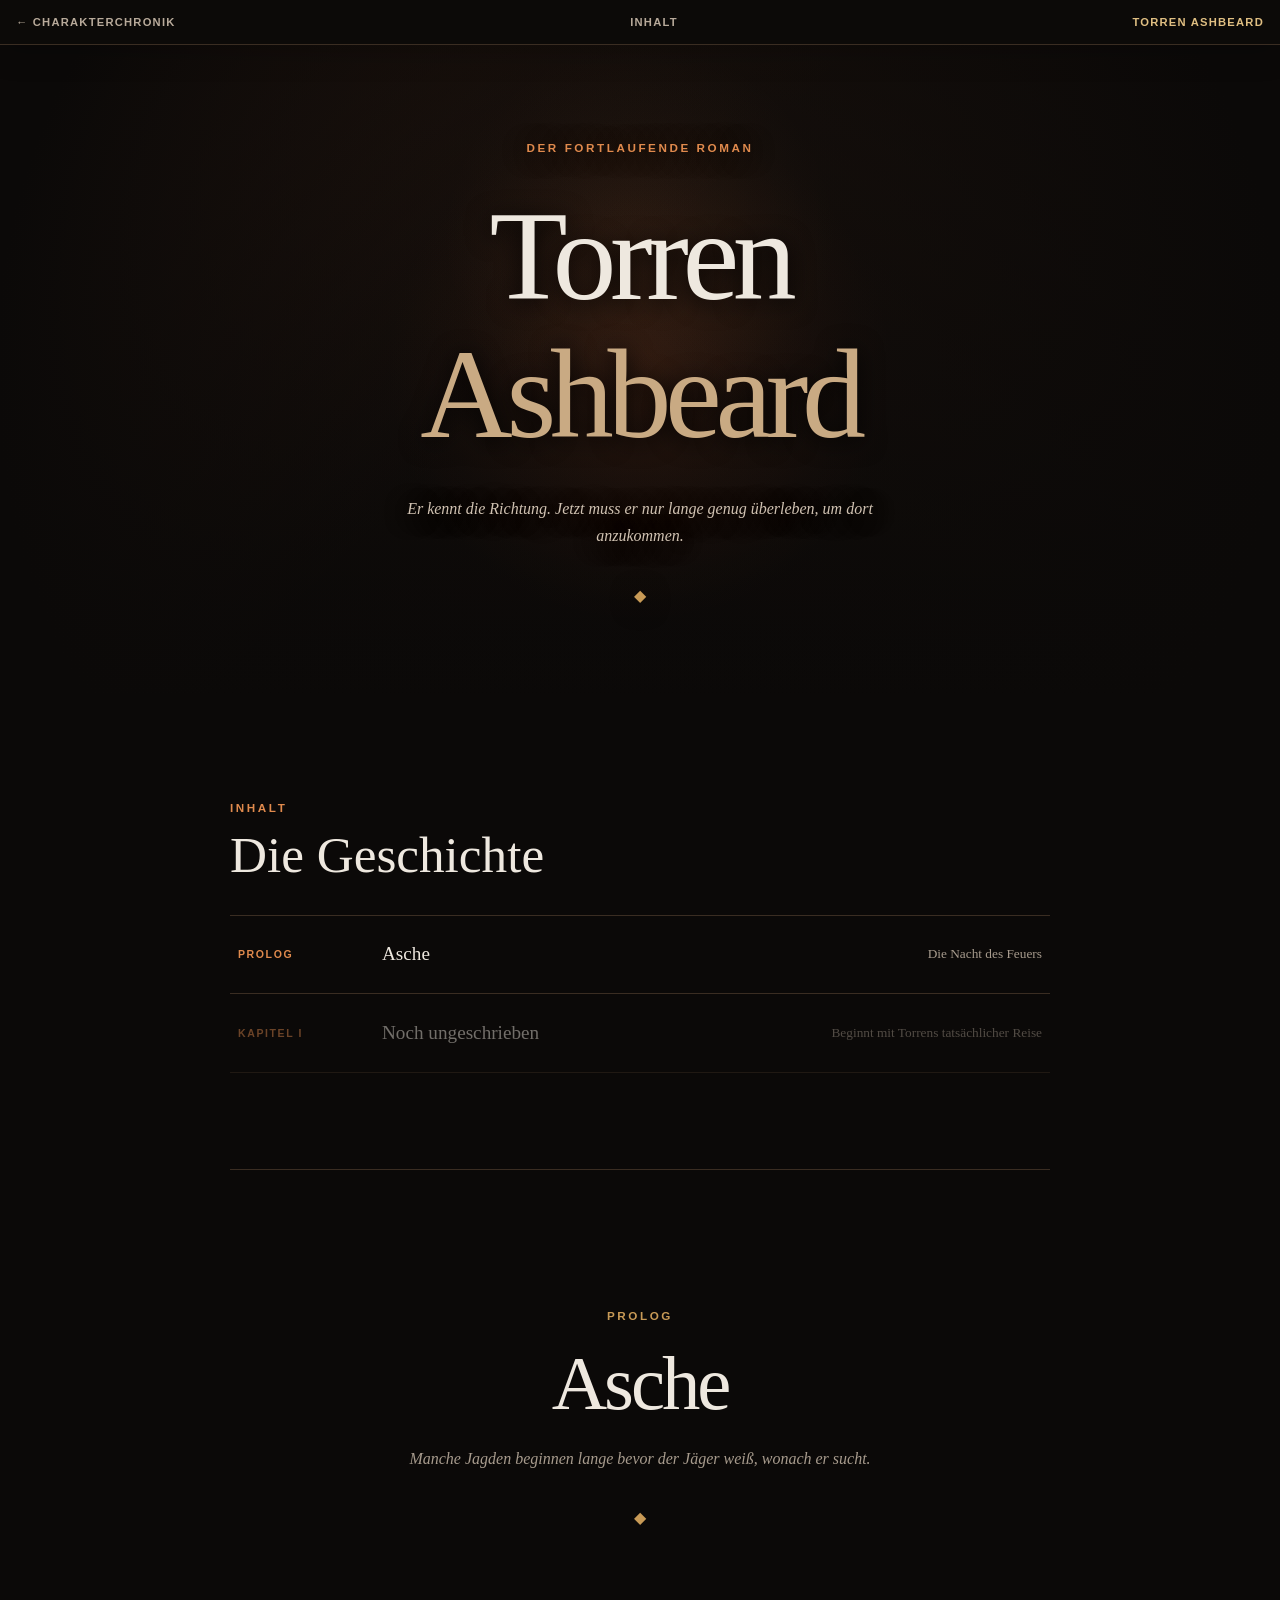
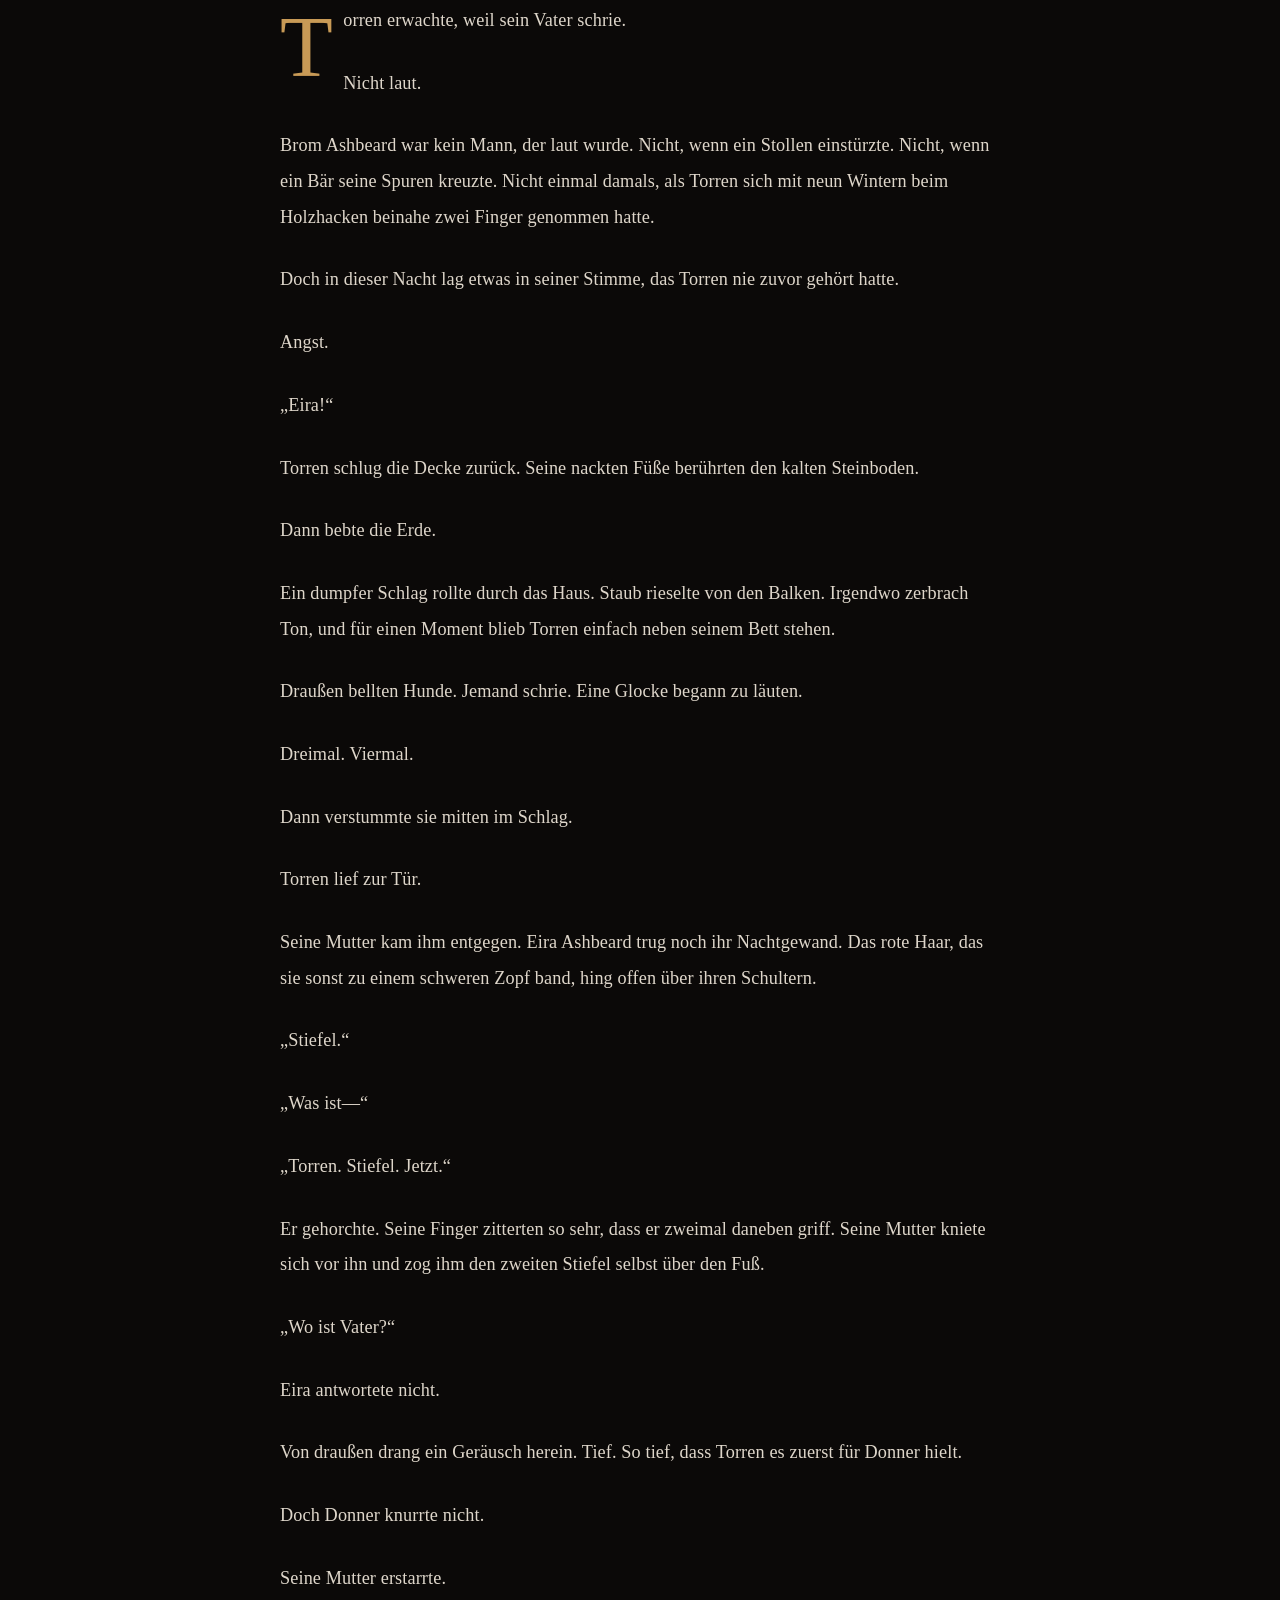
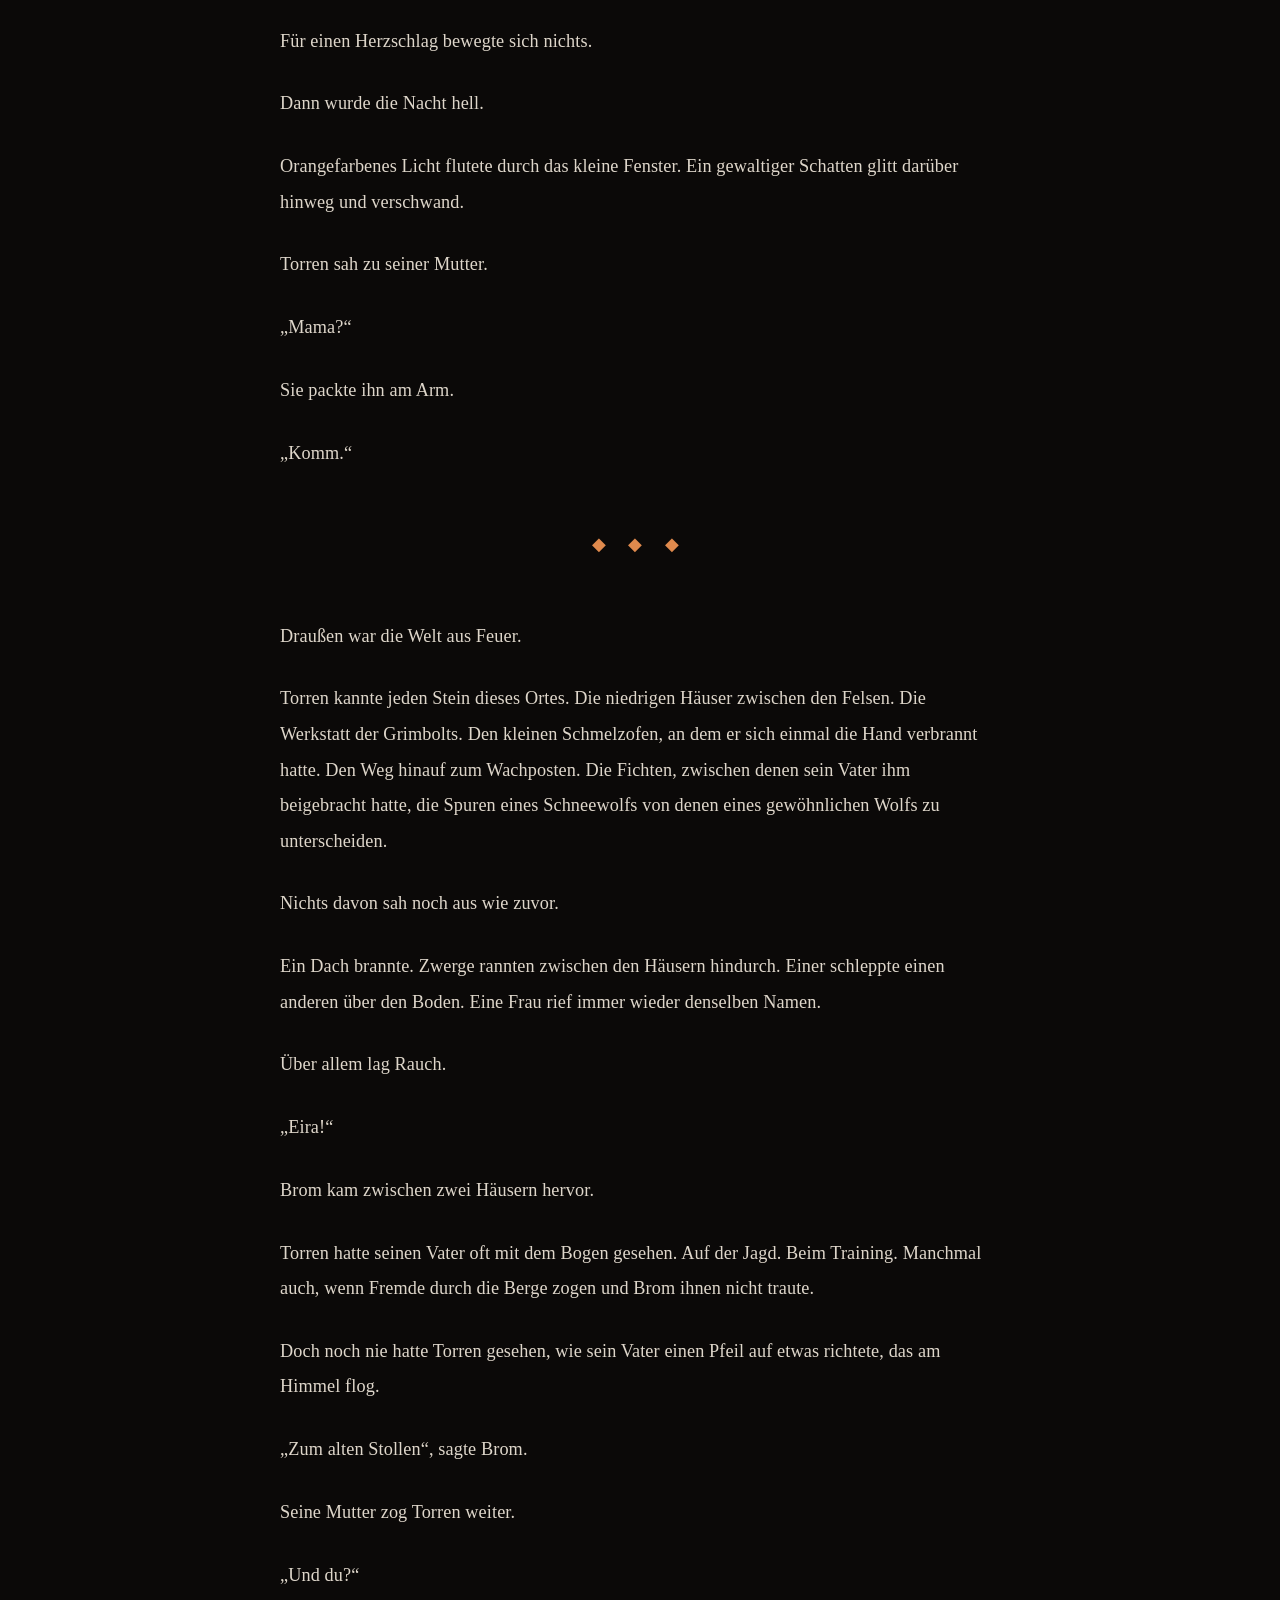
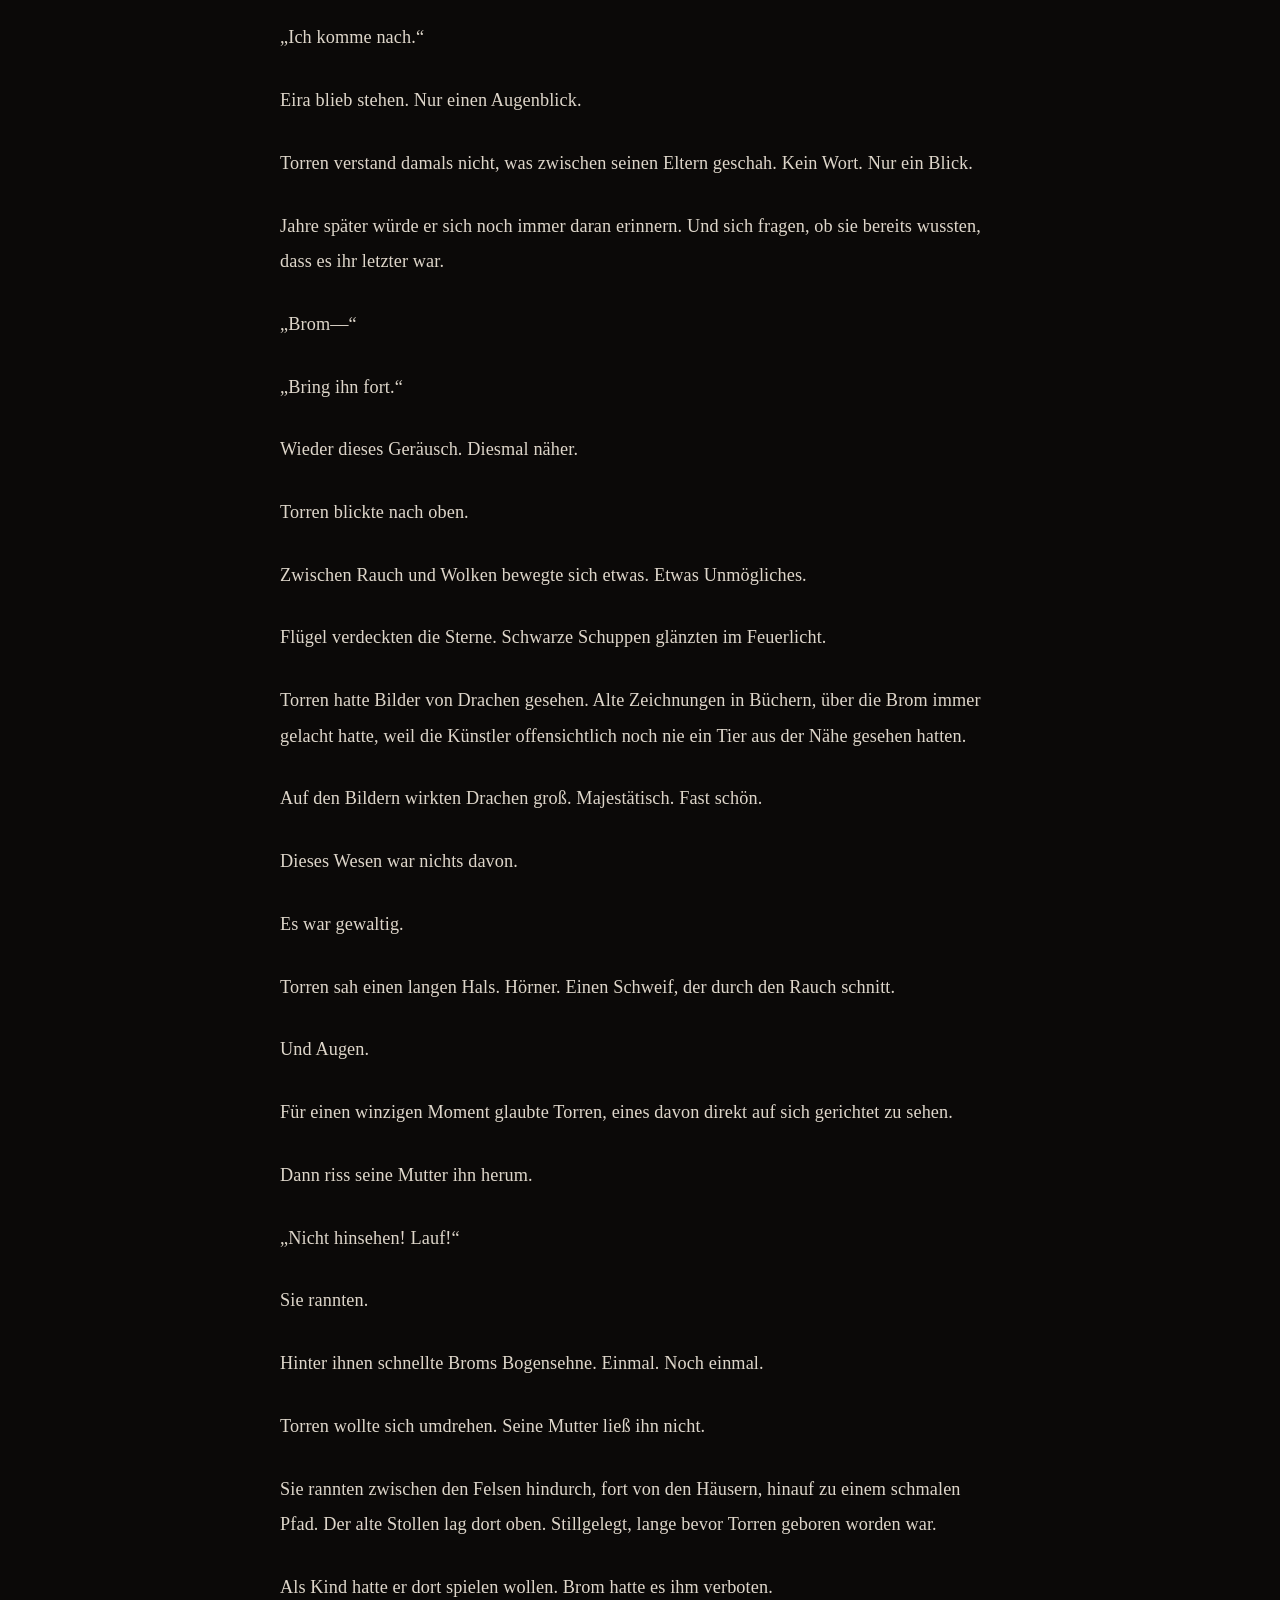
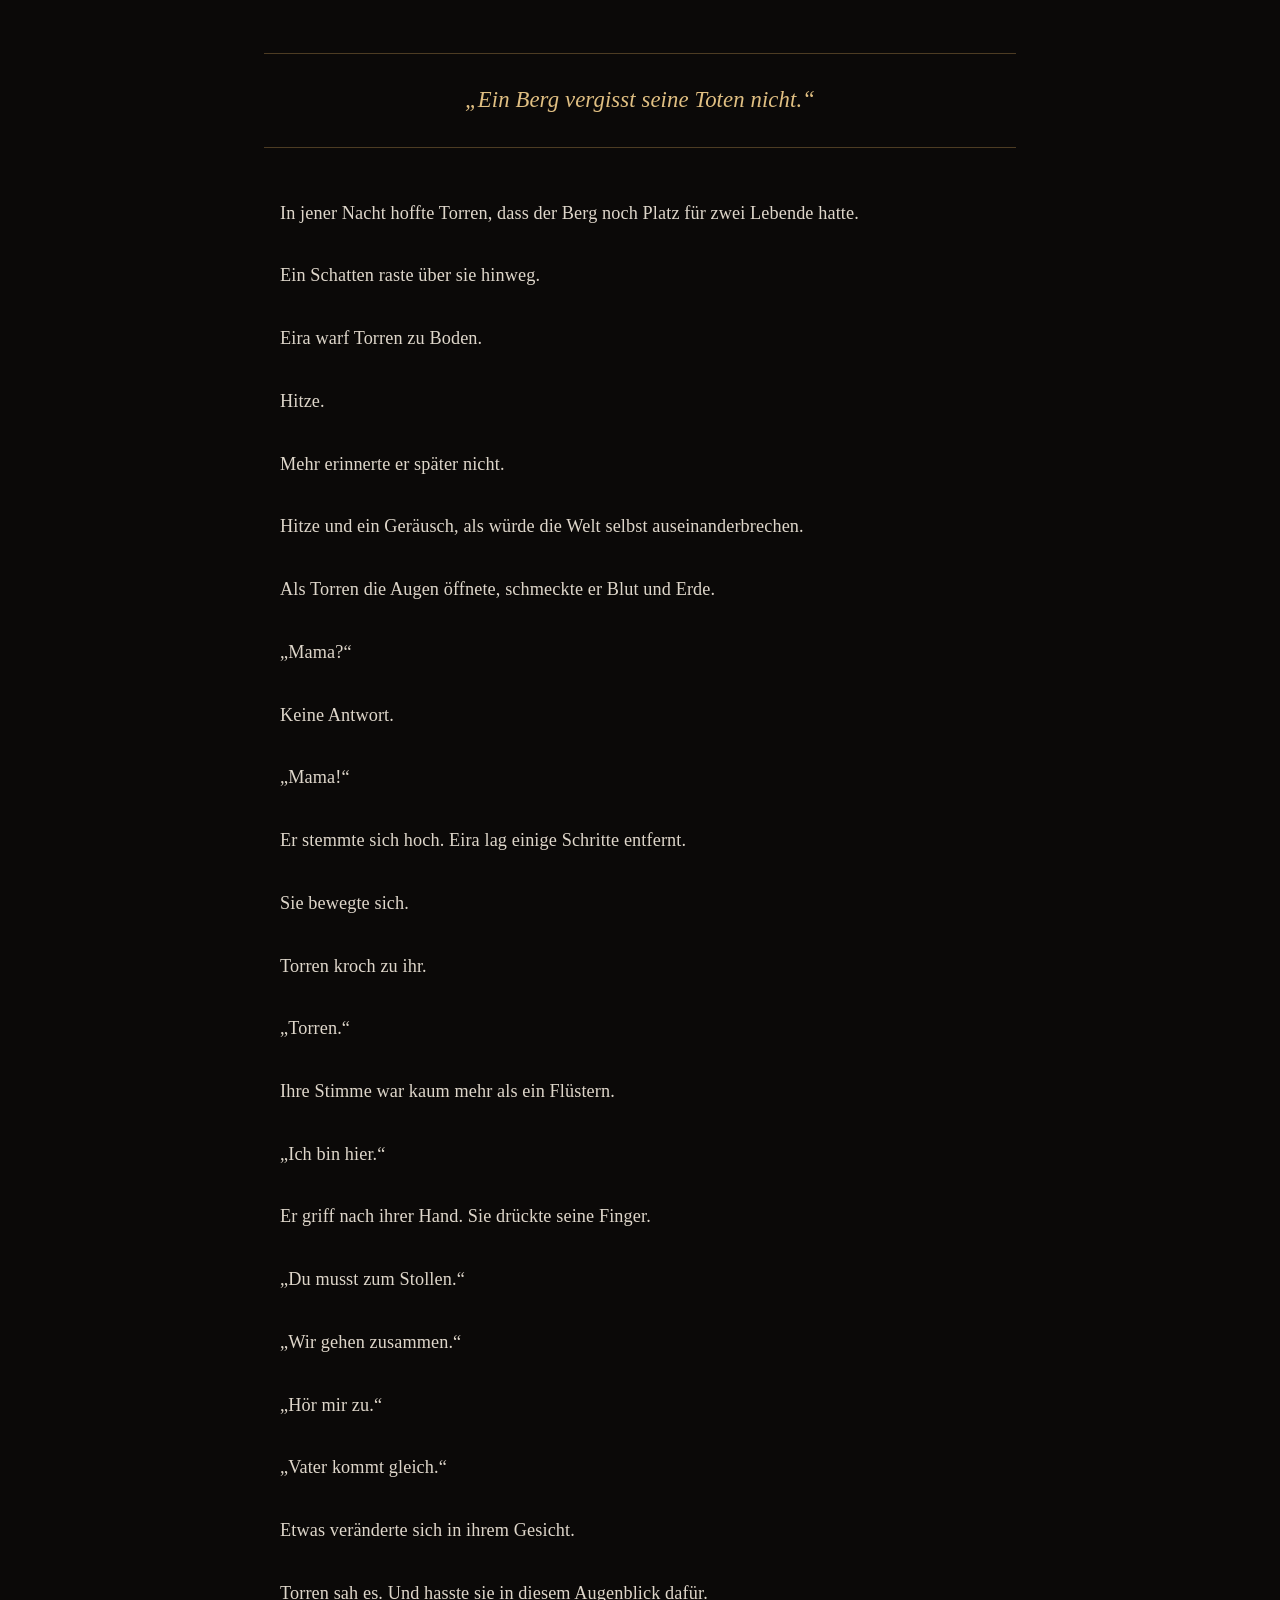
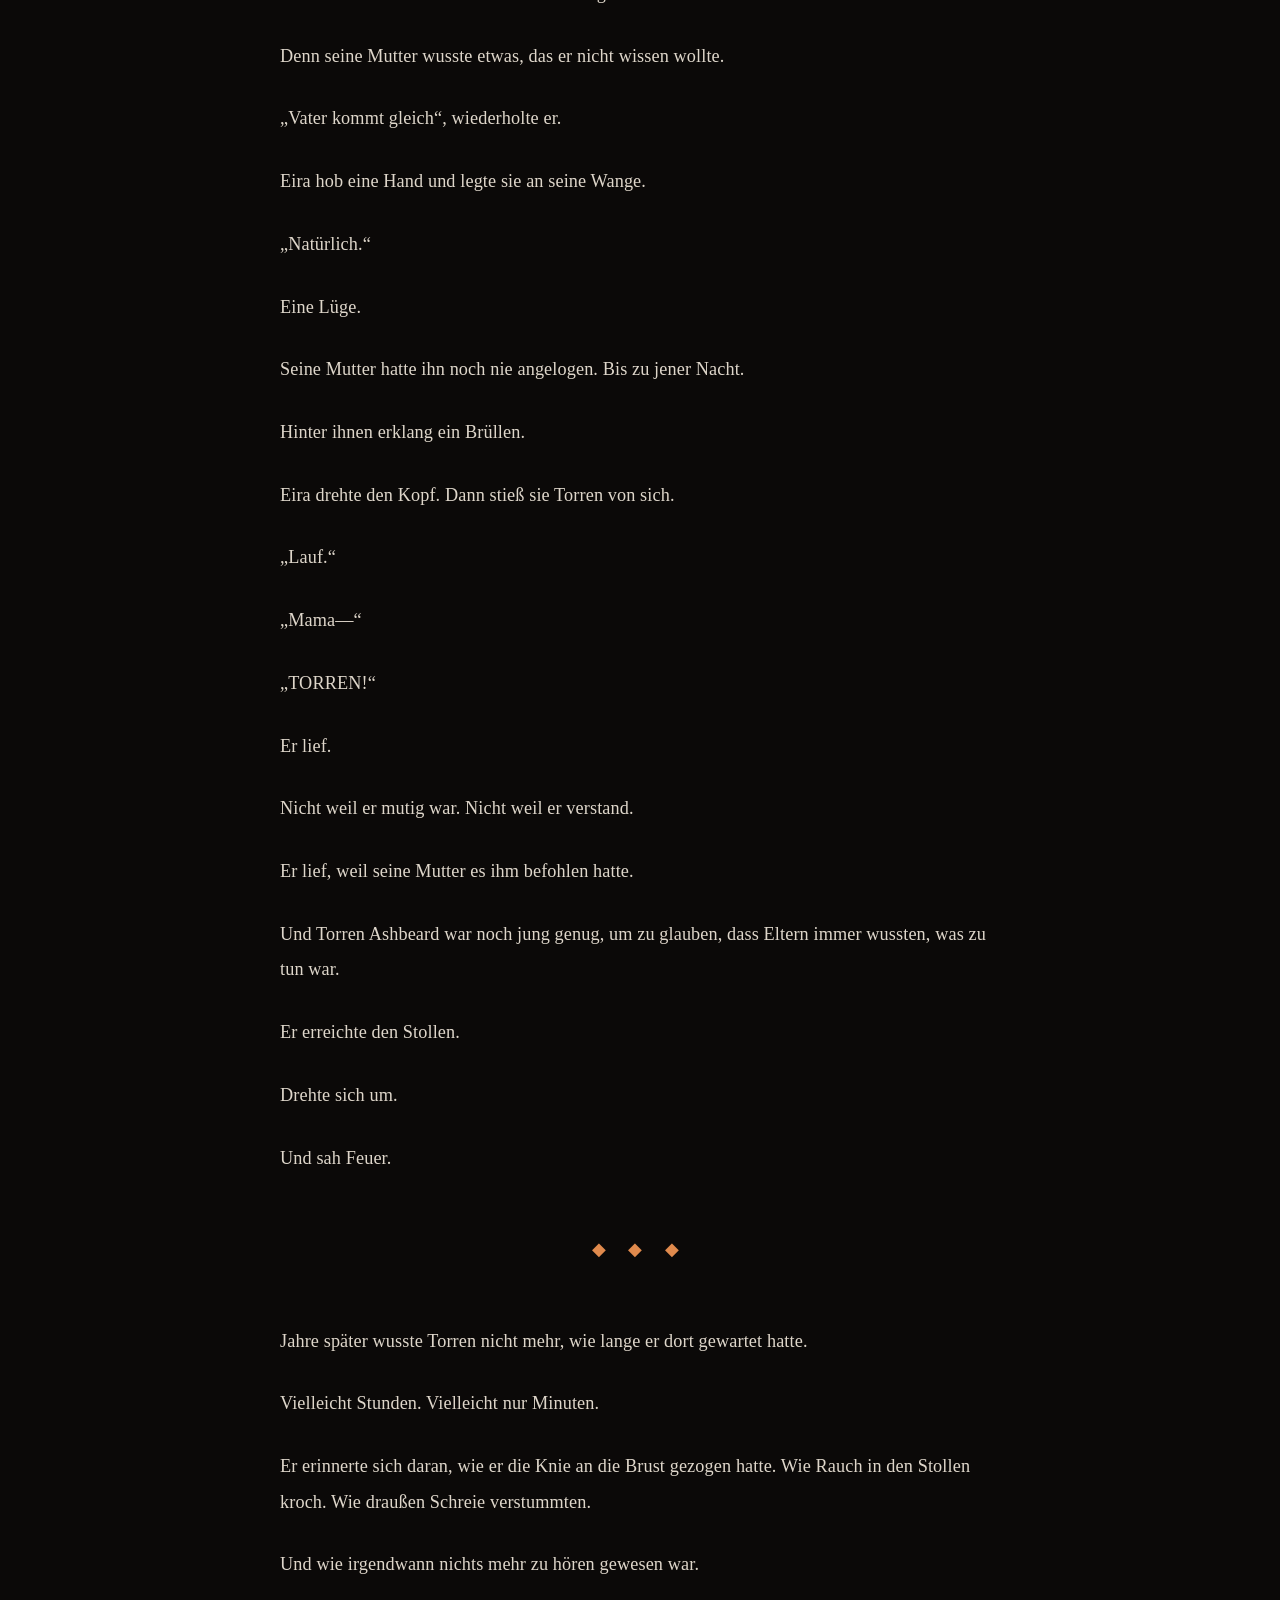
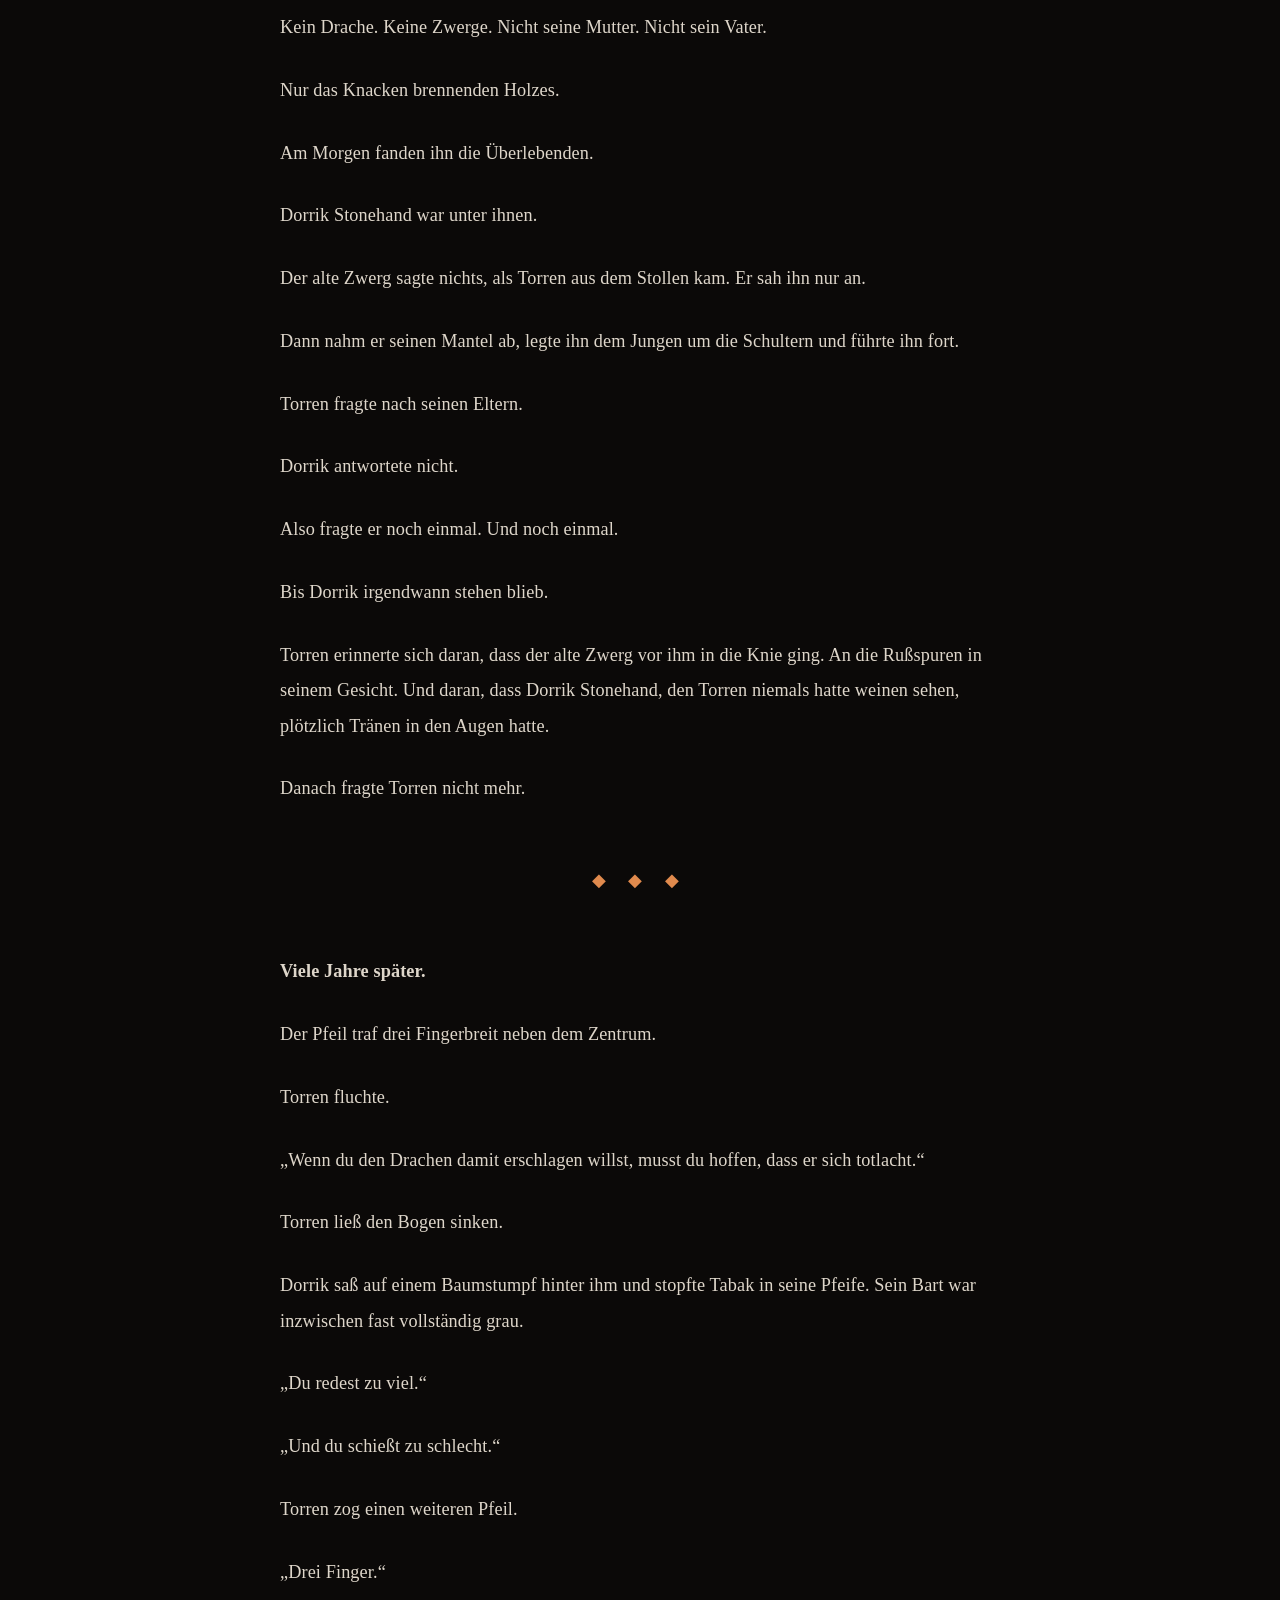
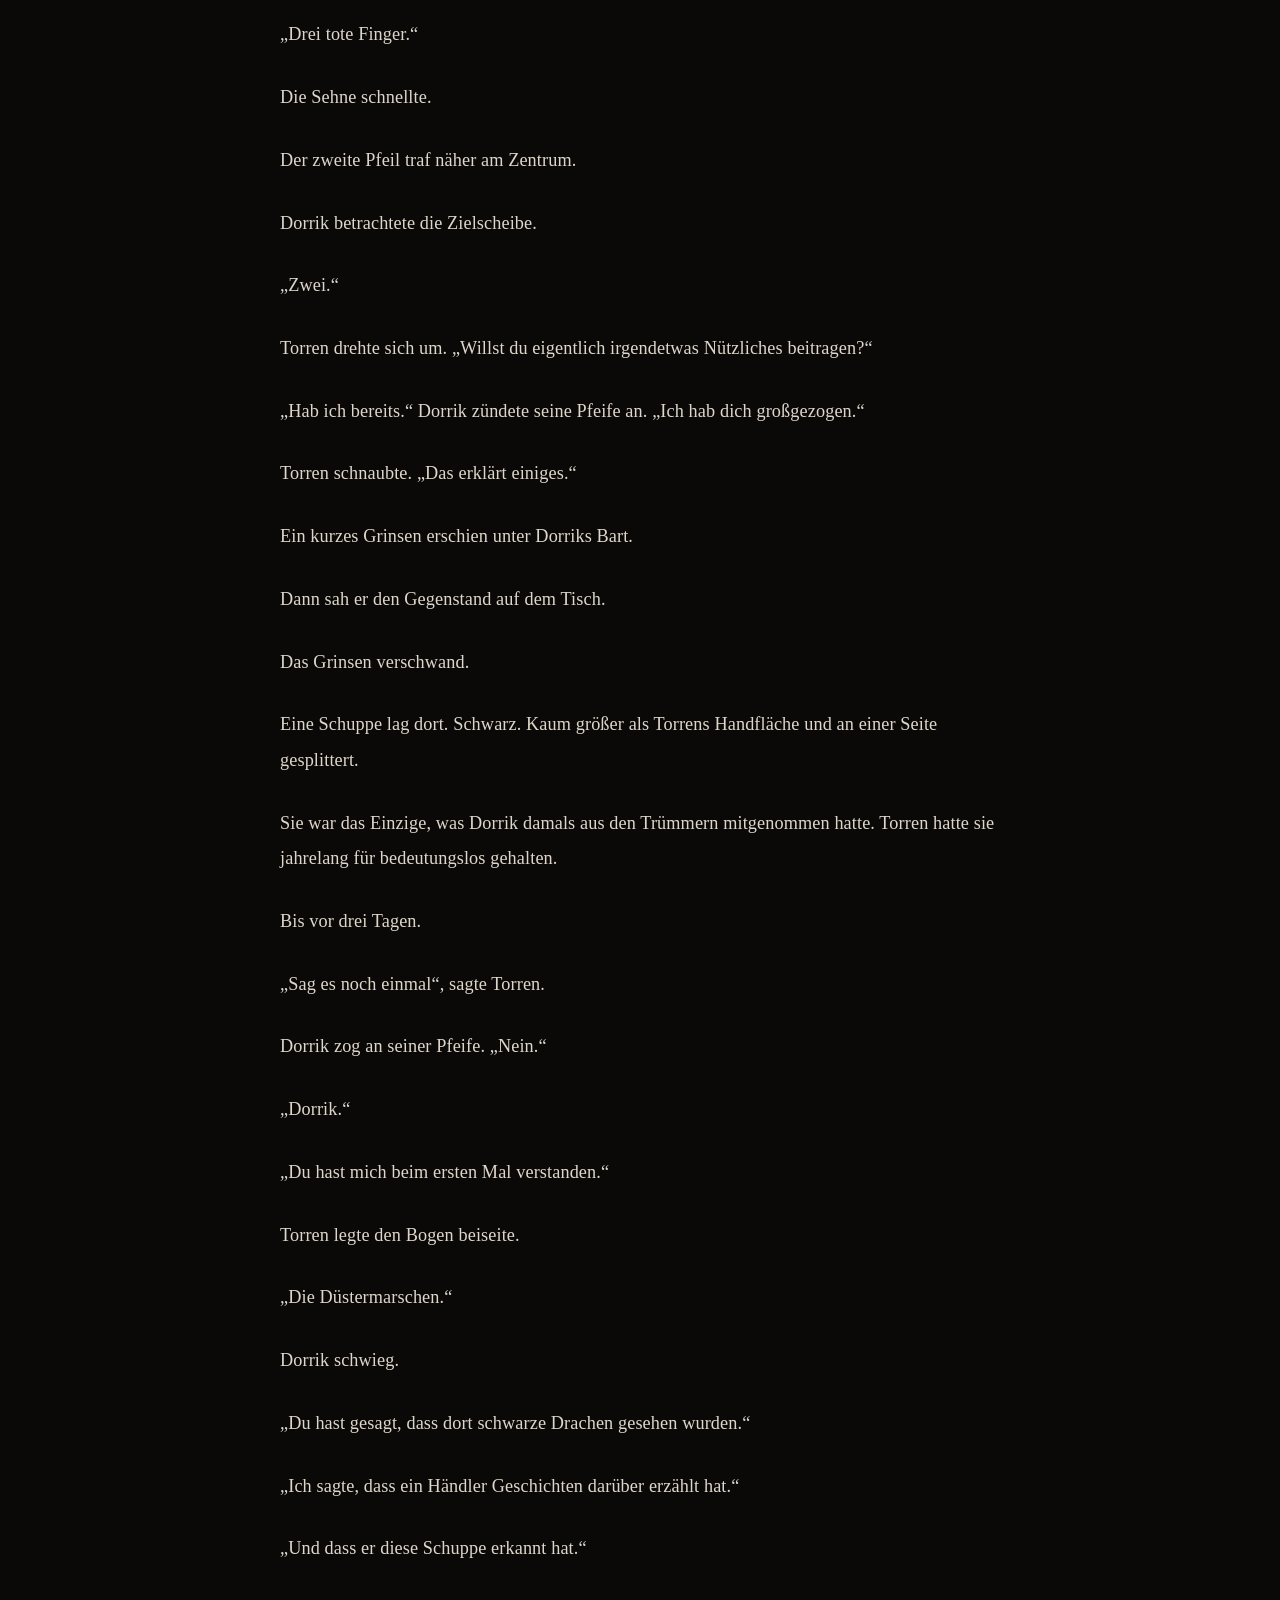
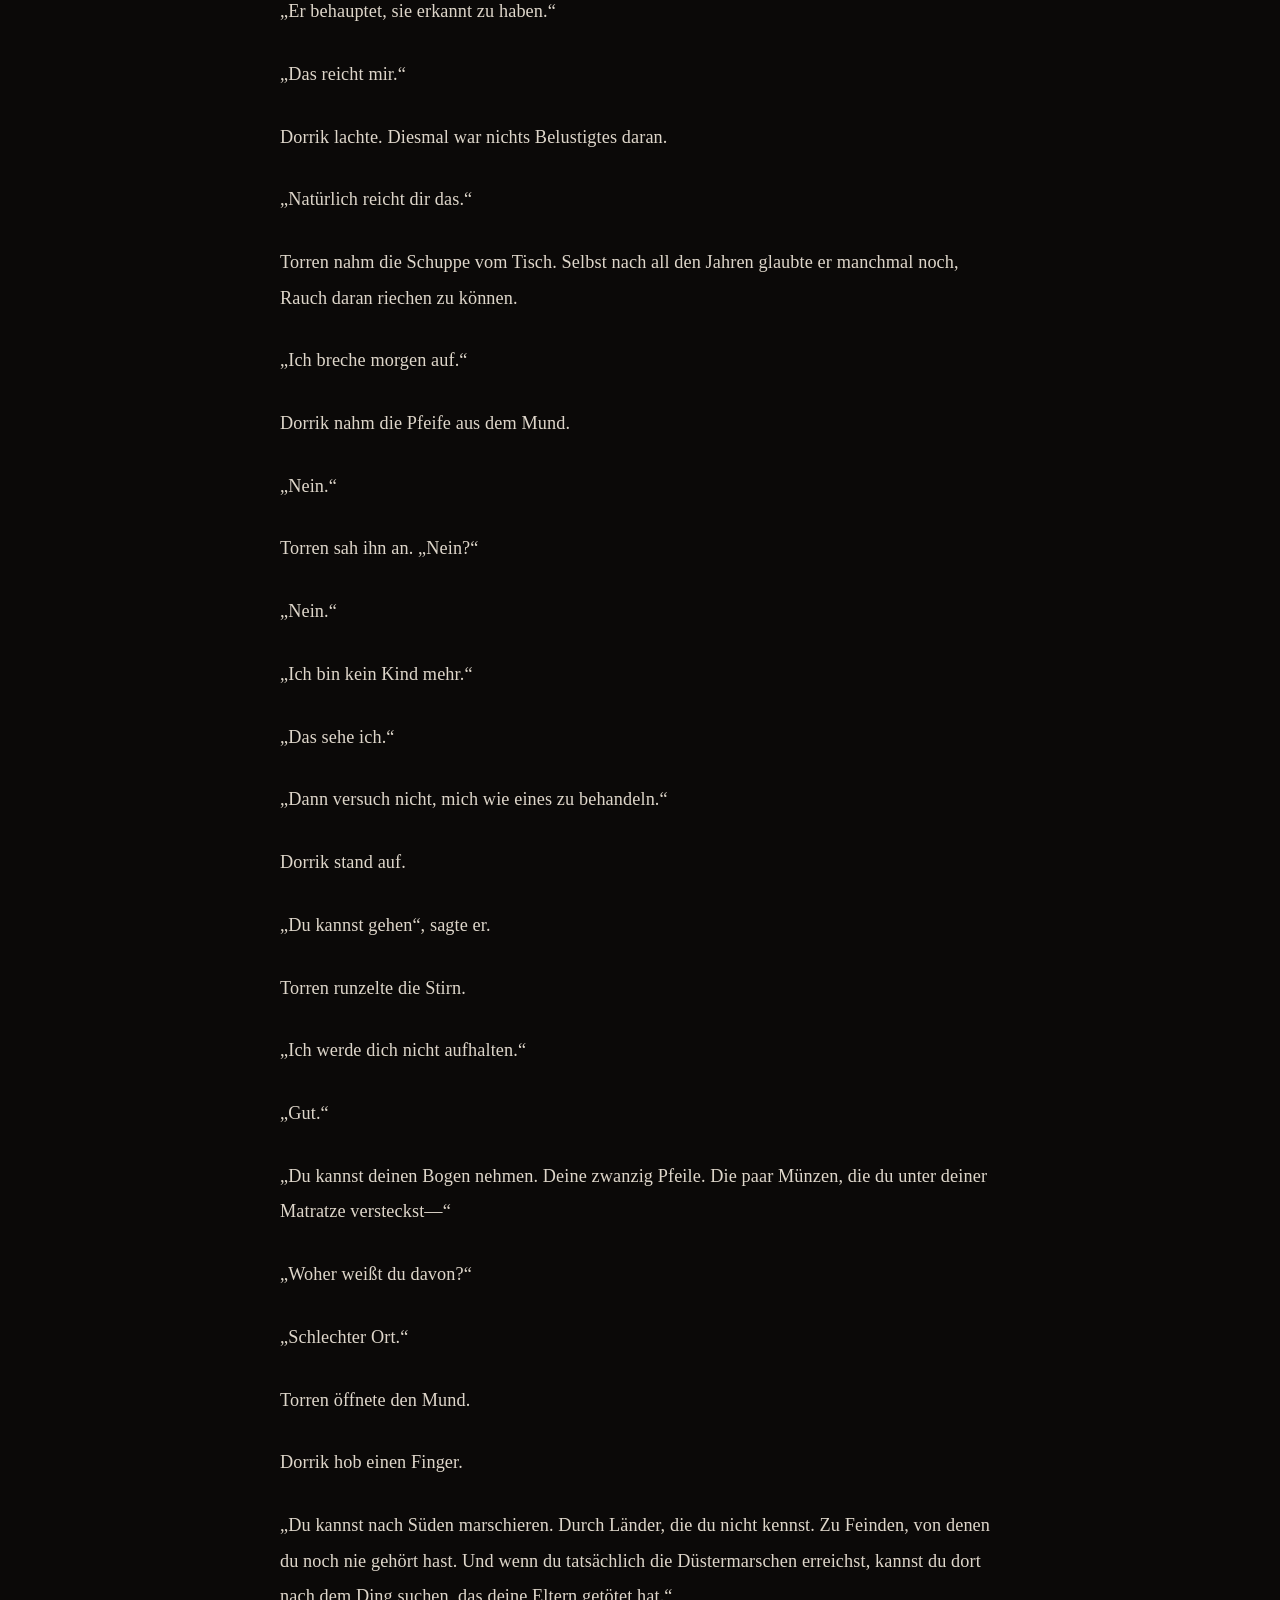
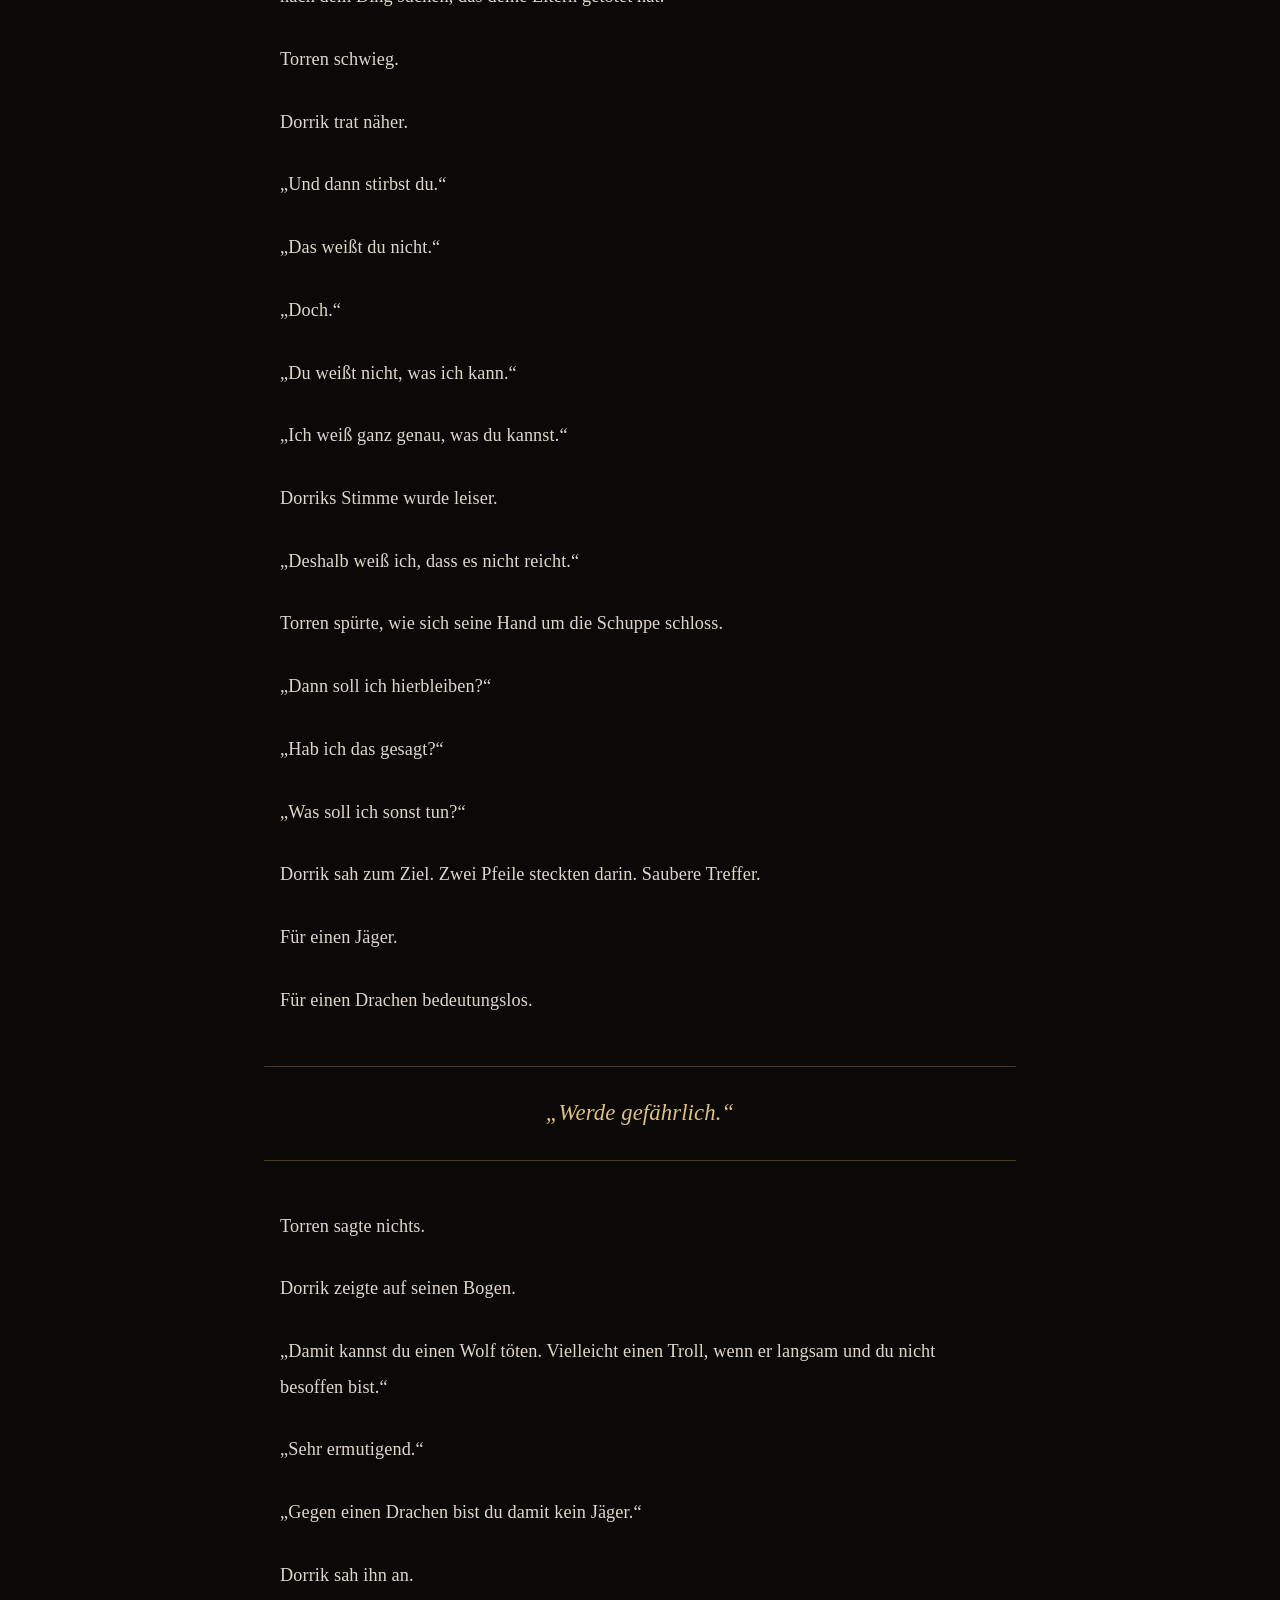
==== roman.html @ 9711a1b6 "Replace Nyssara novel with Torren Ashbeard prologue" ====
<!doctype html><html lang="de"><head><meta charset="utf-8"><meta name="viewport" content="width=device-width,initial-scale=1"><meta name="description" content="Der fortlaufende Fantasyroman über Torren Ashbeard."><title>Der Roman · Torren Ashbeard</title><link rel="stylesheet" href="style.css"></head><body class="novel-page"><nav class="novel-nav"><a href="index.html">← Charakterchronik</a><a href="#inhalt">Inhalt</a><span>Torren Ashbeard</span></nav><header class="novel-cover"><div class="novel-cover-image"></div><div class="novel-cover-veil"></div><div class="novel-cover-copy"><p class="kicker">DER FORTLAUFENDE ROMAN</p><h1>Torren<br><span>Ashbeard</span></h1><p>Er kennt die Richtung. Jetzt muss er nur lange genug überleben, um dort anzukommen.</p><div class="novel-mark">◆</div></div></header><main class="novel-main"><section id="inhalt" class="novel-toc"><p class="kicker">INHALT</p><h2>Die Geschichte</h2><div class="novel-toc-list"><a href="#prolog"><span>PROLOG</span><strong>Asche</strong><small>Die Nacht des Feuers</small></a><div class="locked-chapter"><span>KAPITEL I</span><strong>Noch ungeschrieben</strong><small>Beginnt mit Torrens tatsächlicher Reise</small></div></div></section><section id="prolog" class="novel-chapter"><header class="chapter-heading"><p class="kicker">PROLOG</p><h2>Asche</h2><p>Manche Jagden beginnen lange bevor der Jäger weiß, wonach er sucht.</p><div class="chapter-ornament">◆</div></header><article class="novel-text">
<p>Torren erwachte, weil sein Vater schrie.</p><p>Nicht laut.</p><p>Brom Ashbeard war kein Mann, der laut wurde. Nicht, wenn ein Stollen einstürzte. Nicht, wenn ein Bär seine Spuren kreuzte. Nicht einmal damals, als Torren sich mit neun Wintern beim Holzhacken beinahe zwei Finger genommen hatte.</p><p>Doch in dieser Nacht lag etwas in seiner Stimme, das Torren nie zuvor gehört hatte.</p><p>Angst.</p><p>„Eira!“</p><p>Torren schlug die Decke zurück. Seine nackten Füße berührten den kalten Steinboden.</p><p>Dann bebte die Erde.</p><p>Ein dumpfer Schlag rollte durch das Haus. Staub rieselte von den Balken. Irgendwo zerbrach Ton, und für einen Moment blieb Torren einfach neben seinem Bett stehen.</p><p>Draußen bellten Hunde. Jemand schrie. Eine Glocke begann zu läuten.</p><p>Dreimal. Viermal.</p><p>Dann verstummte sie mitten im Schlag.</p><p>Torren lief zur Tür.</p><p>Seine Mutter kam ihm entgegen. Eira Ashbeard trug noch ihr Nachtgewand. Das rote Haar, das sie sonst zu einem schweren Zopf band, hing offen über ihren Schultern.</p><p>„Stiefel.“</p><p>„Was ist—“</p><p>„Torren. Stiefel. Jetzt.“</p><p>Er gehorchte. Seine Finger zitterten so sehr, dass er zweimal daneben griff. Seine Mutter kniete sich vor ihn und zog ihm den zweiten Stiefel selbst über den Fuß.</p><p>„Wo ist Vater?“</p><p>Eira antwortete nicht.</p><p>Von draußen drang ein Geräusch herein. Tief. So tief, dass Torren es zuerst für Donner hielt.</p><p>Doch Donner knurrte nicht.</p><p>Seine Mutter erstarrte.</p><p>Für einen Herzschlag bewegte sich nichts.</p><p>Dann wurde die Nacht hell.</p><p>Orangefarbenes Licht flutete durch das kleine Fenster. Ein gewaltiger Schatten glitt darüber hinweg und verschwand.</p><p>Torren sah zu seiner Mutter.</p><p>„Mama?“</p><p>Sie packte ihn am Arm.</p><p>„Komm.“</p><div class="chapter-break">◆ ◆ ◆</div>
<p>Draußen war die Welt aus Feuer.</p><p>Torren kannte jeden Stein dieses Ortes. Die niedrigen Häuser zwischen den Felsen. Die Werkstatt der Grimbolts. Den kleinen Schmelzofen, an dem er sich einmal die Hand verbrannt hatte. Den Weg hinauf zum Wachposten. Die Fichten, zwischen denen sein Vater ihm beigebracht hatte, die Spuren eines Schneewolfs von denen eines gewöhnlichen Wolfs zu unterscheiden.</p><p>Nichts davon sah noch aus wie zuvor.</p><p>Ein Dach brannte. Zwerge rannten zwischen den Häusern hindurch. Einer schleppte einen anderen über den Boden. Eine Frau rief immer wieder denselben Namen.</p><p>Über allem lag Rauch.</p><p>„Eira!“</p><p>Brom kam zwischen zwei Häusern hervor.</p><p>Torren hatte seinen Vater oft mit dem Bogen gesehen. Auf der Jagd. Beim Training. Manchmal auch, wenn Fremde durch die Berge zogen und Brom ihnen nicht traute.</p><p>Doch noch nie hatte Torren gesehen, wie sein Vater einen Pfeil auf etwas richtete, das am Himmel flog.</p><p>„Zum alten Stollen“, sagte Brom.</p><p>Seine Mutter zog Torren weiter.</p><p>„Und du?“</p><p>„Ich komme nach.“</p><p>Eira blieb stehen. Nur einen Augenblick.</p><p>Torren verstand damals nicht, was zwischen seinen Eltern geschah. Kein Wort. Nur ein Blick.</p><p>Jahre später würde er sich noch immer daran erinnern. Und sich fragen, ob sie bereits wussten, dass es ihr letzter war.</p><p>„Brom—“</p><p>„Bring ihn fort.“</p><p>Wieder dieses Geräusch. Diesmal näher.</p><p>Torren blickte nach oben.</p><p>Zwischen Rauch und Wolken bewegte sich etwas. Etwas Unmögliches.</p><p>Flügel verdeckten die Sterne. Schwarze Schuppen glänzten im Feuerlicht.</p><p>Torren hatte Bilder von Drachen gesehen. Alte Zeichnungen in Büchern, über die Brom immer gelacht hatte, weil die Künstler offensichtlich noch nie ein Tier aus der Nähe gesehen hatten.</p><p>Auf den Bildern wirkten Drachen groß. Majestätisch. Fast schön.</p><p>Dieses Wesen war nichts davon.</p><p>Es war gewaltig.</p><p>Torren sah einen langen Hals. Hörner. Einen Schweif, der durch den Rauch schnitt.</p><p>Und Augen.</p><p>Für einen winzigen Moment glaubte Torren, eines davon direkt auf sich gerichtet zu sehen.</p><p>Dann riss seine Mutter ihn herum.</p><p>„Nicht hinsehen! Lauf!“</p><p>Sie rannten.</p><p>Hinter ihnen schnellte Broms Bogensehne. Einmal. Noch einmal.</p><p>Torren wollte sich umdrehen. Seine Mutter ließ ihn nicht.</p><p>Sie rannten zwischen den Felsen hindurch, fort von den Häusern, hinauf zu einem schmalen Pfad. Der alte Stollen lag dort oben. Stillgelegt, lange bevor Torren geboren worden war.</p><p>Als Kind hatte er dort spielen wollen. Brom hatte es ihm verboten.</p><blockquote>„Ein Berg vergisst seine Toten nicht.“</blockquote><p>In jener Nacht hoffte Torren, dass der Berg noch Platz für zwei Lebende hatte.</p><p>Ein Schatten raste über sie hinweg.</p><p>Eira warf Torren zu Boden.</p><p>Hitze.</p><p>Mehr erinnerte er später nicht.</p><p>Hitze und ein Geräusch, als würde die Welt selbst auseinanderbrechen.</p><p>Als Torren die Augen öffnete, schmeckte er Blut und Erde.</p><p>„Mama?“</p><p>Keine Antwort.</p><p>„Mama!“</p><p>Er stemmte sich hoch. Eira lag einige Schritte entfernt.</p><p>Sie bewegte sich.</p><p>Torren kroch zu ihr.</p><p>„Torren.“</p><p>Ihre Stimme war kaum mehr als ein Flüstern.</p><p>„Ich bin hier.“</p><p>Er griff nach ihrer Hand. Sie drückte seine Finger.</p><p>„Du musst zum Stollen.“</p><p>„Wir gehen zusammen.“</p><p>„Hör mir zu.“</p><p>„Vater kommt gleich.“</p><p>Etwas veränderte sich in ihrem Gesicht.</p><p>Torren sah es. Und hasste sie in diesem Augenblick dafür.</p><p>Denn seine Mutter wusste etwas, das er nicht wissen wollte.</p><p>„Vater kommt gleich“, wiederholte er.</p><p>Eira hob eine Hand und legte sie an seine Wange.</p><p>„Natürlich.“</p><p>Eine Lüge.</p><p>Seine Mutter hatte ihn noch nie angelogen. Bis zu jener Nacht.</p><p>Hinter ihnen erklang ein Brüllen.</p><p>Eira drehte den Kopf. Dann stieß sie Torren von sich.</p><p>„Lauf.“</p><p>„Mama—“</p><p>„TORREN!“</p><p>Er lief.</p><p>Nicht weil er mutig war. Nicht weil er verstand.</p><p>Er lief, weil seine Mutter es ihm befohlen hatte.</p><p>Und Torren Ashbeard war noch jung genug, um zu glauben, dass Eltern immer wussten, was zu tun war.</p><p>Er erreichte den Stollen.</p><p>Drehte sich um.</p><p>Und sah Feuer.</p><div class="chapter-break">◆ ◆ ◆</div>
<p>Jahre später wusste Torren nicht mehr, wie lange er dort gewartet hatte.</p><p>Vielleicht Stunden. Vielleicht nur Minuten.</p><p>Er erinnerte sich daran, wie er die Knie an die Brust gezogen hatte. Wie Rauch in den Stollen kroch. Wie draußen Schreie verstummten.</p><p>Und wie irgendwann nichts mehr zu hören gewesen war.</p><p>Kein Drache. Keine Zwerge. Nicht seine Mutter. Nicht sein Vater.</p><p>Nur das Knacken brennenden Holzes.</p><p>Am Morgen fanden ihn die Überlebenden.</p><p>Dorrik Stonehand war unter ihnen.</p><p>Der alte Zwerg sagte nichts, als Torren aus dem Stollen kam. Er sah ihn nur an.</p><p>Dann nahm er seinen Mantel ab, legte ihn dem Jungen um die Schultern und führte ihn fort.</p><p>Torren fragte nach seinen Eltern.</p><p>Dorrik antwortete nicht.</p><p>Also fragte er noch einmal. Und noch einmal.</p><p>Bis Dorrik irgendwann stehen blieb.</p><p>Torren erinnerte sich daran, dass der alte Zwerg vor ihm in die Knie ging. An die Rußspuren in seinem Gesicht. Und daran, dass Dorrik Stonehand, den Torren niemals hatte weinen sehen, plötzlich Tränen in den Augen hatte.</p><p>Danach fragte Torren nicht mehr.</p><div class="chapter-break">◆ ◆ ◆</div>
<p><strong>Viele Jahre später.</strong></p><p>Der Pfeil traf drei Fingerbreit neben dem Zentrum.</p><p>Torren fluchte.</p><p>„Wenn du den Drachen damit erschlagen willst, musst du hoffen, dass er sich totlacht.“</p><p>Torren ließ den Bogen sinken.</p><p>Dorrik saß auf einem Baumstumpf hinter ihm und stopfte Tabak in seine Pfeife. Sein Bart war inzwischen fast vollständig grau.</p><p>„Du redest zu viel.“</p><p>„Und du schießt zu schlecht.“</p><p>Torren zog einen weiteren Pfeil.</p><p>„Drei Finger.“</p><p>„Drei tote Finger.“</p><p>Die Sehne schnellte.</p><p>Der zweite Pfeil traf näher am Zentrum.</p><p>Dorrik betrachtete die Zielscheibe.</p><p>„Zwei.“</p><p>Torren drehte sich um. „Willst du eigentlich irgendetwas Nützliches beitragen?“</p><p>„Hab ich bereits.“ Dorrik zündete seine Pfeife an. „Ich hab dich großgezogen.“</p><p>Torren schnaubte. „Das erklärt einiges.“</p><p>Ein kurzes Grinsen erschien unter Dorriks Bart.</p><p>Dann sah er den Gegenstand auf dem Tisch.</p><p>Das Grinsen verschwand.</p><p>Eine Schuppe lag dort. Schwarz. Kaum größer als Torrens Handfläche und an einer Seite gesplittert.</p><p>Sie war das Einzige, was Dorrik damals aus den Trümmern mitgenommen hatte. Torren hatte sie jahrelang für bedeutungslos gehalten.</p><p>Bis vor drei Tagen.</p><p>„Sag es noch einmal“, sagte Torren.</p><p>Dorrik zog an seiner Pfeife. „Nein.“</p><p>„Dorrik.“</p><p>„Du hast mich beim ersten Mal verstanden.“</p><p>Torren legte den Bogen beiseite.</p><p>„Die Düstermarschen.“</p><p>Dorrik schwieg.</p><p>„Du hast gesagt, dass dort schwarze Drachen gesehen wurden.“</p><p>„Ich sagte, dass ein Händler Geschichten darüber erzählt hat.“</p><p>„Und dass er diese Schuppe erkannt hat.“</p><p>„Er behauptet, sie erkannt zu haben.“</p><p>„Das reicht mir.“</p><p>Dorrik lachte. Diesmal war nichts Belustigtes daran.</p><p>„Natürlich reicht dir das.“</p><p>Torren nahm die Schuppe vom Tisch. Selbst nach all den Jahren glaubte er manchmal noch, Rauch daran riechen zu können.</p><p>„Ich breche morgen auf.“</p><p>Dorrik nahm die Pfeife aus dem Mund.</p><p>„Nein.“</p><p>Torren sah ihn an. „Nein?“</p><p>„Nein.“</p><p>„Ich bin kein Kind mehr.“</p><p>„Das sehe ich.“</p><p>„Dann versuch nicht, mich wie eines zu behandeln.“</p><p>Dorrik stand auf.</p><p>„Du kannst gehen“, sagte er.</p><p>Torren runzelte die Stirn.</p><p>„Ich werde dich nicht aufhalten.“</p><p>„Gut.“</p><p>„Du kannst deinen Bogen nehmen. Deine zwanzig Pfeile. Die paar Münzen, die du unter deiner Matratze versteckst—“</p><p>„Woher weißt du davon?“</p><p>„Schlechter Ort.“</p><p>Torren öffnete den Mund.</p><p>Dorrik hob einen Finger.</p><p>„Du kannst nach Süden marschieren. Durch Länder, die du nicht kennst. Zu Feinden, von denen du noch nie gehört hast. Und wenn du tatsächlich die Düstermarschen erreichst, kannst du dort nach dem Ding suchen, das deine Eltern getötet hat.“</p><p>Torren schwieg.</p><p>Dorrik trat näher.</p><p>„Und dann stirbst du.“</p><p>„Das weißt du nicht.“</p><p>„Doch.“</p><p>„Du weißt nicht, was ich kann.“</p><p>„Ich weiß ganz genau, was du kannst.“</p><p>Dorriks Stimme wurde leiser.</p><p>„Deshalb weiß ich, dass es nicht reicht.“</p><p>Torren spürte, wie sich seine Hand um die Schuppe schloss.</p><p>„Dann soll ich hierbleiben?“</p><p>„Hab ich das gesagt?“</p><p>„Was soll ich sonst tun?“</p><p>Dorrik sah zum Ziel. Zwei Pfeile steckten darin. Saubere Treffer.</p><p>Für einen Jäger.</p><p>Für einen Drachen bedeutungslos.</p><blockquote>„Werde gefährlich.“</blockquote><p>Torren sagte nichts.</p><p>Dorrik zeigte auf seinen Bogen.</p><p>„Damit kannst du einen Wolf töten. Vielleicht einen Troll, wenn er langsam und du nicht besoffen bist.“</p><p>„Sehr ermutigend.“</p><p>„Gegen einen Drachen bist du damit kein Jäger.“</p><p>Dorrik sah ihn an.</p><blockquote>„Du bist Beute.“</blockquote><p>Das Wort traf härter als jede Beleidigung.</p><p>Torren steckte die Schuppe ein.</p><p>„Dann werde ich besser.“</p><p>„Ja.“</p><p>„Stärker.“</p><p>„Ja.“</p><p>„Ich besorge mir bessere Waffen.“</p><p>„Ja.“</p><p>Torren breitete die Arme aus. „Was willst du dann von mir hören?“</p><p>Dorrik schwieg einen Moment.</p><p>„Dass du verstanden hast.“</p><p>„Was?“</p><p>Der alte Zwerg deutete auf die Berge hinter ihnen.</p><p>„Dass Azeroth größer ist als dieses Tal.“</p><p>Torren verdrehte die Augen. „Jetzt wirst du wieder weise.“</p><p>„Passiert im Alter.“</p><p>„Schreckliche Angewohnheit.“</p><p>Dorrik ignorierte ihn.</p><p>„Draußen gibt es Dinge, neben denen dieser Bogen wie ein Kinderspielzeug aussieht. Kriege. Monster. Ruinen. Kreaturen, deren Namen du nicht einmal kennst.“</p><p>Torren blickte nach Süden.</p><p>Irgendwo dort lagen die Düstermarschen. Zum ersten Mal seit vielen Jahren hatte seine Erinnerung eine Richtung bekommen.</p><p>„Dann gehe ich hinaus.“</p><p>Dorrik nickte. „Gut.“</p><p>Torren sah überrascht zu ihm. „Gut?“</p><p>„Nimm Aufträge an. Jag. Kämpf. Arbeite für Soldaten, Händler, Bauern – mir egal. Lass dich bezahlen. Kauf dir Ausrüstung. Lerne, was außerhalb dieser Berge lebt.“</p><p>Er trat näher.</p><p>„Und vor allem lernst du, mit anderen zu kämpfen.“</p><p>Torren verzog das Gesicht. „Ich kämpfe besser allein.“</p><p>Dorrik lachte. „Genau deshalb wirst du sterben.“</p><p>Torren schwieg.</p><p>Dorrik legte ihm eine Hand auf die Schulter.</p><p>„Du willst einen Drachen töten, Junge?“</p><p>Torren sah ihn an. „Ja.“</p><p>Zum ersten Mal machte Dorrik keinen Witz.</p><blockquote>„Dann hör auf, dich darauf vorzubereiten, ein besserer Jäger zu werden. Werde jemand, dem andere in den Tod folgen würden.“</blockquote><p>Torren blickte wieder nach Süden.</p><p>Das klang wesentlich schwieriger.</p><div class="chapter-break">◆ ◆ ◆</div>
<p>Am nächsten Morgen stand Dorrik vor dem Haus.</p><p>Natürlich.</p><p>Torren hatte gehofft, verschwinden zu können, bevor der Alte aufstand. Offensichtlich hatte er vergessen, dass Dorrik seit ungefähr fünfzig Jahren vor Sonnenaufgang wach wurde.</p><p>„Du hast Essen?“</p><p>„Ja.“</p><p>„Feuerstein?“</p><p>„Ja.“</p><p>„Ersatzsehne?“</p><p>Torren klopfte gegen seine Tasche. „Zwei.“</p><p>Dorrik nickte anerkennend. „Vielleicht hab ich doch nicht alles falsch gemacht.“</p><p>Torren grinste.</p><p>Dann wurde es still.</p><p>Er mochte Abschiede nicht.</p><p>Vielleicht weil sein erster nie einer gewesen war.</p><p>Dorrik hielt ihm etwas hin.</p><p>Ein Messer.</p><p>Torren kannte es. Der Griff war aus dunklem Holz. Eine kleine Kerbe verlief durch den Knauf.</p><p>Er hatte als Kind versucht, sie mit einem Stein herauszuschlagen. Brom hatte ihn dafür einen ganzen Nachmittag Holz hacken lassen.</p><p>Torren nahm das Messer.</p><p>„Vaters.“</p><p>Dorrik nickte.</p><p>„Warum hast du mir das nie gegeben?“</p><p>„Weil du es bisher nicht brauchtest.“</p><p>Torren strich mit dem Daumen über die Kerbe. Dann steckte er das Messer an seinen Gürtel.</p><p>„Ich komme zurück.“</p><p>Dorrik sah ihn lange an.</p><p>„Das hoffe ich.“</p><p>Torren wandte sich ab.</p><p>„Torren.“</p><p>Er blieb stehen. „Was?“</p><p>„Wenn du irgendwann glaubst, dass du bereit für die Sümpfe bist …“</p><p>Torren blickte über die Schulter.</p><p>Dorrik stand vor dem kleinen Haus, die Arme vor der Brust verschränkt.</p><p>„… dann bist du es wahrscheinlich noch nicht.“</p><p>Torren grinste. „Sehr hilfreich.“</p><p>Er ging weiter.</p><p>„Und Torren?“</p><p>„Was denn noch?“</p><p>Dorrik zögerte.</p><p>Als er schließlich sprach, war seine Stimme anders. Nicht die Stimme seines Lehrers. Nicht die des alten Zwerges, der immer einen Spruch parat hatte.</p><p>Es war die Stimme des Mannes, der vor vielen Jahren einen verängstigten Jungen aus einem ausgebrannten Stollen getragen hatte.</p><blockquote>„Finde Leute, für die es sich lohnt, wiederzukommen.“</blockquote><p>Torren sah ihn an.</p><p>Er verstand nicht, was Dorrik damit meinte.</p><p>Nicht damals.</p><p>Also hob er nur die Hand zum Abschied und setzte seinen Weg fort.</p><p>Vor ihm lagen die Berge.</p><p>Dahinter Länder, deren Namen er kaum kannte.</p><p>Aufträge. Gold. Gefahren. Kämpfe.</p><p>Vielleicht irgendwann Gefährten.</p><p>Und weit im Süden warteten Sümpfe.</p><p>Dort irgendwo lag die Antwort auf eine Frage, die Torren Ashbeard fast sein ganzes Leben verfolgt hatte.</p><p>Er wusste nicht, welcher Drache in jener Nacht über seinem Zuhause geflogen war. Er wusste nicht, warum er gekommen war. Er wusste nicht, ob das Wesen überhaupt noch lebte.</p><p>Aber Torren hatte eine Spur.</p><p>Für einen Jäger war das genug.</p><p>Noch war er kein Held.</p><p>Noch war er kein Drachentöter.</p><p>Noch war er nur Torren Ashbeard.</p><p>Ein junger Zwerg.</p><p>Ein Bogen.</p><p>Zwanzig Pfeile.</p><p>Und eine Rechnung, die seit vielen Jahren offenstand.</p></article><footer class="chapter-end"><span>◆</span><strong>Ende des Prologs</strong><small>Kapitel I entsteht aus Torrens tatsächlichen Erlebnissen.</small></footer></section></main><footer><strong>Torren Ashbeard</strong><span>Eine fortlaufende Fantasygeschichte.</span><small>Inoffizielles Fanprojekt zu WoW Forever.</small></footer></body></html>
---- style.css ----
:root{--bg:#0d0b09;--panel:#17130f;--panel2:#110e0b;--text:#eee8df;--muted:#a79b8d;--ember:#b85b32;--ember2:#e08a4d;--line:#3a2d22;--gold:#c89a56;--gold2:#e0bf82;--reader:#ded6ca}*{box-sizing:border-box}html{scroll-behavior:smooth;scroll-padding-top:4.8rem}body{margin:0;background:radial-gradient(circle at 50% 0,#2b1b12 0,#0d0b09 42rem);color:var(--text);font:16px/1.7 Georgia,serif}a{color:inherit}h1,h2,h3{font-weight:400;line-height:1.08;margin:.25em 0}.eyebrow,.kicker{font:700 .73rem/1.2 Arial,sans-serif;letter-spacing:.22em;color:var(--ember2)}.hero{height:min(88vh,850px);min-height:620px;position:relative;display:grid;place-items:end center;overflow:hidden}.torren-hero{background:radial-gradient(circle at 67% 34%,rgba(203,100,46,.28),transparent 20%),linear-gradient(125deg,#0b0908 0,#20150f 50%,#0c0a08 100%)}.hero-backdrop{position:absolute;inset:0;background:radial-gradient(circle at 72% 28%,rgba(220,115,56,.2),transparent 17%),radial-gradient(circle at 72% 28%,rgba(255,183,100,.08),transparent 32%),linear-gradient(180deg,transparent 42%,#0d0b09 98%)}.torren-hero:before{content:"ASHBEARD";position:absolute;right:-.04em;top:8%;font:900 clamp(5rem,17vw,15rem)/1 Arial,sans-serif;letter-spacing:-.07em;color:rgba(255,255,255,.018)}.torren-hero:after{content:"◆";position:absolute;right:14%;top:24%;font-size:13rem;color:rgba(200,154,86,.055);transform:rotate(45deg)}.veil{position:absolute;inset:0;background:linear-gradient(180deg,rgba(0,0,0,.03),rgba(8,6,5,.25) 58%,#0d0b09 98%)}.hero-copy{position:relative;width:min(1100px,90%);padding:0 0 8vh;text-shadow:0 2px 18px #000}.hero h1{font-size:clamp(3.2rem,8vw,7rem);letter-spacing:-.04em}.hero h1 span{color:#c9aa83}.lead{font:600 1rem Arial,sans-serif;letter-spacing:.12em;text-transform:uppercase;color:#d9c8b5}.hero blockquote{margin:1.5rem 0 0;max-width:650px;font-style:italic;color:#d5c8b9;border-left:2px solid var(--ember);padding-left:1rem}.main-nav,.novel-nav{position:sticky;top:0;z-index:20;display:flex;justify-content:center;gap:clamp(1rem,3vw,2.6rem);padding:1rem;background:rgba(13,11,9,.95);backdrop-filter:blur(14px);border-bottom:1px solid var(--line);box-shadow:0 8px 30px rgba(0,0,0,.2);font:700 .7rem Arial,sans-serif;letter-spacing:.11em;text-transform:uppercase}.main-nav a,.novel-nav a{text-decoration:none;color:#b8aa9a;white-space:nowrap}.main-nav a:hover,.novel-nav a:hover{color:#fff}.main-nav .nav-novel{color:var(--gold2)}main{width:min(1100px,90%);margin:auto}section{padding:6rem 0;border-bottom:1px solid var(--line)}h2{font-size:clamp(2rem,4vw,3.3rem)}h3{font-size:1.5rem}.panel{margin:5rem 0 0;padding:3rem;border:1px solid var(--line);background:linear-gradient(135deg,rgba(38,27,19,.9),rgba(17,14,11,.82));border-radius:4px;box-shadow:0 25px 70px rgba(0,0,0,.18)}.profile{display:grid;grid-template-columns:1fr 1.15fr;gap:4rem;align-items:center}.profile dl{display:grid;grid-template-columns:1fr 1fr;margin:0}.profile dl div{padding:1rem;border-bottom:1px solid var(--line)}dt{font:700 .68rem Arial,sans-serif;letter-spacing:.12em;text-transform:uppercase;color:var(--muted)}dd{margin:.25rem 0 0}.split{display:grid;grid-template-columns:.7fr 1.3fr;gap:5rem}.prose p:first-child:first-letter{float:left;font-size:4.5rem;line-height:.8;padding:.12em .1em 0 0;color:var(--gold)}.cards,.columns{display:grid;grid-template-columns:1fr 1fr;gap:1.5rem;margin-top:2.5rem}.cards article,.columns>div{padding:2rem;border:1px solid var(--line);background:#14100d}.cards article{border-top:2px solid #563522}.cards .mystery-card{border-top-color:var(--ember);background:linear-gradient(145deg,#1a100c,#100d0b)}.tag{font:700 .7rem Arial,sans-serif;color:var(--ember2);letter-spacing:.1em;text-transform:uppercase}.note,.intro{color:var(--muted)}.traits{display:grid;grid-template-columns:1fr 1.3fr;gap:4rem}.columns{margin:0}.columns ul{padding-left:1.2rem;color:#cfc3b5}.section-heading{max-width:760px}.status-grid{display:grid;grid-template-columns:repeat(4,1fr);gap:1rem;margin-top:2.8rem}.status-card{min-height:170px;padding:1.5rem;border:1px solid var(--line);background:linear-gradient(145deg,#1a1511,#100d0b);display:flex;flex-direction:column;justify-content:flex-end}.status-card.primary-status{border-top:2px solid var(--gold)}.status-label{font:700 .65rem Arial,sans-serif;letter-spacing:.16em;color:var(--ember2);margin-bottom:auto}.status-card strong{font-size:1.45rem;font-weight:400;color:#f3ece4}.status-card small{margin-top:.35rem;color:var(--muted);font:400 .76rem/1.5 Arial,sans-serif}.growth-grid{display:grid;grid-template-columns:1fr 1fr;gap:1.5rem;margin-top:1.5rem}.growth-card{padding:2rem;border:1px solid var(--line);background:rgba(20,16,13,.8)}.skill-list{list-style:none;margin:1.5rem 0 0;padding:0}.skill-list li{display:flex;justify-content:space-between;gap:1rem;padding:.85rem 0;border-bottom:1px solid var(--line)}.skill-list small{color:var(--muted);font-family:Arial,sans-serif}.oath-panel{text-align:center;padding:4rem max(2rem,8%)}.oath-panel blockquote{font-size:clamp(1.25rem,2.5vw,1.8rem);font-style:italic;color:var(--gold2);margin:2rem auto 0;max-width:800px}.travel-log{position:relative}.travel-log:before,.novel-teaser:before{content:"◆";position:absolute;top:-.7rem;left:50%;transform:translateX(-50%);padding:0 1rem;background:var(--bg);color:var(--gold)}.travel-entry{display:grid;grid-template-columns:220px 1fr;gap:3rem;margin-top:3rem;padding:2.5rem;border:1px solid var(--line);background:linear-gradient(135deg,rgba(31,23,17,.9),rgba(14,11,9,.78))}.travel-meta{display:flex;flex-direction:column;border-right:1px solid var(--line);padding-right:2rem}.travel-meta span{font:700 .68rem Arial,sans-serif;letter-spacing:.17em;color:var(--ember2)}.travel-meta strong{font-size:1.35rem;font-weight:400;margin-top:.5rem}.travel-meta small{color:var(--muted);margin-top:.25rem}.travel-notes h3{font-size:2rem}.travel-notes ul{padding-left:1.25rem}.travel-notes li{margin:.65rem 0;color:#d0c4b6}.travel-tags{display:flex;flex-wrap:wrap;gap:.5rem;margin-top:1.6rem}.travel-tags span{padding:.3rem .65rem;border:1px solid #553727;font:700 .65rem Arial,sans-serif;letter-spacing:.06em;color:#d99b6c}.travel-divider{display:flex;align-items:center;gap:1rem;color:var(--gold);opacity:.7;margin:3rem 0}.travel-divider:before,.travel-divider:after{content:"";height:1px;flex:1;background:var(--line)}.future-entry{margin-top:0;opacity:.65}.novel-teaser{position:relative;text-align:center;padding:7rem 5%;background:radial-gradient(circle,rgba(95,49,27,.3),transparent 65%)}.novel-teaser p:not(.kicker){max-width:690px;margin:1rem auto 2rem;color:#c9bcad;font-size:1.08rem}.novel-button{display:inline-flex;gap:1.5rem;align-items:center;padding:1rem 1.4rem;border:1px solid rgba(200,154,86,.55);color:var(--gold2);text-decoration:none;font:700 .72rem Arial,sans-serif;letter-spacing:.13em;text-transform:uppercase}.novel-button:hover{background:rgba(200,154,86,.08)}.novel-page{background:#0b0908}.novel-nav{justify-content:space-between}.novel-nav span{color:var(--gold2)}.novel-cover{height:72vh;min-height:580px;position:relative;display:grid;place-items:center;text-align:center;overflow:hidden;background:radial-gradient(circle at center,rgba(111,52,27,.28),transparent 35%),linear-gradient(#1b120d,#0b0908)}.novel-cover-image{position:absolute;inset:0;background:linear-gradient(135deg,rgba(184,91,50,.12),transparent 45%),radial-gradient(circle at 50% 30%,rgba(224,138,77,.1),transparent 25%)}.novel-cover-veil{position:absolute;inset:0;background:radial-gradient(circle at center,rgba(8,6,5,.05),#0b0908 90%)}.novel-cover-copy{position:relative;width:min(780px,88%);text-shadow:0 3px 25px #000}.novel-cover h1{font-size:clamp(4rem,10vw,8rem);letter-spacing:-.05em}.novel-cover h1 span{color:#c9aa83}.novel-cover-copy>p:not(.kicker){max-width:540px;margin:1.5rem auto;color:#d0c2b2;font-style:italic}.novel-mark{margin-top:2rem;color:var(--gold)}.novel-main{width:min(980px,90%)}.novel-toc{max-width:820px;margin:auto}.novel-toc-list{margin-top:2rem;border-top:1px solid var(--line)}.novel-toc-list>a,.locked-chapter{display:grid;grid-template-columns:120px 1fr auto;align-items:center;gap:1.5rem;padding:1.4rem .5rem;border-bottom:1px solid var(--line);text-decoration:none}.novel-toc-list span{font:700 .66rem Arial,sans-serif;letter-spacing:.15em;color:var(--ember2)}.novel-toc-list strong{font-weight:400;font-size:1.2rem}.novel-toc-list small{color:var(--muted)}.locked-chapter{opacity:.45}.novel-chapter{padding-top:8rem}.chapter-heading{text-align:center;max-width:720px;margin:0 auto 4.5rem}.chapter-heading .kicker{color:var(--gold)}.chapter-heading h2{font-size:clamp(3rem,6vw,5rem);letter-spacing:-.04em}.chapter-heading>p:not(.kicker){color:var(--muted);font-style:italic}.chapter-ornament{color:var(--gold);margin-top:2rem}.novel-text{max-width:720px;margin:auto;color:var(--reader);font-size:1.14rem;line-height:1.95;letter-spacing:.006em}.novel-text p{margin:0 0 1.7rem}.novel-text p:first-child:first-letter{float:left;font-size:5.4rem;line-height:.75;padding:.14em .12em 0 0;color:var(--gold)}.novel-text blockquote{margin:3rem -1rem;padding:1.5rem 2rem;text-align:center;color:var(--gold2);font-size:1.42rem;font-style:italic;border-top:1px solid rgba(200,154,86,.35);border-bottom:1px solid rgba(200,154,86,.35)}.chapter-break{text-align:center;color:var(--ember2);letter-spacing:.5em;margin:3.5rem 0}.chapter-end{max-width:720px;margin:5rem auto 0;padding-top:3rem;border-top:1px solid var(--line);display:grid;text-align:center;gap:.5rem;color:var(--muted)}.chapter-end span{color:var(--gold)}.chapter-end strong{color:#e4dbd0;font-weight:400;font-size:1.2rem}footer{padding:4rem 5%;text-align:center;display:grid;gap:.5rem;color:var(--muted)}footer strong{font-size:1.5rem;color:#e4dbd0}footer small{font:.7rem Arial,sans-serif;margin-top:1rem}@media(max-width:800px){.hero{min-height:560px}.hero h1{font-size:3.3rem}.main-nav{justify-content:flex-start;overflow-x:auto}.profile,.split,.traits,.cards,.columns,.growth-grid{grid-template-columns:1fr;gap:1.5rem}.profile dl{grid-template-columns:1fr}.panel{padding:1.7rem}section{padding:4rem 0}.status-grid{grid-template-columns:1fr 1fr}.travel-entry{grid-template-columns:1fr;gap:1.5rem;padding:1.5rem}.travel-meta{border-right:0;border-bottom:1px solid var(--line);padding:0 0 1.2rem}.novel-nav span{display:none}.novel-toc-list>a,.locked-chapter{grid-template-columns:1fr;gap:.3rem}.novel-text{font-size:1.05rem;line-height:1.85}.novel-text blockquote{margin:2.5rem 0}.novel-cover{min-height:520px}}@media(max-width:480px){.status-grid{grid-template-columns:1fr}.skill-list li{display:grid;gap:.2rem}}
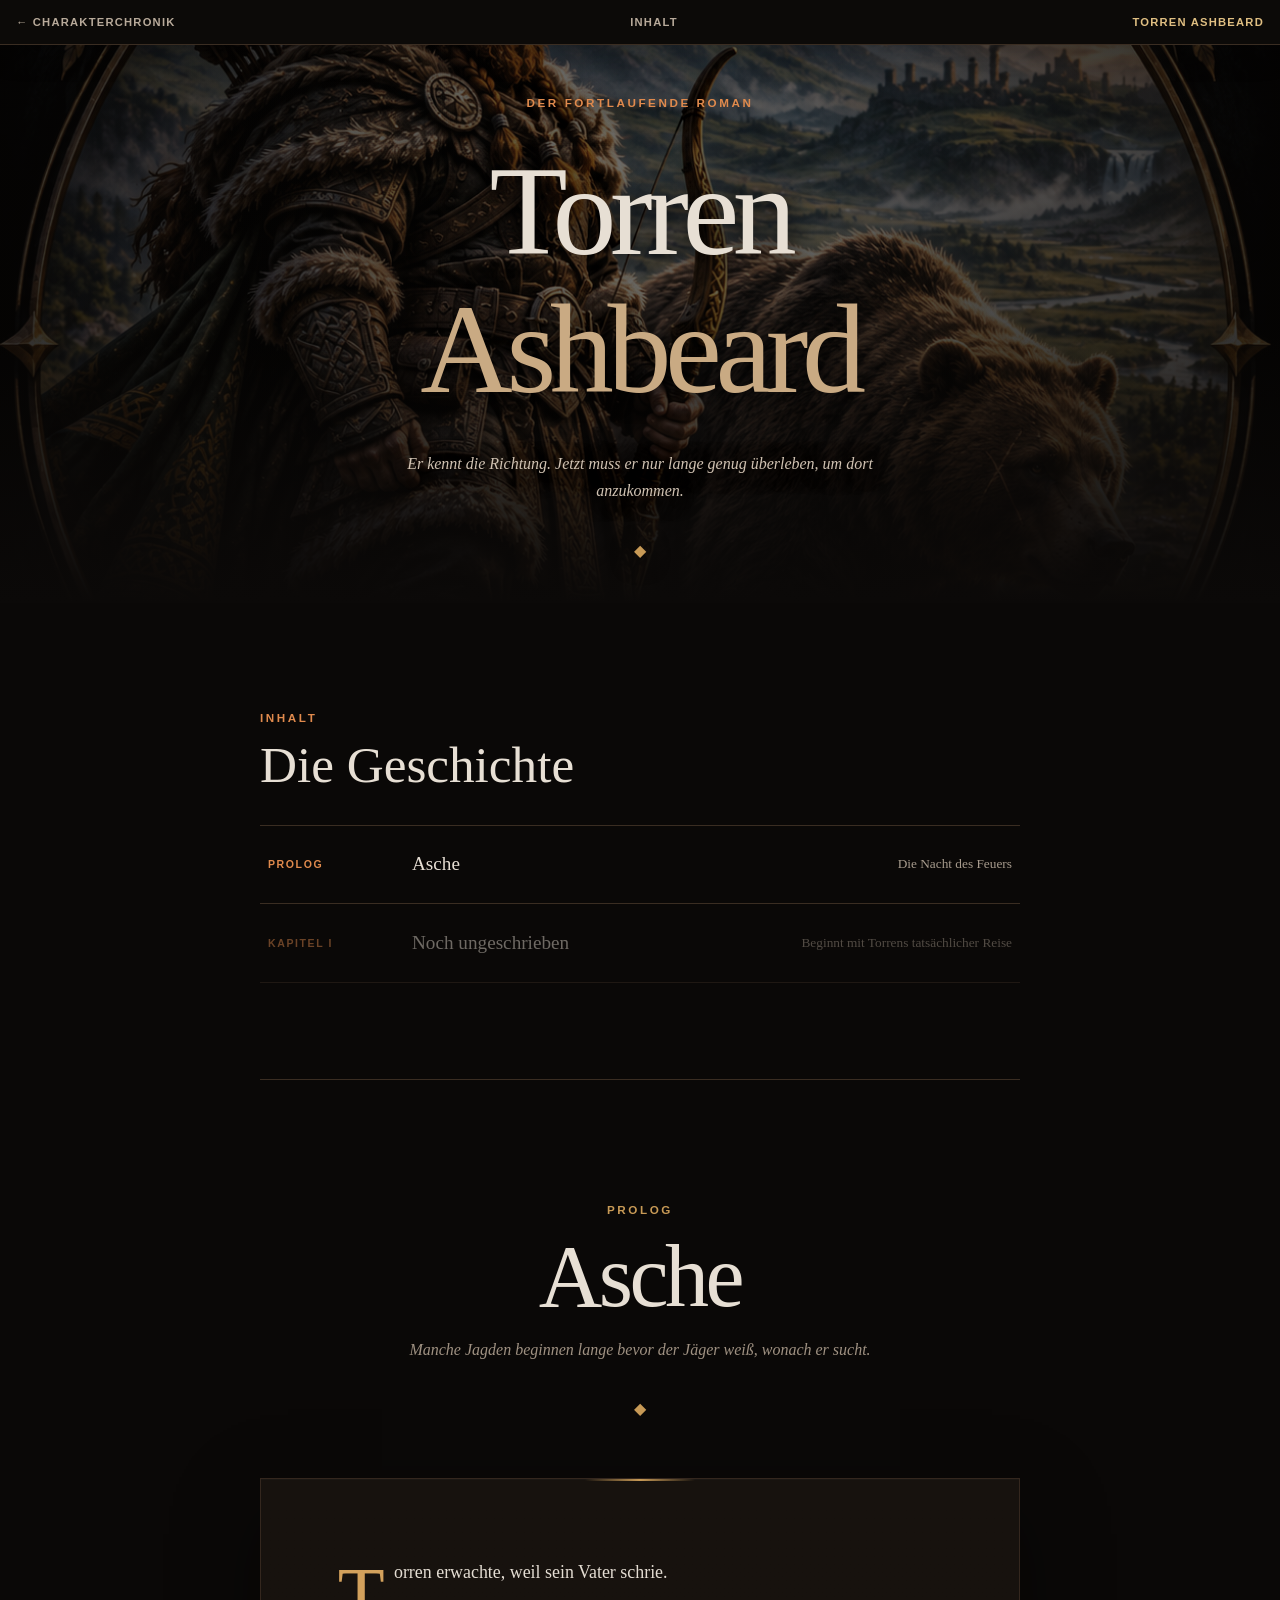
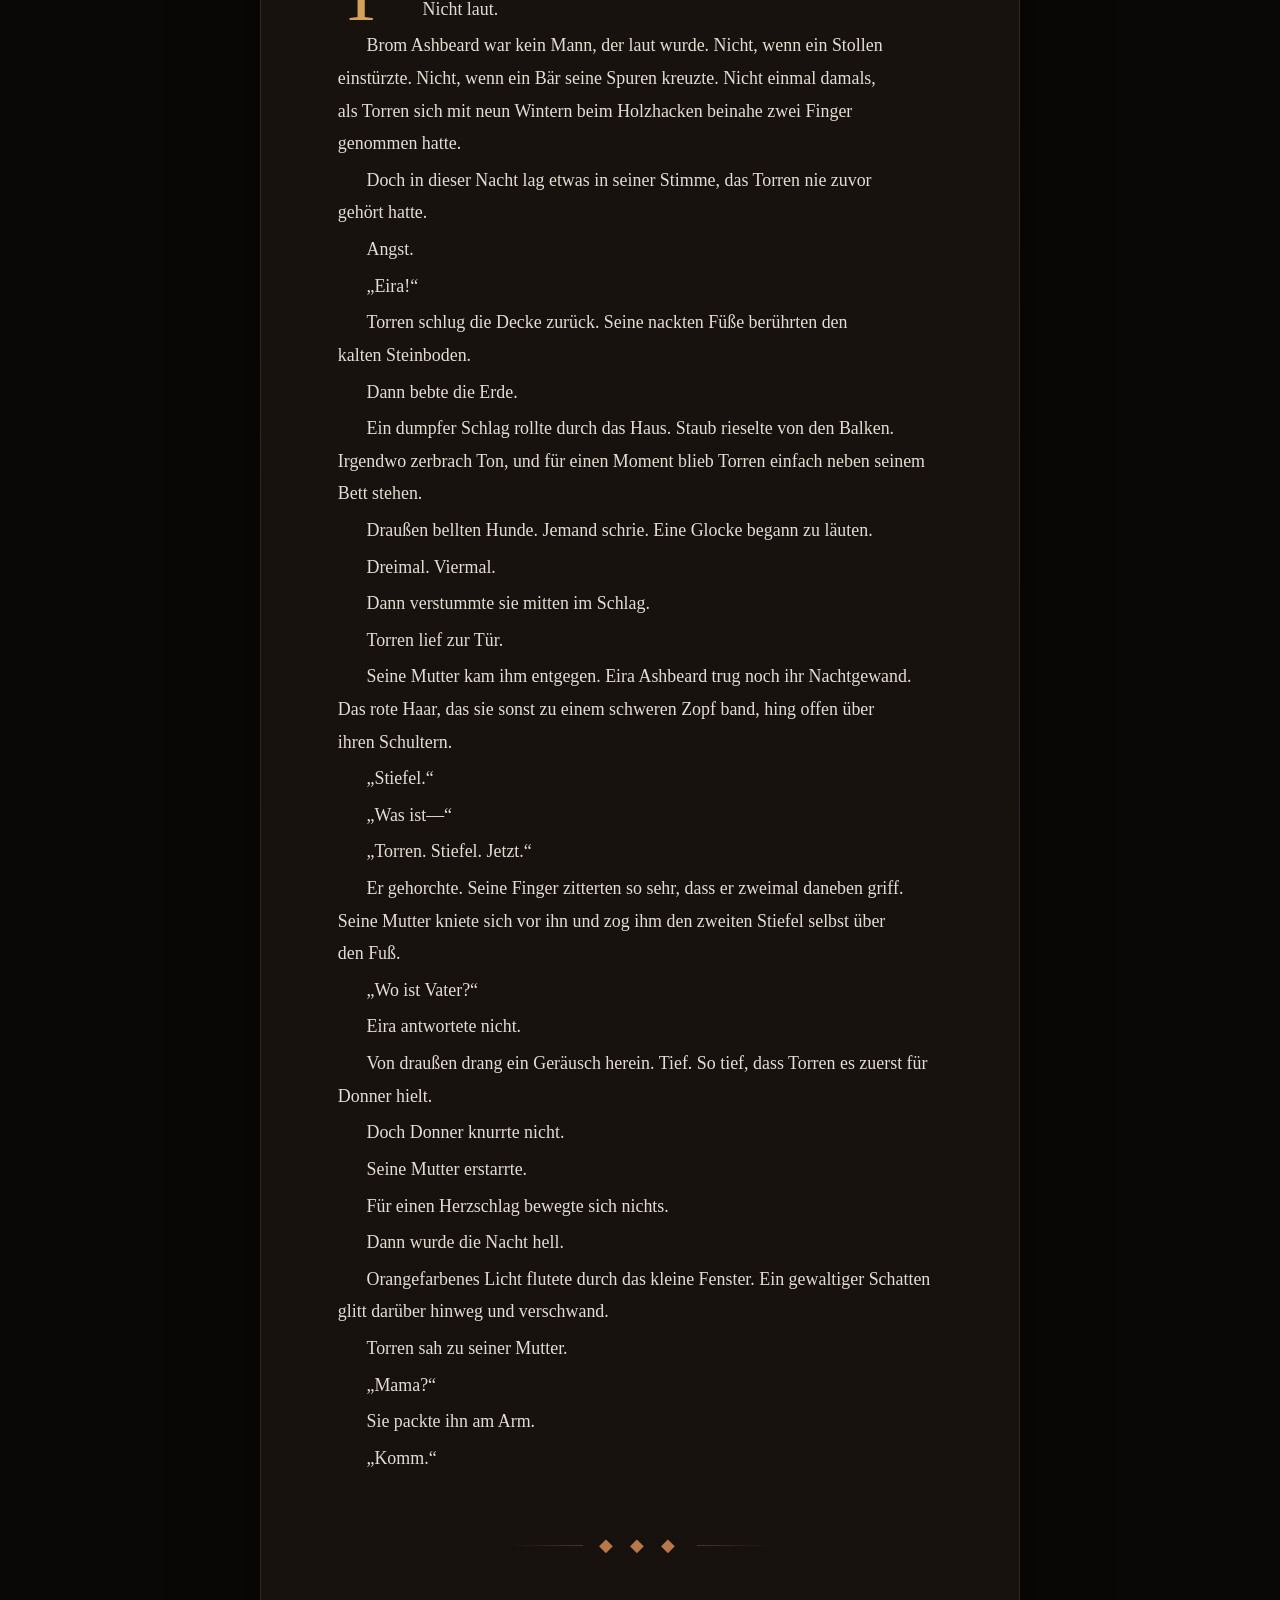
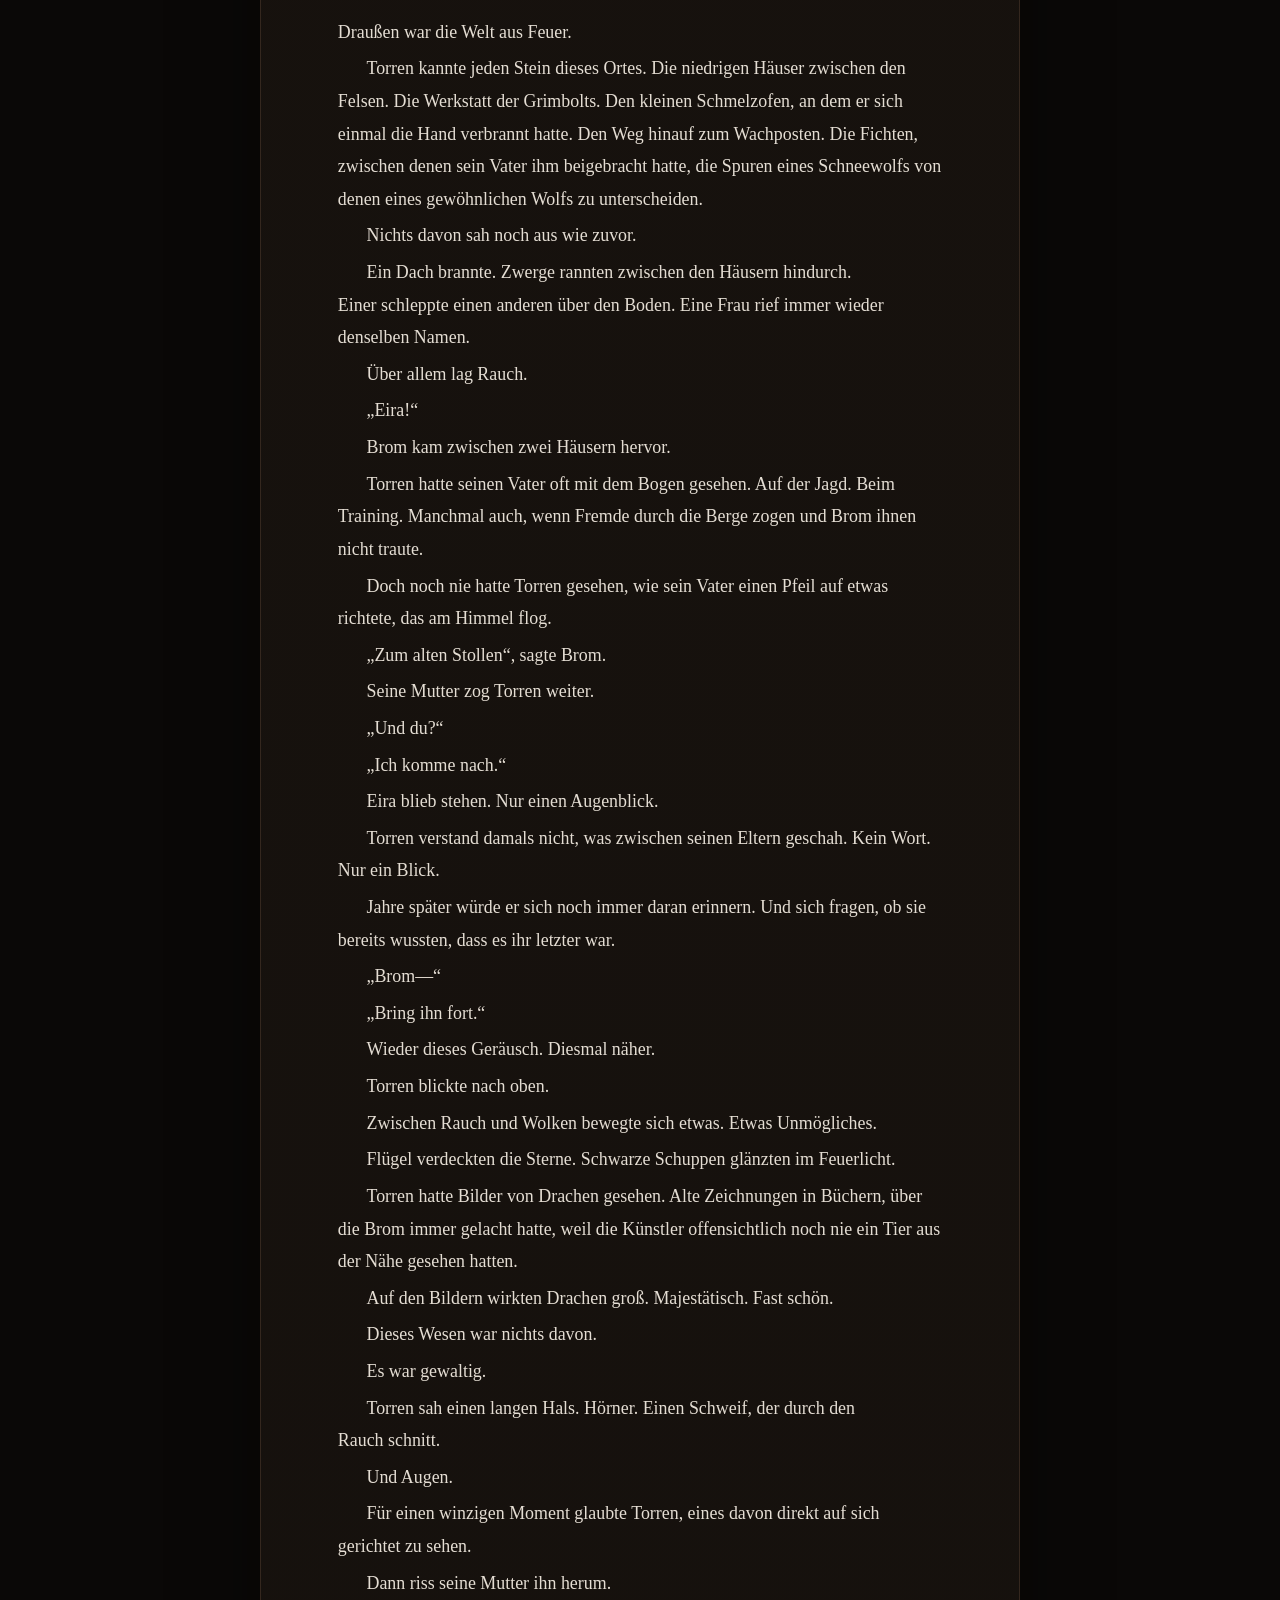
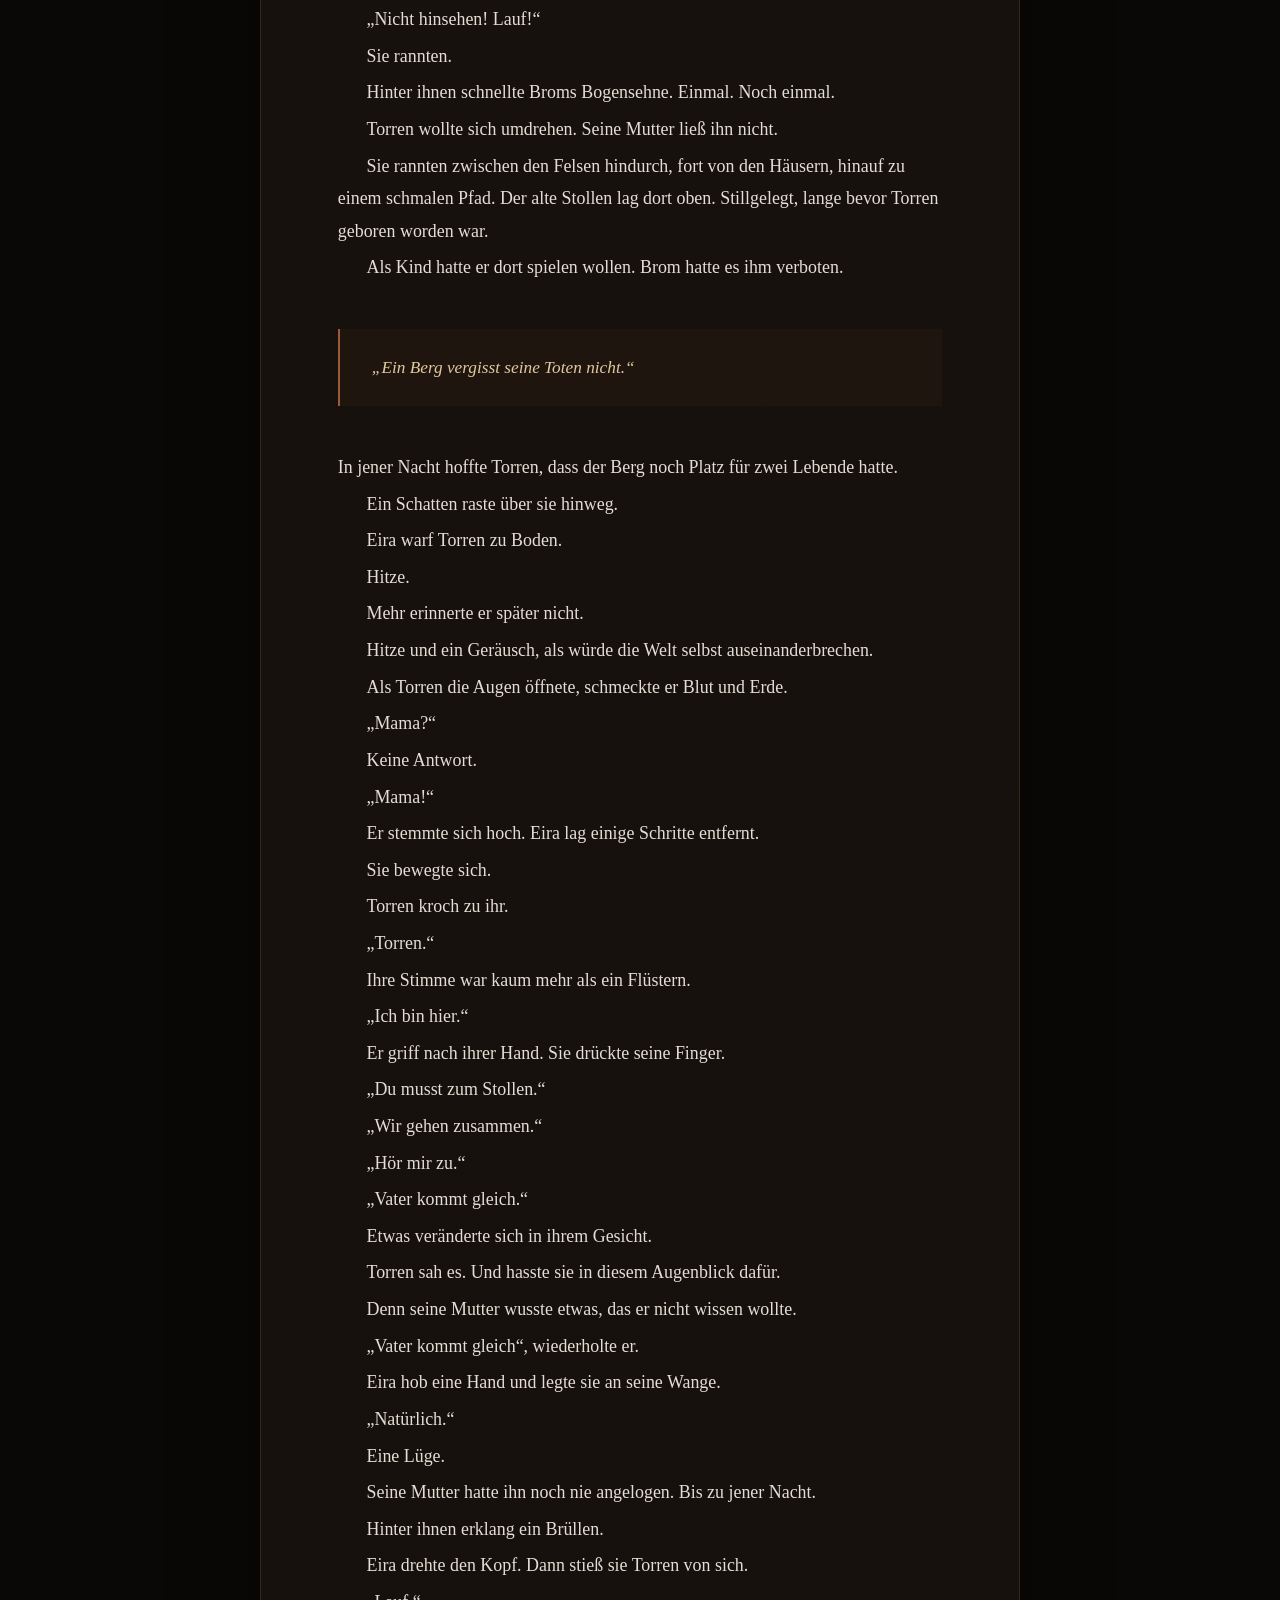
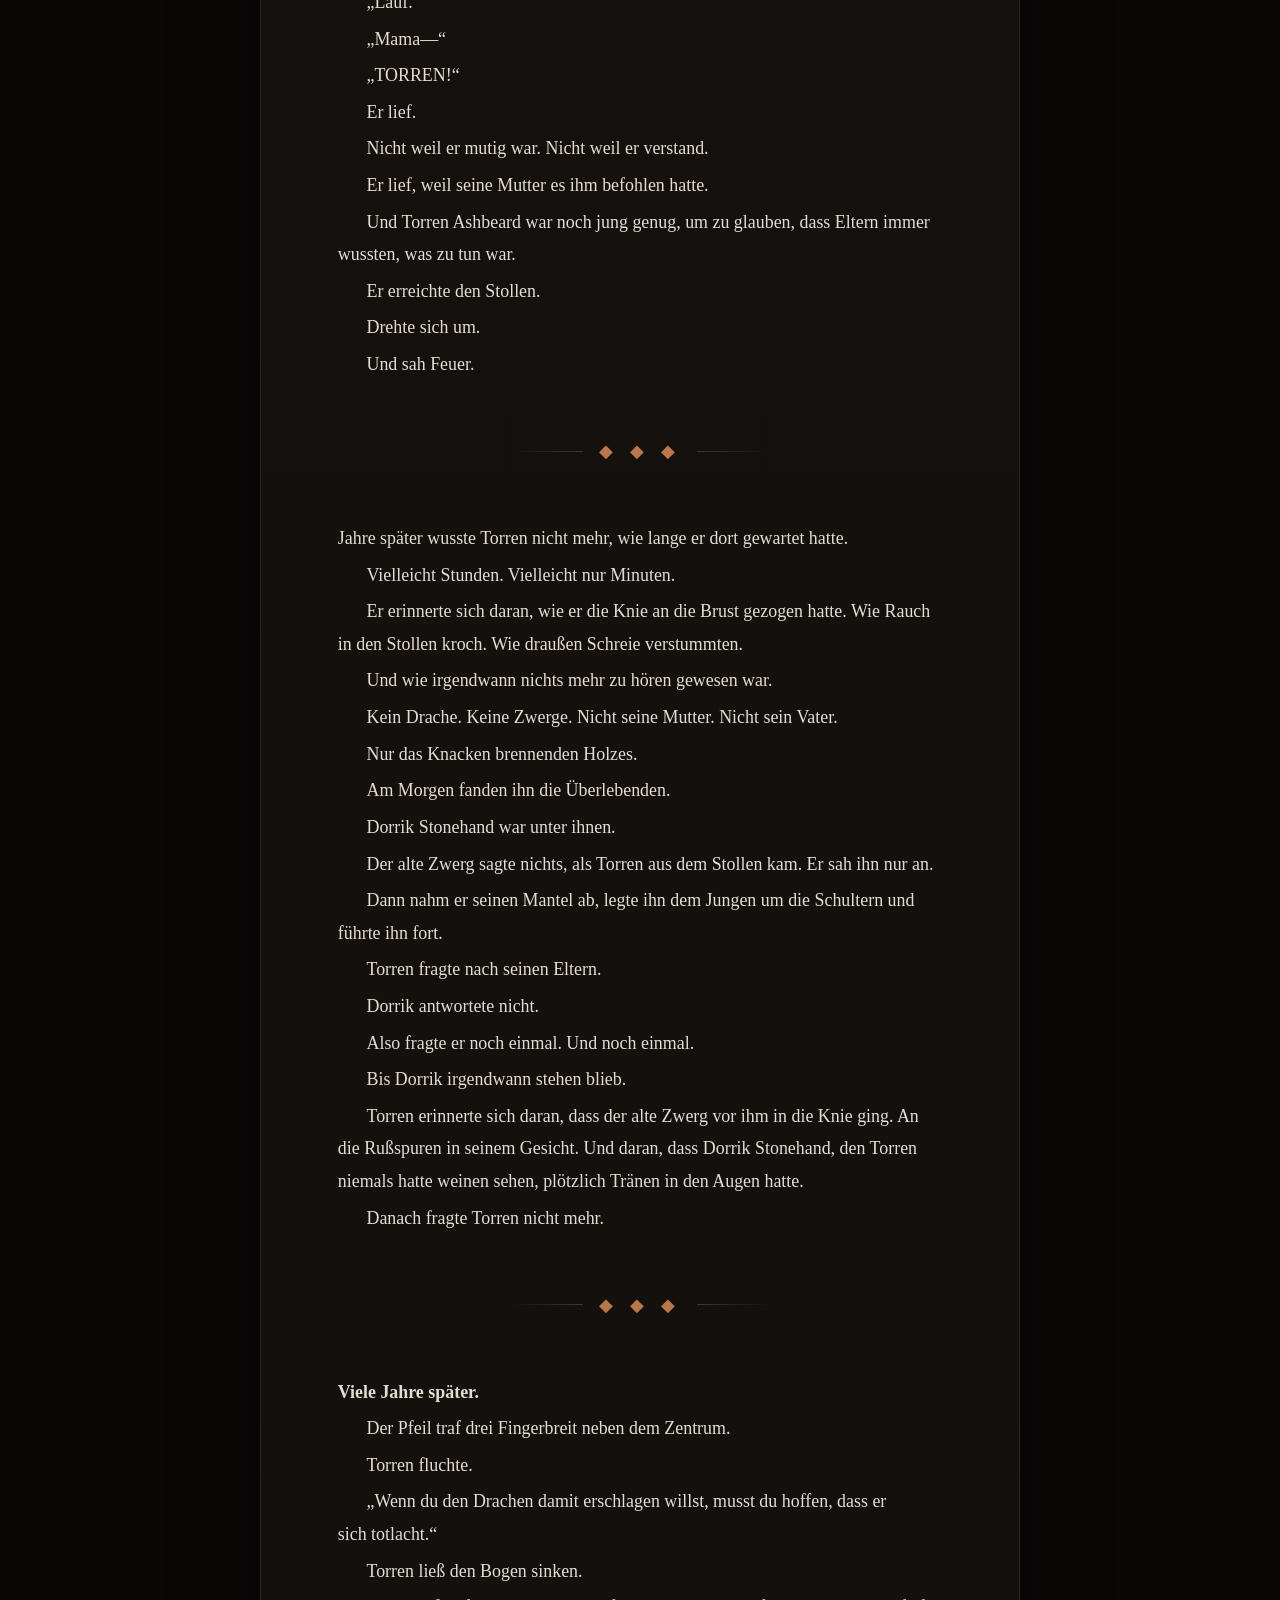
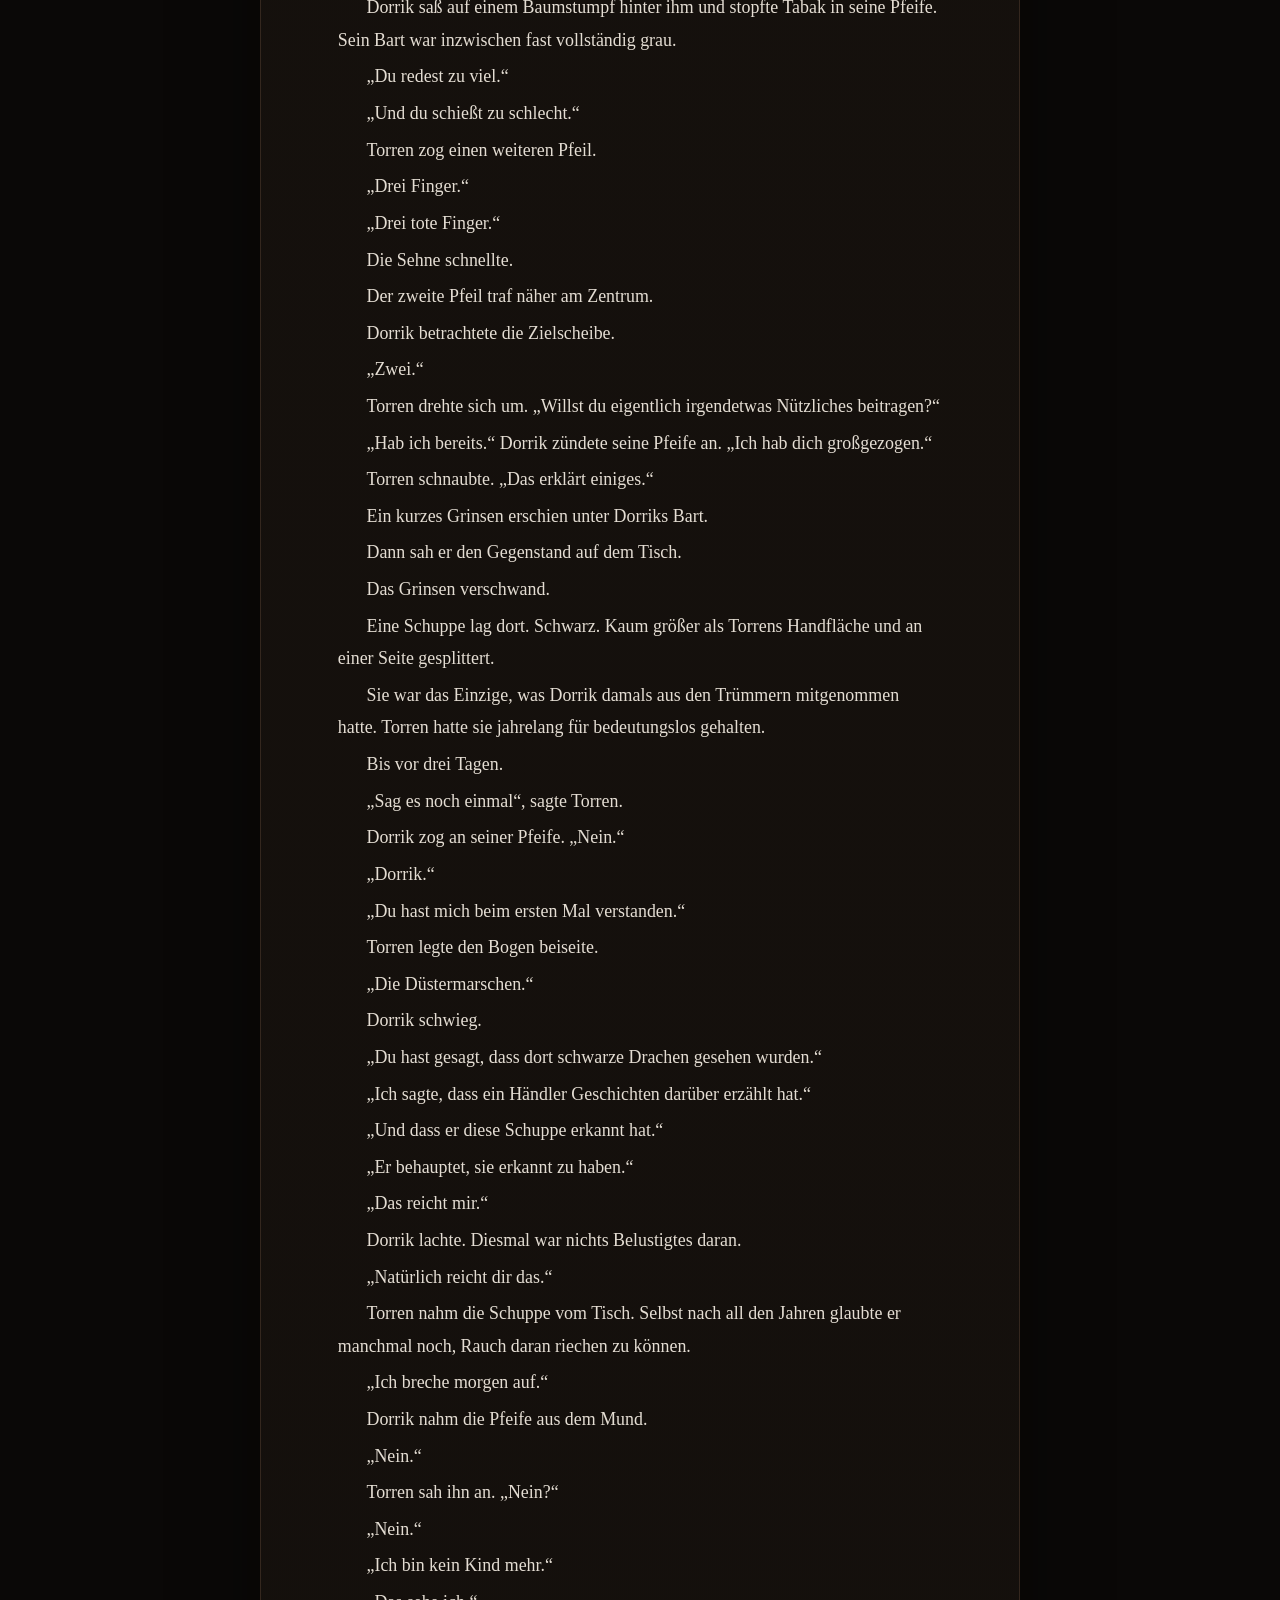
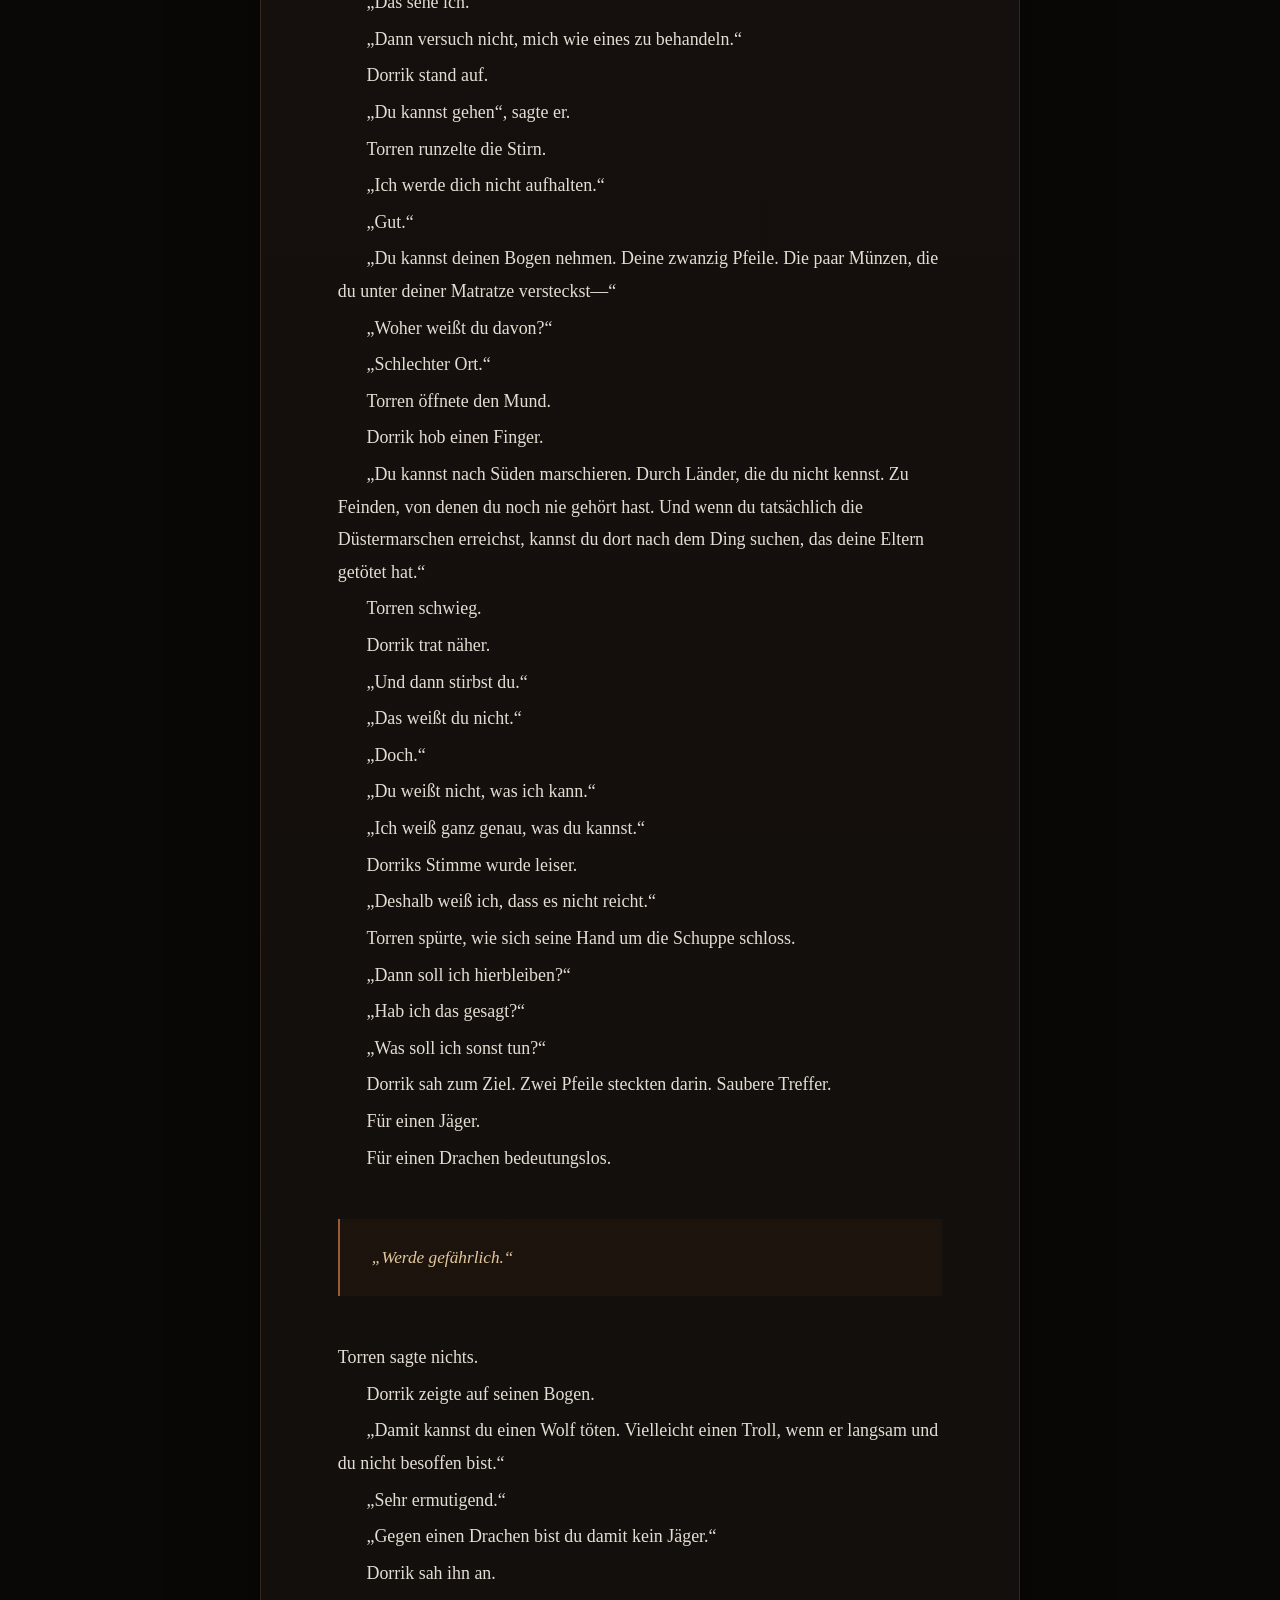
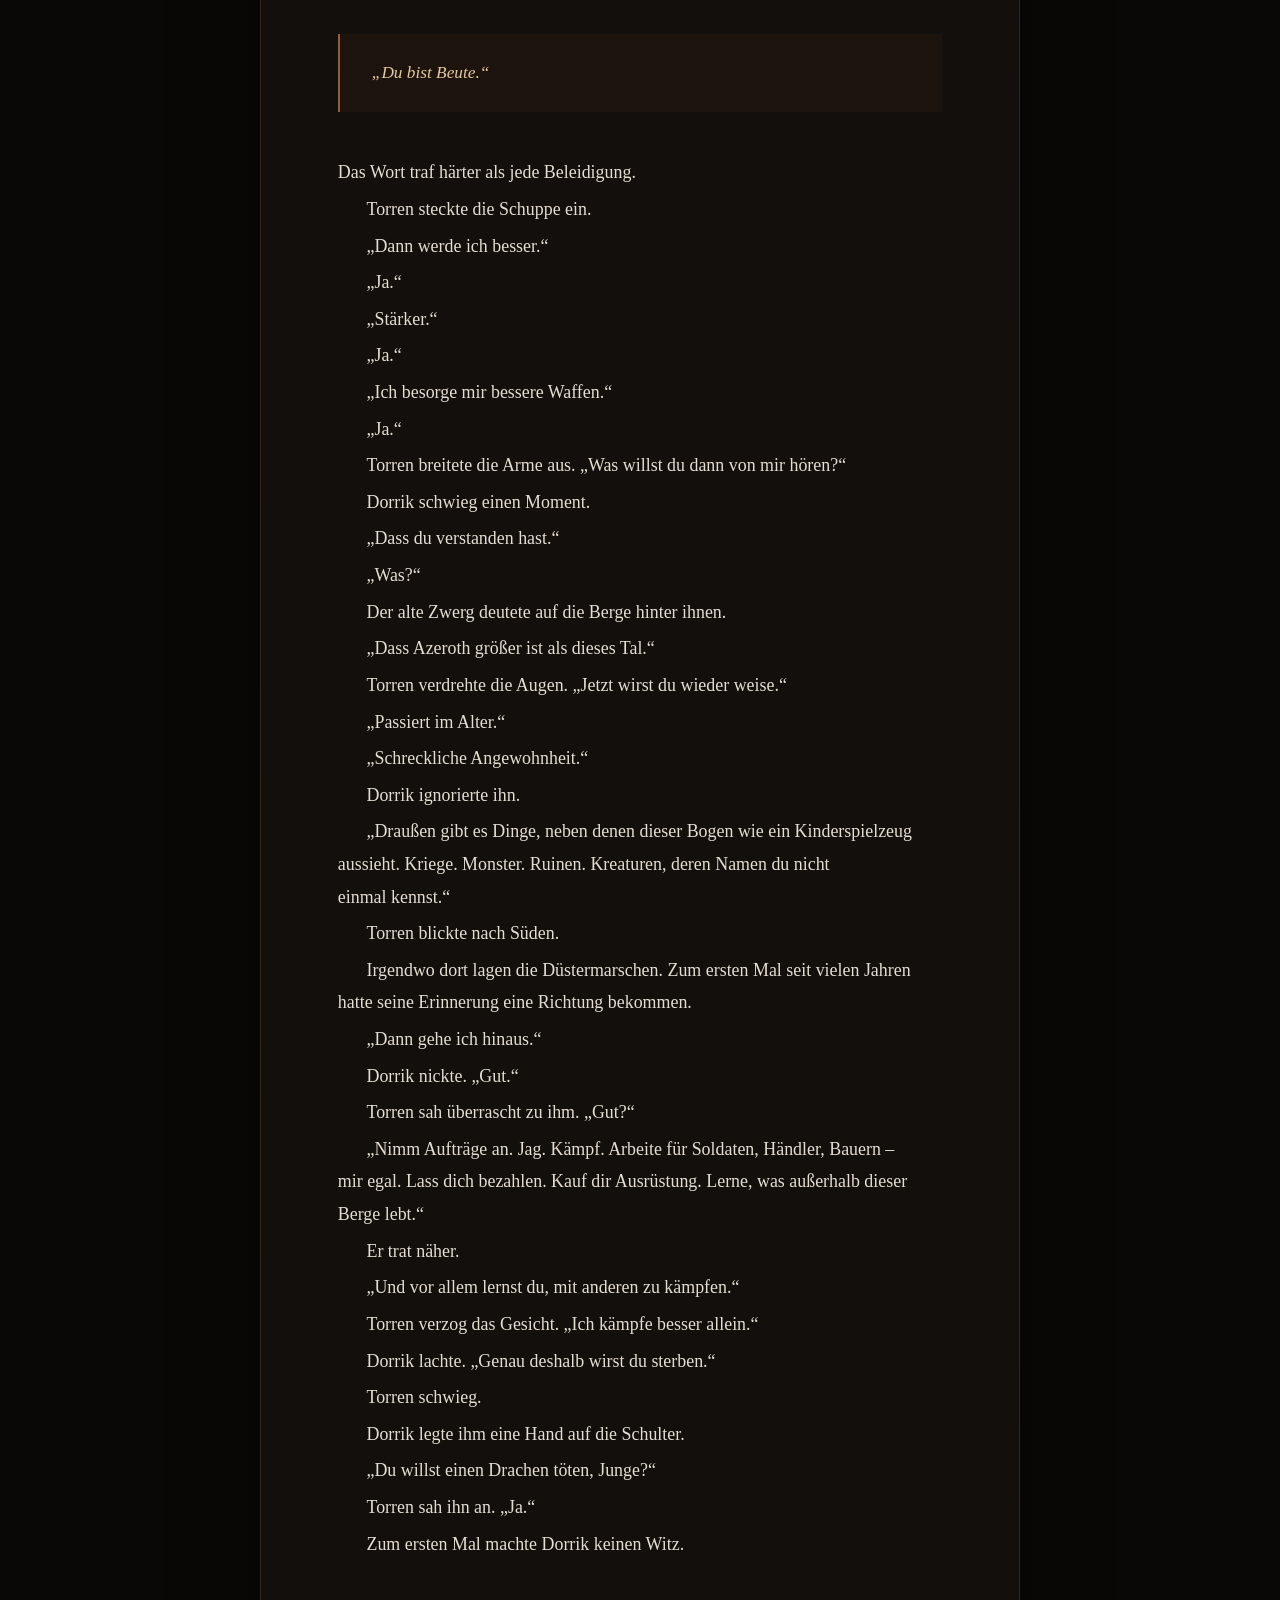
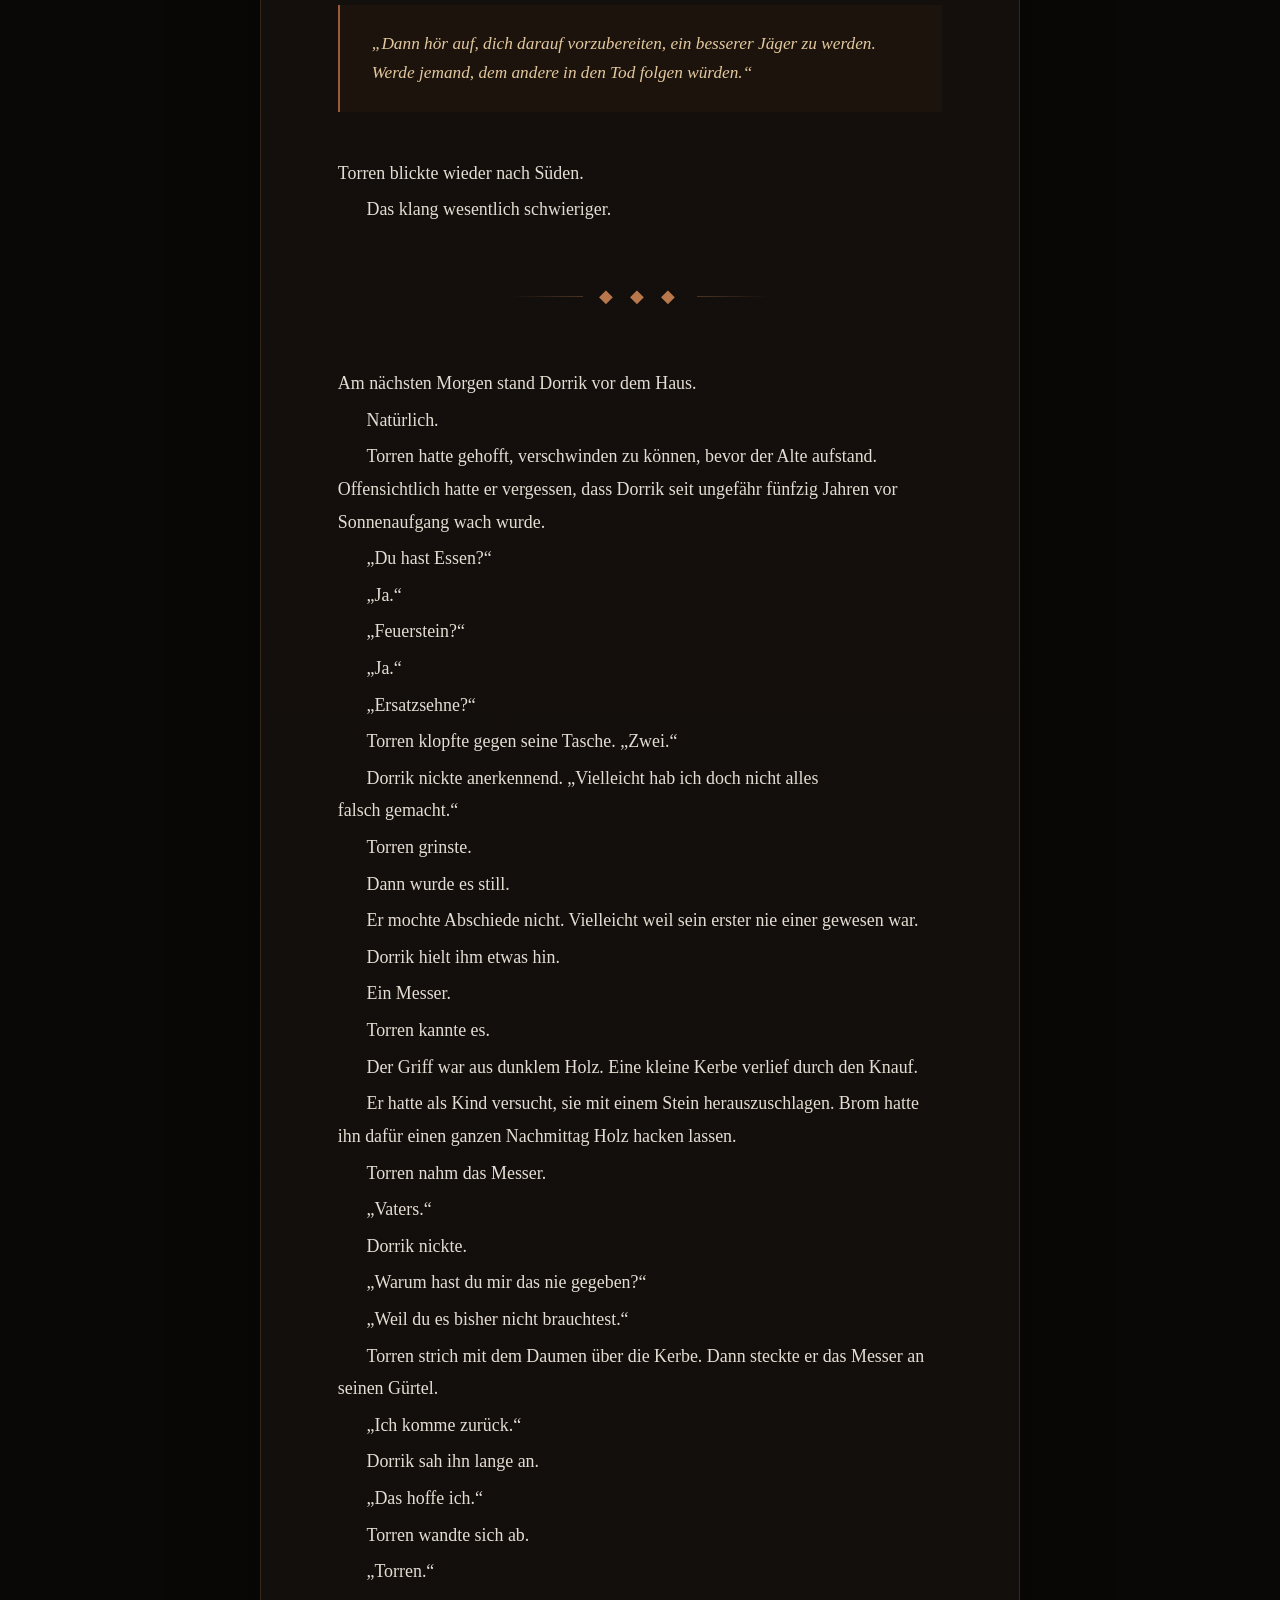
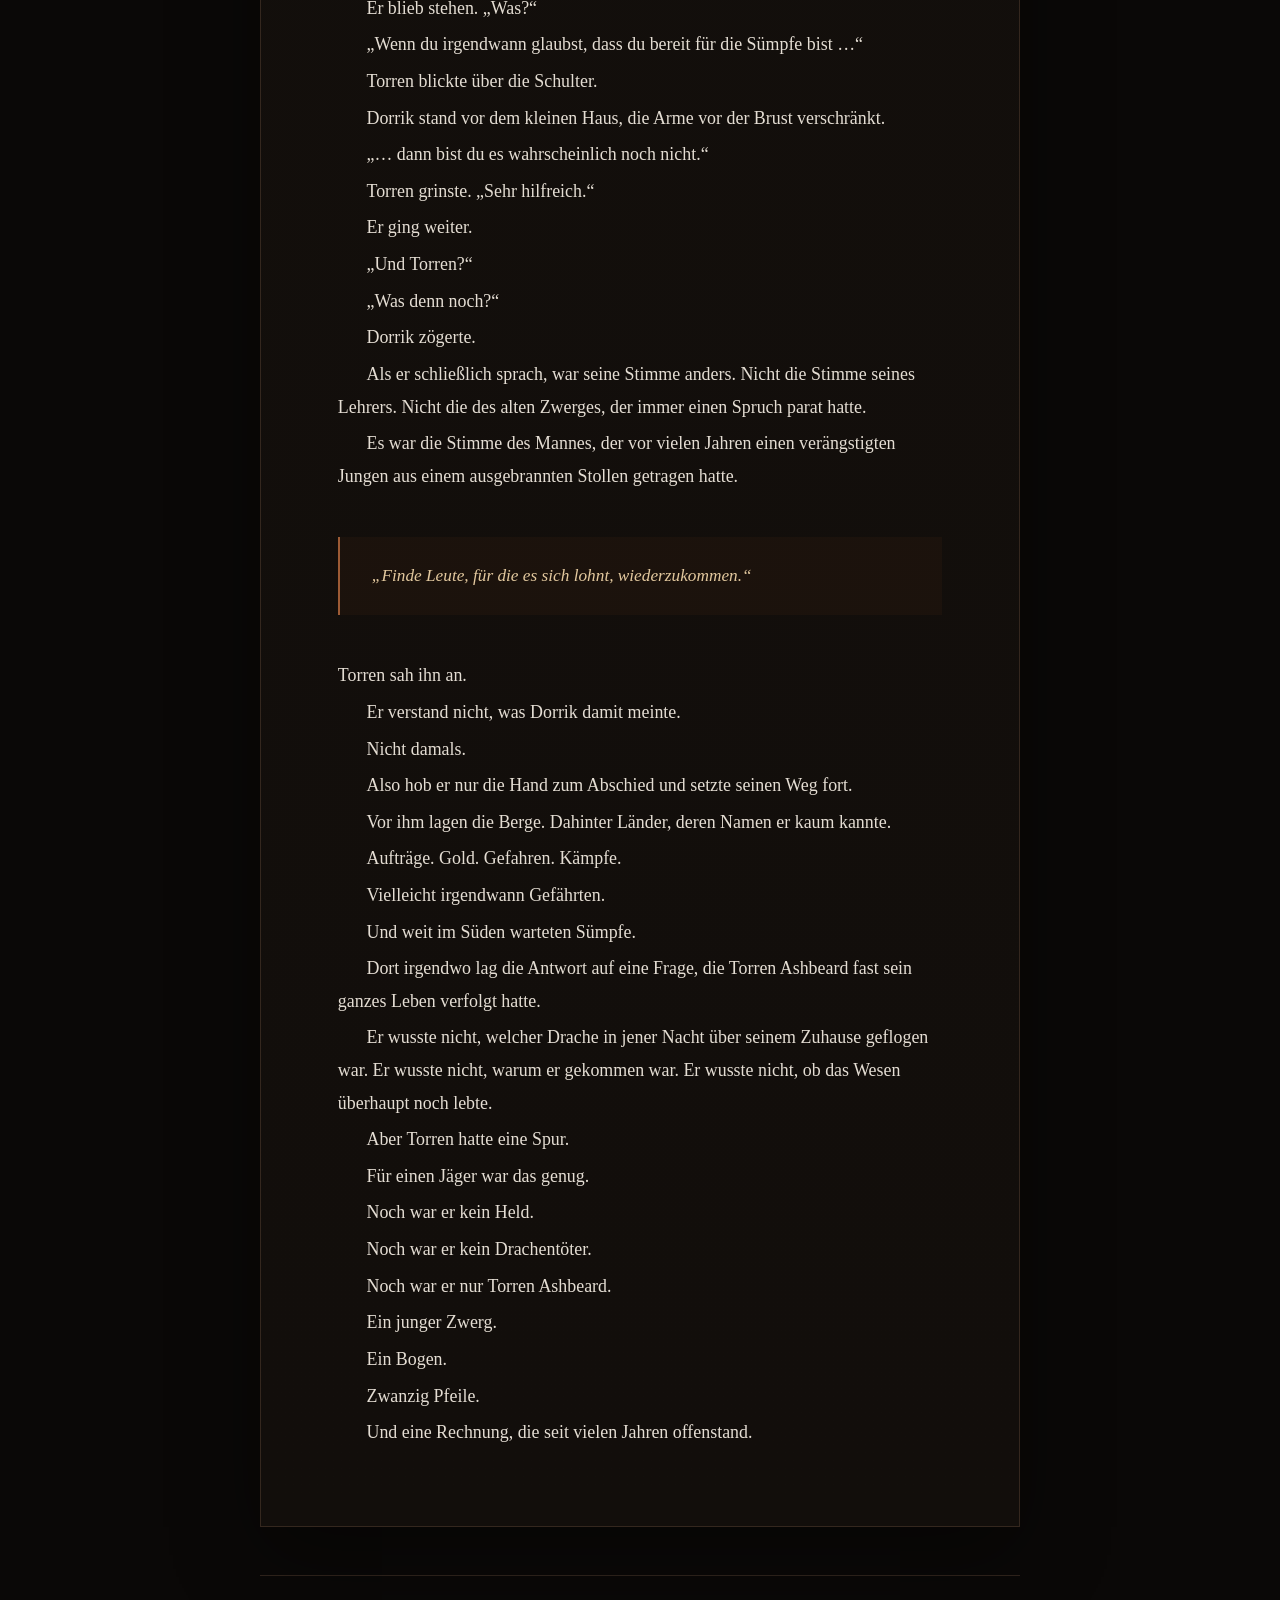
==== commit 32a478d9: "Enable book reading mode for Torren novel" ====
--- a/roman.html
+++ b/roman.html
@@ -1,6 +1 @@
-<!doctype html><html lang="de"><head><meta charset="utf-8"><meta name="viewport" content="width=device-width,initial-scale=1"><meta name="description" content="Der fortlaufende Fantasyroman über Torren Ashbeard."><title>Der Roman · Torren Ashbeard</title><link rel="stylesheet" href="style.css"></head><body class="novel-page"><nav class="novel-nav"><a href="index.html">← Charakterchronik</a><a href="#inhalt">Inhalt</a><span>Torren Ashbeard</span></nav><header class="novel-cover"><div class="novel-cover-image"></div><div class="novel-cover-veil"></div><div class="novel-cover-copy"><p class="kicker">DER FORTLAUFENDE ROMAN</p><h1>Torren<br><span>Ashbeard</span></h1><p>Er kennt die Richtung. Jetzt muss er nur lange genug überleben, um dort anzukommen.</p><div class="novel-mark">◆</div></div></header><main class="novel-main"><section id="inhalt" class="novel-toc"><p class="kicker">INHALT</p><h2>Die Geschichte</h2><div class="novel-toc-list"><a href="#prolog"><span>PROLOG</span><strong>Asche</strong><small>Die Nacht des Feuers</small></a><div class="locked-chapter"><span>KAPITEL I</span><strong>Noch ungeschrieben</strong><small>Beginnt mit Torrens tatsächlicher Reise</small></div></div></section><section id="prolog" class="novel-chapter"><header class="chapter-heading"><p class="kicker">PROLOG</p><h2>Asche</h2><p>Manche Jagden beginnen lange bevor der Jäger weiß, wonach er sucht.</p><div class="chapter-ornament">◆</div></header><article class="novel-text">
-<p>Torren erwachte, weil sein Vater schrie.</p><p>Nicht laut.</p><p>Brom Ashbeard war kein Mann, der laut wurde. Nicht, wenn ein Stollen einstürzte. Nicht, wenn ein Bär seine Spuren kreuzte. Nicht einmal damals, als Torren sich mit neun Wintern beim Holzhacken beinahe zwei Finger genommen hatte.</p><p>Doch in dieser Nacht lag etwas in seiner Stimme, das Torren nie zuvor gehört hatte.</p><p>Angst.</p><p>„Eira!“</p><p>Torren schlug die Decke zurück. Seine nackten Füße berührten den kalten Steinboden.</p><p>Dann bebte die Erde.</p><p>Ein dumpfer Schlag rollte durch das Haus. Staub rieselte von den Balken. Irgendwo zerbrach Ton, und für einen Moment blieb Torren einfach neben seinem Bett stehen.</p><p>Draußen bellten Hunde. Jemand schrie. Eine Glocke begann zu läuten.</p><p>Dreimal. Viermal.</p><p>Dann verstummte sie mitten im Schlag.</p><p>Torren lief zur Tür.</p><p>Seine Mutter kam ihm entgegen. Eira Ashbeard trug noch ihr Nachtgewand. Das rote Haar, das sie sonst zu einem schweren Zopf band, hing offen über ihren Schultern.</p><p>„Stiefel.“</p><p>„Was ist—“</p><p>„Torren. Stiefel. Jetzt.“</p><p>Er gehorchte. Seine Finger zitterten so sehr, dass er zweimal daneben griff. Seine Mutter kniete sich vor ihn und zog ihm den zweiten Stiefel selbst über den Fuß.</p><p>„Wo ist Vater?“</p><p>Eira antwortete nicht.</p><p>Von draußen drang ein Geräusch herein. Tief. So tief, dass Torren es zuerst für Donner hielt.</p><p>Doch Donner knurrte nicht.</p><p>Seine Mutter erstarrte.</p><p>Für einen Herzschlag bewegte sich nichts.</p><p>Dann wurde die Nacht hell.</p><p>Orangefarbenes Licht flutete durch das kleine Fenster. Ein gewaltiger Schatten glitt darüber hinweg und verschwand.</p><p>Torren sah zu seiner Mutter.</p><p>„Mama?“</p><p>Sie packte ihn am Arm.</p><p>„Komm.“</p><div class="chapter-break">◆ ◆ ◆</div>
-<p>Draußen war die Welt aus Feuer.</p><p>Torren kannte jeden Stein dieses Ortes. Die niedrigen Häuser zwischen den Felsen. Die Werkstatt der Grimbolts. Den kleinen Schmelzofen, an dem er sich einmal die Hand verbrannt hatte. Den Weg hinauf zum Wachposten. Die Fichten, zwischen denen sein Vater ihm beigebracht hatte, die Spuren eines Schneewolfs von denen eines gewöhnlichen Wolfs zu unterscheiden.</p><p>Nichts davon sah noch aus wie zuvor.</p><p>Ein Dach brannte. Zwerge rannten zwischen den Häusern hindurch. Einer schleppte einen anderen über den Boden. Eine Frau rief immer wieder denselben Namen.</p><p>Über allem lag Rauch.</p><p>„Eira!“</p><p>Brom kam zwischen zwei Häusern hervor.</p><p>Torren hatte seinen Vater oft mit dem Bogen gesehen. Auf der Jagd. Beim Training. Manchmal auch, wenn Fremde durch die Berge zogen und Brom ihnen nicht traute.</p><p>Doch noch nie hatte Torren gesehen, wie sein Vater einen Pfeil auf etwas richtete, das am Himmel flog.</p><p>„Zum alten Stollen“, sagte Brom.</p><p>Seine Mutter zog Torren weiter.</p><p>„Und du?“</p><p>„Ich komme nach.“</p><p>Eira blieb stehen. Nur einen Augenblick.</p><p>Torren verstand damals nicht, was zwischen seinen Eltern geschah. Kein Wort. Nur ein Blick.</p><p>Jahre später würde er sich noch immer daran erinnern. Und sich fragen, ob sie bereits wussten, dass es ihr letzter war.</p><p>„Brom—“</p><p>„Bring ihn fort.“</p><p>Wieder dieses Geräusch. Diesmal näher.</p><p>Torren blickte nach oben.</p><p>Zwischen Rauch und Wolken bewegte sich etwas. Etwas Unmögliches.</p><p>Flügel verdeckten die Sterne. Schwarze Schuppen glänzten im Feuerlicht.</p><p>Torren hatte Bilder von Drachen gesehen. Alte Zeichnungen in Büchern, über die Brom immer gelacht hatte, weil die Künstler offensichtlich noch nie ein Tier aus der Nähe gesehen hatten.</p><p>Auf den Bildern wirkten Drachen groß. Majestätisch. Fast schön.</p><p>Dieses Wesen war nichts davon.</p><p>Es war gewaltig.</p><p>Torren sah einen langen Hals. Hörner. Einen Schweif, der durch den Rauch schnitt.</p><p>Und Augen.</p><p>Für einen winzigen Moment glaubte Torren, eines davon direkt auf sich gerichtet zu sehen.</p><p>Dann riss seine Mutter ihn herum.</p><p>„Nicht hinsehen! Lauf!“</p><p>Sie rannten.</p><p>Hinter ihnen schnellte Broms Bogensehne. Einmal. Noch einmal.</p><p>Torren wollte sich umdrehen. Seine Mutter ließ ihn nicht.</p><p>Sie rannten zwischen den Felsen hindurch, fort von den Häusern, hinauf zu einem schmalen Pfad. Der alte Stollen lag dort oben. Stillgelegt, lange bevor Torren geboren worden war.</p><p>Als Kind hatte er dort spielen wollen. Brom hatte es ihm verboten.</p><blockquote>„Ein Berg vergisst seine Toten nicht.“</blockquote><p>In jener Nacht hoffte Torren, dass der Berg noch Platz für zwei Lebende hatte.</p><p>Ein Schatten raste über sie hinweg.</p><p>Eira warf Torren zu Boden.</p><p>Hitze.</p><p>Mehr erinnerte er später nicht.</p><p>Hitze und ein Geräusch, als würde die Welt selbst auseinanderbrechen.</p><p>Als Torren die Augen öffnete, schmeckte er Blut und Erde.</p><p>„Mama?“</p><p>Keine Antwort.</p><p>„Mama!“</p><p>Er stemmte sich hoch. Eira lag einige Schritte entfernt.</p><p>Sie bewegte sich.</p><p>Torren kroch zu ihr.</p><p>„Torren.“</p><p>Ihre Stimme war kaum mehr als ein Flüstern.</p><p>„Ich bin hier.“</p><p>Er griff nach ihrer Hand. Sie drückte seine Finger.</p><p>„Du musst zum Stollen.“</p><p>„Wir gehen zusammen.“</p><p>„Hör mir zu.“</p><p>„Vater kommt gleich.“</p><p>Etwas veränderte sich in ihrem Gesicht.</p><p>Torren sah es. Und hasste sie in diesem Augenblick dafür.</p><p>Denn seine Mutter wusste etwas, das er nicht wissen wollte.</p><p>„Vater kommt gleich“, wiederholte er.</p><p>Eira hob eine Hand und legte sie an seine Wange.</p><p>„Natürlich.“</p><p>Eine Lüge.</p><p>Seine Mutter hatte ihn noch nie angelogen. Bis zu jener Nacht.</p><p>Hinter ihnen erklang ein Brüllen.</p><p>Eira drehte den Kopf. Dann stieß sie Torren von sich.</p><p>„Lauf.“</p><p>„Mama—“</p><p>„TORREN!“</p><p>Er lief.</p><p>Nicht weil er mutig war. Nicht weil er verstand.</p><p>Er lief, weil seine Mutter es ihm befohlen hatte.</p><p>Und Torren Ashbeard war noch jung genug, um zu glauben, dass Eltern immer wussten, was zu tun war.</p><p>Er erreichte den Stollen.</p><p>Drehte sich um.</p><p>Und sah Feuer.</p><div class="chapter-break">◆ ◆ ◆</div>
-<p>Jahre später wusste Torren nicht mehr, wie lange er dort gewartet hatte.</p><p>Vielleicht Stunden. Vielleicht nur Minuten.</p><p>Er erinnerte sich daran, wie er die Knie an die Brust gezogen hatte. Wie Rauch in den Stollen kroch. Wie draußen Schreie verstummten.</p><p>Und wie irgendwann nichts mehr zu hören gewesen war.</p><p>Kein Drache. Keine Zwerge. Nicht seine Mutter. Nicht sein Vater.</p><p>Nur das Knacken brennenden Holzes.</p><p>Am Morgen fanden ihn die Überlebenden.</p><p>Dorrik Stonehand war unter ihnen.</p><p>Der alte Zwerg sagte nichts, als Torren aus dem Stollen kam. Er sah ihn nur an.</p><p>Dann nahm er seinen Mantel ab, legte ihn dem Jungen um die Schultern und führte ihn fort.</p><p>Torren fragte nach seinen Eltern.</p><p>Dorrik antwortete nicht.</p><p>Also fragte er noch einmal. Und noch einmal.</p><p>Bis Dorrik irgendwann stehen blieb.</p><p>Torren erinnerte sich daran, dass der alte Zwerg vor ihm in die Knie ging. An die Rußspuren in seinem Gesicht. Und daran, dass Dorrik Stonehand, den Torren niemals hatte weinen sehen, plötzlich Tränen in den Augen hatte.</p><p>Danach fragte Torren nicht mehr.</p><div class="chapter-break">◆ ◆ ◆</div>
-<p><strong>Viele Jahre später.</strong></p><p>Der Pfeil traf drei Fingerbreit neben dem Zentrum.</p><p>Torren fluchte.</p><p>„Wenn du den Drachen damit erschlagen willst, musst du hoffen, dass er sich totlacht.“</p><p>Torren ließ den Bogen sinken.</p><p>Dorrik saß auf einem Baumstumpf hinter ihm und stopfte Tabak in seine Pfeife. Sein Bart war inzwischen fast vollständig grau.</p><p>„Du redest zu viel.“</p><p>„Und du schießt zu schlecht.“</p><p>Torren zog einen weiteren Pfeil.</p><p>„Drei Finger.“</p><p>„Drei tote Finger.“</p><p>Die Sehne schnellte.</p><p>Der zweite Pfeil traf näher am Zentrum.</p><p>Dorrik betrachtete die Zielscheibe.</p><p>„Zwei.“</p><p>Torren drehte sich um. „Willst du eigentlich irgendetwas Nützliches beitragen?“</p><p>„Hab ich bereits.“ Dorrik zündete seine Pfeife an. „Ich hab dich großgezogen.“</p><p>Torren schnaubte. „Das erklärt einiges.“</p><p>Ein kurzes Grinsen erschien unter Dorriks Bart.</p><p>Dann sah er den Gegenstand auf dem Tisch.</p><p>Das Grinsen verschwand.</p><p>Eine Schuppe lag dort. Schwarz. Kaum größer als Torrens Handfläche und an einer Seite gesplittert.</p><p>Sie war das Einzige, was Dorrik damals aus den Trümmern mitgenommen hatte. Torren hatte sie jahrelang für bedeutungslos gehalten.</p><p>Bis vor drei Tagen.</p><p>„Sag es noch einmal“, sagte Torren.</p><p>Dorrik zog an seiner Pfeife. „Nein.“</p><p>„Dorrik.“</p><p>„Du hast mich beim ersten Mal verstanden.“</p><p>Torren legte den Bogen beiseite.</p><p>„Die Düstermarschen.“</p><p>Dorrik schwieg.</p><p>„Du hast gesagt, dass dort schwarze Drachen gesehen wurden.“</p><p>„Ich sagte, dass ein Händler Geschichten darüber erzählt hat.“</p><p>„Und dass er diese Schuppe erkannt hat.“</p><p>„Er behauptet, sie erkannt zu haben.“</p><p>„Das reicht mir.“</p><p>Dorrik lachte. Diesmal war nichts Belustigtes daran.</p><p>„Natürlich reicht dir das.“</p><p>Torren nahm die Schuppe vom Tisch. Selbst nach all den Jahren glaubte er manchmal noch, Rauch daran riechen zu können.</p><p>„Ich breche morgen auf.“</p><p>Dorrik nahm die Pfeife aus dem Mund.</p><p>„Nein.“</p><p>Torren sah ihn an. „Nein?“</p><p>„Nein.“</p><p>„Ich bin kein Kind mehr.“</p><p>„Das sehe ich.“</p><p>„Dann versuch nicht, mich wie eines zu behandeln.“</p><p>Dorrik stand auf.</p><p>„Du kannst gehen“, sagte er.</p><p>Torren runzelte die Stirn.</p><p>„Ich werde dich nicht aufhalten.“</p><p>„Gut.“</p><p>„Du kannst deinen Bogen nehmen. Deine zwanzig Pfeile. Die paar Münzen, die du unter deiner Matratze versteckst—“</p><p>„Woher weißt du davon?“</p><p>„Schlechter Ort.“</p><p>Torren öffnete den Mund.</p><p>Dorrik hob einen Finger.</p><p>„Du kannst nach Süden marschieren. Durch Länder, die du nicht kennst. Zu Feinden, von denen du noch nie gehört hast. Und wenn du tatsächlich die Düstermarschen erreichst, kannst du dort nach dem Ding suchen, das deine Eltern getötet hat.“</p><p>Torren schwieg.</p><p>Dorrik trat näher.</p><p>„Und dann stirbst du.“</p><p>„Das weißt du nicht.“</p><p>„Doch.“</p><p>„Du weißt nicht, was ich kann.“</p><p>„Ich weiß ganz genau, was du kannst.“</p><p>Dorriks Stimme wurde leiser.</p><p>„Deshalb weiß ich, dass es nicht reicht.“</p><p>Torren spürte, wie sich seine Hand um die Schuppe schloss.</p><p>„Dann soll ich hierbleiben?“</p><p>„Hab ich das gesagt?“</p><p>„Was soll ich sonst tun?“</p><p>Dorrik sah zum Ziel. Zwei Pfeile steckten darin. Saubere Treffer.</p><p>Für einen Jäger.</p><p>Für einen Drachen bedeutungslos.</p><blockquote>„Werde gefährlich.“</blockquote><p>Torren sagte nichts.</p><p>Dorrik zeigte auf seinen Bogen.</p><p>„Damit kannst du einen Wolf töten. Vielleicht einen Troll, wenn er langsam und du nicht besoffen bist.“</p><p>„Sehr ermutigend.“</p><p>„Gegen einen Drachen bist du damit kein Jäger.“</p><p>Dorrik sah ihn an.</p><blockquote>„Du bist Beute.“</blockquote><p>Das Wort traf härter als jede Beleidigung.</p><p>Torren steckte die Schuppe ein.</p><p>„Dann werde ich besser.“</p><p>„Ja.“</p><p>„Stärker.“</p><p>„Ja.“</p><p>„Ich besorge mir bessere Waffen.“</p><p>„Ja.“</p><p>Torren breitete die Arme aus. „Was willst du dann von mir hören?“</p><p>Dorrik schwieg einen Moment.</p><p>„Dass du verstanden hast.“</p><p>„Was?“</p><p>Der alte Zwerg deutete auf die Berge hinter ihnen.</p><p>„Dass Azeroth größer ist als dieses Tal.“</p><p>Torren verdrehte die Augen. „Jetzt wirst du wieder weise.“</p><p>„Passiert im Alter.“</p><p>„Schreckliche Angewohnheit.“</p><p>Dorrik ignorierte ihn.</p><p>„Draußen gibt es Dinge, neben denen dieser Bogen wie ein Kinderspielzeug aussieht. Kriege. Monster. Ruinen. Kreaturen, deren Namen du nicht einmal kennst.“</p><p>Torren blickte nach Süden.</p><p>Irgendwo dort lagen die Düstermarschen. Zum ersten Mal seit vielen Jahren hatte seine Erinnerung eine Richtung bekommen.</p><p>„Dann gehe ich hinaus.“</p><p>Dorrik nickte. „Gut.“</p><p>Torren sah überrascht zu ihm. „Gut?“</p><p>„Nimm Aufträge an. Jag. Kämpf. Arbeite für Soldaten, Händler, Bauern – mir egal. Lass dich bezahlen. Kauf dir Ausrüstung. Lerne, was außerhalb dieser Berge lebt.“</p><p>Er trat näher.</p><p>„Und vor allem lernst du, mit anderen zu kämpfen.“</p><p>Torren verzog das Gesicht. „Ich kämpfe besser allein.“</p><p>Dorrik lachte. „Genau deshalb wirst du sterben.“</p><p>Torren schwieg.</p><p>Dorrik legte ihm eine Hand auf die Schulter.</p><p>„Du willst einen Drachen töten, Junge?“</p><p>Torren sah ihn an. „Ja.“</p><p>Zum ersten Mal machte Dorrik keinen Witz.</p><blockquote>„Dann hör auf, dich darauf vorzubereiten, ein besserer Jäger zu werden. Werde jemand, dem andere in den Tod folgen würden.“</blockquote><p>Torren blickte wieder nach Süden.</p><p>Das klang wesentlich schwieriger.</p><div class="chapter-break">◆ ◆ ◆</div>
-<p>Am nächsten Morgen stand Dorrik vor dem Haus.</p><p>Natürlich.</p><p>Torren hatte gehofft, verschwinden zu können, bevor der Alte aufstand. Offensichtlich hatte er vergessen, dass Dorrik seit ungefähr fünfzig Jahren vor Sonnenaufgang wach wurde.</p><p>„Du hast Essen?“</p><p>„Ja.“</p><p>„Feuerstein?“</p><p>„Ja.“</p><p>„Ersatzsehne?“</p><p>Torren klopfte gegen seine Tasche. „Zwei.“</p><p>Dorrik nickte anerkennend. „Vielleicht hab ich doch nicht alles falsch gemacht.“</p><p>Torren grinste.</p><p>Dann wurde es still.</p><p>Er mochte Abschiede nicht.</p><p>Vielleicht weil sein erster nie einer gewesen war.</p><p>Dorrik hielt ihm etwas hin.</p><p>Ein Messer.</p><p>Torren kannte es. Der Griff war aus dunklem Holz. Eine kleine Kerbe verlief durch den Knauf.</p><p>Er hatte als Kind versucht, sie mit einem Stein herauszuschlagen. Brom hatte ihn dafür einen ganzen Nachmittag Holz hacken lassen.</p><p>Torren nahm das Messer.</p><p>„Vaters.“</p><p>Dorrik nickte.</p><p>„Warum hast du mir das nie gegeben?“</p><p>„Weil du es bisher nicht brauchtest.“</p><p>Torren strich mit dem Daumen über die Kerbe. Dann steckte er das Messer an seinen Gürtel.</p><p>„Ich komme zurück.“</p><p>Dorrik sah ihn lange an.</p><p>„Das hoffe ich.“</p><p>Torren wandte sich ab.</p><p>„Torren.“</p><p>Er blieb stehen. „Was?“</p><p>„Wenn du irgendwann glaubst, dass du bereit für die Sümpfe bist …“</p><p>Torren blickte über die Schulter.</p><p>Dorrik stand vor dem kleinen Haus, die Arme vor der Brust verschränkt.</p><p>„… dann bist du es wahrscheinlich noch nicht.“</p><p>Torren grinste. „Sehr hilfreich.“</p><p>Er ging weiter.</p><p>„Und Torren?“</p><p>„Was denn noch?“</p><p>Dorrik zögerte.</p><p>Als er schließlich sprach, war seine Stimme anders. Nicht die Stimme seines Lehrers. Nicht die des alten Zwerges, der immer einen Spruch parat hatte.</p><p>Es war die Stimme des Mannes, der vor vielen Jahren einen verängstigten Jungen aus einem ausgebrannten Stollen getragen hatte.</p><blockquote>„Finde Leute, für die es sich lohnt, wiederzukommen.“</blockquote><p>Torren sah ihn an.</p><p>Er verstand nicht, was Dorrik damit meinte.</p><p>Nicht damals.</p><p>Also hob er nur die Hand zum Abschied und setzte seinen Weg fort.</p><p>Vor ihm lagen die Berge.</p><p>Dahinter Länder, deren Namen er kaum kannte.</p><p>Aufträge. Gold. Gefahren. Kämpfe.</p><p>Vielleicht irgendwann Gefährten.</p><p>Und weit im Süden warteten Sümpfe.</p><p>Dort irgendwo lag die Antwort auf eine Frage, die Torren Ashbeard fast sein ganzes Leben verfolgt hatte.</p><p>Er wusste nicht, welcher Drache in jener Nacht über seinem Zuhause geflogen war. Er wusste nicht, warum er gekommen war. Er wusste nicht, ob das Wesen überhaupt noch lebte.</p><p>Aber Torren hatte eine Spur.</p><p>Für einen Jäger war das genug.</p><p>Noch war er kein Held.</p><p>Noch war er kein Drachentöter.</p><p>Noch war er nur Torren Ashbeard.</p><p>Ein junger Zwerg.</p><p>Ein Bogen.</p><p>Zwanzig Pfeile.</p><p>Und eine Rechnung, die seit vielen Jahren offenstand.</p></article><footer class="chapter-end"><span>◆</span><strong>Ende des Prologs</strong><small>Kapitel I entsteht aus Torrens tatsächlichen Erlebnissen.</small></footer></section></main><footer><strong>Torren Ashbeard</strong><span>Eine fortlaufende Fantasygeschichte.</span><small>Inoffizielles Fanprojekt zu WoW Forever.</small></footer></body></html>+<!doctype html><html lang="de"><head><meta charset="utf-8"><meta name="viewport" content="width=device-width,initial-scale=1"><meta name="description" content="Der fortlaufende Fantasyroman über Torren Ashbeard."><title>Der Roman · Torren Ashbeard</title><link rel="stylesheet" href="style.css"><link rel="stylesheet" href="reader.css"></head><body class="novel-page"><nav class="novel-nav"><a href="index.html">← Charakterchronik</a><a href="#inhalt">Inhalt</a><span>Torren Ashbeard</span></nav><header class="novel-cover"><div class="novel-cover-image"></div><div class="novel-cover-veil"></div><div class="novel-cover-copy"><p class="kicker">DER FORTLAUFENDE ROMAN</p><h1>Torren<br><span>Ashbeard</span></h1><p>Er kennt die Richtung. Jetzt muss er nur lange genug überleben, um dort anzukommen.</p><div class="novel-mark">◆</div></div></header><main class="novel-main"><section id="inhalt" class="novel-toc"><p class="kicker">INHALT</p><h2>Die Geschichte</h2><div class="novel-toc-list"><a href="#prolog"><span>PROLOG</span><strong>Asche</strong><small>Die Nacht des Feuers</small></a><div class="locked-chapter"><span>KAPITEL I</span><strong>Noch ungeschrieben</strong><small>Beginnt mit Torrens tatsächlicher Reise</small></div></div></section><section id="prolog" class="novel-chapter"><header class="chapter-heading"><p class="kicker">PROLOG</p><h2>Asche</h2><p>Manche Jagden beginnen lange bevor der Jäger weiß, wonach er sucht.</p><div class="chapter-ornament">◆</div></header><article class="novel-text"><p>Torren erwachte, weil sein Vater schrie.</p><p>Nicht laut.</p><p>Brom Ashbeard war kein Mann, der laut wurde. Nicht, wenn ein Stollen einstürzte. Nicht, wenn ein Bär seine Spuren kreuzte. Nicht einmal damals, als Torren sich mit neun Wintern beim Holzhacken beinahe zwei Finger genommen hatte.</p><p>Doch in dieser Nacht lag etwas in seiner Stimme, das Torren nie zuvor gehört hatte.</p><p>Angst.</p><p>„Eira!“</p><p>Torren schlug die Decke zurück. Seine nackten Füße berührten den kalten Steinboden.</p><p>Dann bebte die Erde.</p><p>Ein dumpfer Schlag rollte durch das Haus. Staub rieselte von den Balken. Irgendwo zerbrach Ton, und für einen Moment blieb Torren einfach neben seinem Bett stehen.</p><p>Draußen bellten Hunde. Jemand schrie. Eine Glocke begann zu läuten.</p><p>Dreimal. Viermal.</p><p>Dann verstummte sie mitten im Schlag.</p><p>Torren lief zur Tür.</p><p>Seine Mutter kam ihm entgegen. Eira Ashbeard trug noch ihr Nachtgewand. Das rote Haar, das sie sonst zu einem schweren Zopf band, hing offen über ihren Schultern.</p><p>„Stiefel.“</p><p>„Was ist—“</p><p>„Torren. Stiefel. Jetzt.“</p><p>Er gehorchte. Seine Finger zitterten so sehr, dass er zweimal daneben griff. Seine Mutter kniete sich vor ihn und zog ihm den zweiten Stiefel selbst über den Fuß.</p><p>„Wo ist Vater?“</p><p>Eira antwortete nicht.</p><p>Von draußen drang ein Geräusch herein. Tief. So tief, dass Torren es zuerst für Donner hielt.</p><p>Doch Donner knurrte nicht.</p><p>Seine Mutter erstarrte.</p><p>Für einen Herzschlag bewegte sich nichts.</p><p>Dann wurde die Nacht hell.</p><p>Orangefarbenes Licht flutete durch das kleine Fenster. Ein gewaltiger Schatten glitt darüber hinweg und verschwand.</p><p>Torren sah zu seiner Mutter.</p><p>„Mama?“</p><p>Sie packte ihn am Arm.</p><p>„Komm.“</p><div class="chapter-break">◆ ◆ ◆</div><p>Draußen war die Welt aus Feuer.</p><p>Torren kannte jeden Stein dieses Ortes. Die niedrigen Häuser zwischen den Felsen. Die Werkstatt der Grimbolts. Den kleinen Schmelzofen, an dem er sich einmal die Hand verbrannt hatte. Den Weg hinauf zum Wachposten. Die Fichten, zwischen denen sein Vater ihm beigebracht hatte, die Spuren eines Schneewolfs von denen eines gewöhnlichen Wolfs zu unterscheiden.</p><p>Nichts davon sah noch aus wie zuvor.</p><p>Ein Dach brannte. Zwerge rannten zwischen den Häusern hindurch. Einer schleppte einen anderen über den Boden. Eine Frau rief immer wieder denselben Namen.</p><p>Über allem lag Rauch.</p><p>„Eira!“</p><p>Brom kam zwischen zwei Häusern hervor.</p><p>Torren hatte seinen Vater oft mit dem Bogen gesehen. Auf der Jagd. Beim Training. Manchmal auch, wenn Fremde durch die Berge zogen und Brom ihnen nicht traute.</p><p>Doch noch nie hatte Torren gesehen, wie sein Vater einen Pfeil auf etwas richtete, das am Himmel flog.</p><p>„Zum alten Stollen“, sagte Brom.</p><p>Seine Mutter zog Torren weiter.</p><p>„Und du?“</p><p>„Ich komme nach.“</p><p>Eira blieb stehen. Nur einen Augenblick.</p><p>Torren verstand damals nicht, was zwischen seinen Eltern geschah. Kein Wort. Nur ein Blick.</p><p>Jahre später würde er sich noch immer daran erinnern. Und sich fragen, ob sie bereits wussten, dass es ihr letzter war.</p><p>„Brom—“</p><p>„Bring ihn fort.“</p><p>Wieder dieses Geräusch. Diesmal näher.</p><p>Torren blickte nach oben.</p><p>Zwischen Rauch und Wolken bewegte sich etwas. Etwas Unmögliches.</p><p>Flügel verdeckten die Sterne. Schwarze Schuppen glänzten im Feuerlicht.</p><p>Torren hatte Bilder von Drachen gesehen. Alte Zeichnungen in Büchern, über die Brom immer gelacht hatte, weil die Künstler offensichtlich noch nie ein Tier aus der Nähe gesehen hatten.</p><p>Auf den Bildern wirkten Drachen groß. Majestätisch. Fast schön.</p><p>Dieses Wesen war nichts davon.</p><p>Es war gewaltig.</p><p>Torren sah einen langen Hals. Hörner. Einen Schweif, der durch den Rauch schnitt.</p><p>Und Augen.</p><p>Für einen winzigen Moment glaubte Torren, eines davon direkt auf sich gerichtet zu sehen.</p><p>Dann riss seine Mutter ihn herum.</p><p>„Nicht hinsehen! Lauf!“</p><p>Sie rannten.</p><p>Hinter ihnen schnellte Broms Bogensehne. Einmal. Noch einmal.</p><p>Torren wollte sich umdrehen. Seine Mutter ließ ihn nicht.</p><p>Sie rannten zwischen den Felsen hindurch, fort von den Häusern, hinauf zu einem schmalen Pfad. Der alte Stollen lag dort oben. Stillgelegt, lange bevor Torren geboren worden war.</p><p>Als Kind hatte er dort spielen wollen. Brom hatte es ihm verboten.</p><blockquote>„Ein Berg vergisst seine Toten nicht.“</blockquote><p>In jener Nacht hoffte Torren, dass der Berg noch Platz für zwei Lebende hatte.</p><p>Ein Schatten raste über sie hinweg.</p><p>Eira warf Torren zu Boden.</p><p>Hitze.</p><p>Mehr erinnerte er später nicht.</p><p>Hitze und ein Geräusch, als würde die Welt selbst auseinanderbrechen.</p><p>Als Torren die Augen öffnete, schmeckte er Blut und Erde.</p><p>„Mama?“</p><p>Keine Antwort.</p><p>„Mama!“</p><p>Er stemmte sich hoch. Eira lag einige Schritte entfernt.</p><p>Sie bewegte sich.</p><p>Torren kroch zu ihr.</p><p>„Torren.“</p><p>Ihre Stimme war kaum mehr als ein Flüstern.</p><p>„Ich bin hier.“</p><p>Er griff nach ihrer Hand. Sie drückte seine Finger.</p><p>„Du musst zum Stollen.“</p><p>„Wir gehen zusammen.“</p><p>„Hör mir zu.“</p><p>„Vater kommt gleich.“</p><p>Etwas veränderte sich in ihrem Gesicht.</p><p>Torren sah es. Und hasste sie in diesem Augenblick dafür.</p><p>Denn seine Mutter wusste etwas, das er nicht wissen wollte.</p><p>„Vater kommt gleich“, wiederholte er.</p><p>Eira hob eine Hand und legte sie an seine Wange.</p><p>„Natürlich.“</p><p>Eine Lüge.</p><p>Seine Mutter hatte ihn noch nie angelogen. Bis zu jener Nacht.</p><p>Hinter ihnen erklang ein Brüllen.</p><p>Eira drehte den Kopf. Dann stieß sie Torren von sich.</p><p>„Lauf.“</p><p>„Mama—“</p><p>„TORREN!“</p><p>Er lief.</p><p>Nicht weil er mutig war. Nicht weil er verstand.</p><p>Er lief, weil seine Mutter es ihm befohlen hatte.</p><p>Und Torren Ashbeard war noch jung genug, um zu glauben, dass Eltern immer wussten, was zu tun war.</p><p>Er erreichte den Stollen.</p><p>Drehte sich um.</p><p>Und sah Feuer.</p><div class="chapter-break">◆ ◆ ◆</div><p>Jahre später wusste Torren nicht mehr, wie lange er dort gewartet hatte.</p><p>Vielleicht Stunden. Vielleicht nur Minuten.</p><p>Er erinnerte sich daran, wie er die Knie an die Brust gezogen hatte. Wie Rauch in den Stollen kroch. Wie draußen Schreie verstummten.</p><p>Und wie irgendwann nichts mehr zu hören gewesen war.</p><p>Kein Drache. Keine Zwerge. Nicht seine Mutter. Nicht sein Vater.</p><p>Nur das Knacken brennenden Holzes.</p><p>Am Morgen fanden ihn die Überlebenden.</p><p>Dorrik Stonehand war unter ihnen.</p><p>Der alte Zwerg sagte nichts, als Torren aus dem Stollen kam. Er sah ihn nur an.</p><p>Dann nahm er seinen Mantel ab, legte ihn dem Jungen um die Schultern und führte ihn fort.</p><p>Torren fragte nach seinen Eltern.</p><p>Dorrik antwortete nicht.</p><p>Also fragte er noch einmal. Und noch einmal.</p><p>Bis Dorrik irgendwann stehen blieb.</p><p>Torren erinnerte sich daran, dass der alte Zwerg vor ihm in die Knie ging. An die Rußspuren in seinem Gesicht. Und daran, dass Dorrik Stonehand, den Torren niemals hatte weinen sehen, plötzlich Tränen in den Augen hatte.</p><p>Danach fragte Torren nicht mehr.</p><div class="chapter-break">◆ ◆ ◆</div><p><strong>Viele Jahre später.</strong></p><p>Der Pfeil traf drei Fingerbreit neben dem Zentrum.</p><p>Torren fluchte.</p><p>„Wenn du den Drachen damit erschlagen willst, musst du hoffen, dass er sich totlacht.“</p><p>Torren ließ den Bogen sinken.</p><p>Dorrik saß auf einem Baumstumpf hinter ihm und stopfte Tabak in seine Pfeife. Sein Bart war inzwischen fast vollständig grau.</p><p>„Du redest zu viel.“</p><p>„Und du schießt zu schlecht.“</p><p>Torren zog einen weiteren Pfeil.</p><p>„Drei Finger.“</p><p>„Drei tote Finger.“</p><p>Die Sehne schnellte.</p><p>Der zweite Pfeil traf näher am Zentrum.</p><p>Dorrik betrachtete die Zielscheibe.</p><p>„Zwei.“</p><p>Torren drehte sich um. „Willst du eigentlich irgendetwas Nützliches beitragen?“</p><p>„Hab ich bereits.“ Dorrik zündete seine Pfeife an. „Ich hab dich großgezogen.“</p><p>Torren schnaubte. „Das erklärt einiges.“</p><p>Ein kurzes Grinsen erschien unter Dorriks Bart.</p><p>Dann sah er den Gegenstand auf dem Tisch.</p><p>Das Grinsen verschwand.</p><p>Eine Schuppe lag dort. Schwarz. Kaum größer als Torrens Handfläche und an einer Seite gesplittert.</p><p>Sie war das Einzige, was Dorrik damals aus den Trümmern mitgenommen hatte. Torren hatte sie jahrelang für bedeutungslos gehalten.</p><p>Bis vor drei Tagen.</p><p>„Sag es noch einmal“, sagte Torren.</p><p>Dorrik zog an seiner Pfeife. „Nein.“</p><p>„Dorrik.“</p><p>„Du hast mich beim ersten Mal verstanden.“</p><p>Torren legte den Bogen beiseite.</p><p>„Die Düstermarschen.“</p><p>Dorrik schwieg.</p><p>„Du hast gesagt, dass dort schwarze Drachen gesehen wurden.“</p><p>„Ich sagte, dass ein Händler Geschichten darüber erzählt hat.“</p><p>„Und dass er diese Schuppe erkannt hat.“</p><p>„Er behauptet, sie erkannt zu haben.“</p><p>„Das reicht mir.“</p><p>Dorrik lachte. Diesmal war nichts Belustigtes daran.</p><p>„Natürlich reicht dir das.“</p><p>Torren nahm die Schuppe vom Tisch. Selbst nach all den Jahren glaubte er manchmal noch, Rauch daran riechen zu können.</p><p>„Ich breche morgen auf.“</p><p>Dorrik nahm die Pfeife aus dem Mund.</p><p>„Nein.“</p><p>Torren sah ihn an. „Nein?“</p><p>„Nein.“</p><p>„Ich bin kein Kind mehr.“</p><p>„Das sehe ich.“</p><p>„Dann versuch nicht, mich wie eines zu behandeln.“</p><p>Dorrik stand auf.</p><p>„Du kannst gehen“, sagte er.</p><p>Torren runzelte die Stirn.</p><p>„Ich werde dich nicht aufhalten.“</p><p>„Gut.“</p><p>„Du kannst deinen Bogen nehmen. Deine zwanzig Pfeile. Die paar Münzen, die du unter deiner Matratze versteckst—“</p><p>„Woher weißt du davon?“</p><p>„Schlechter Ort.“</p><p>Torren öffnete den Mund.</p><p>Dorrik hob einen Finger.</p><p>„Du kannst nach Süden marschieren. Durch Länder, die du nicht kennst. Zu Feinden, von denen du noch nie gehört hast. Und wenn du tatsächlich die Düstermarschen erreichst, kannst du dort nach dem Ding suchen, das deine Eltern getötet hat.“</p><p>Torren schwieg.</p><p>Dorrik trat näher.</p><p>„Und dann stirbst du.“</p><p>„Das weißt du nicht.“</p><p>„Doch.“</p><p>„Du weißt nicht, was ich kann.“</p><p>„Ich weiß ganz genau, was du kannst.“</p><p>Dorriks Stimme wurde leiser.</p><p>„Deshalb weiß ich, dass es nicht reicht.“</p><p>Torren spürte, wie sich seine Hand um die Schuppe schloss.</p><p>„Dann soll ich hierbleiben?“</p><p>„Hab ich das gesagt?“</p><p>„Was soll ich sonst tun?“</p><p>Dorrik sah zum Ziel. Zwei Pfeile steckten darin. Saubere Treffer.</p><p>Für einen Jäger.</p><p>Für einen Drachen bedeutungslos.</p><blockquote>„Werde gefährlich.“</blockquote><p>Torren sagte nichts.</p><p>Dorrik zeigte auf seinen Bogen.</p><p>„Damit kannst du einen Wolf töten. Vielleicht einen Troll, wenn er langsam und du nicht besoffen bist.“</p><p>„Sehr ermutigend.“</p><p>„Gegen einen Drachen bist du damit kein Jäger.“</p><p>Dorrik sah ihn an.</p><blockquote>„Du bist Beute.“</blockquote><p>Das Wort traf härter als jede Beleidigung.</p><p>Torren steckte die Schuppe ein.</p><p>„Dann werde ich besser.“</p><p>„Ja.“</p><p>„Stärker.“</p><p>„Ja.“</p><p>„Ich besorge mir bessere Waffen.“</p><p>„Ja.“</p><p>Torren breitete die Arme aus. „Was willst du dann von mir hören?“</p><p>Dorrik schwieg einen Moment.</p><p>„Dass du verstanden hast.“</p><p>„Was?“</p><p>Der alte Zwerg deutete auf die Berge hinter ihnen.</p><p>„Dass Azeroth größer ist als dieses Tal.“</p><p>Torren verdrehte die Augen. „Jetzt wirst du wieder weise.“</p><p>„Passiert im Alter.“</p><p>„Schreckliche Angewohnheit.“</p><p>Dorrik ignorierte ihn.</p><p>„Draußen gibt es Dinge, neben denen dieser Bogen wie ein Kinderspielzeug aussieht. Kriege. Monster. Ruinen. Kreaturen, deren Namen du nicht einmal kennst.“</p><p>Torren blickte nach Süden.</p><p>Irgendwo dort lagen die Düstermarschen. Zum ersten Mal seit vielen Jahren hatte seine Erinnerung eine Richtung bekommen.</p><p>„Dann gehe ich hinaus.“</p><p>Dorrik nickte. „Gut.“</p><p>Torren sah überrascht zu ihm. „Gut?“</p><p>„Nimm Aufträge an. Jag. Kämpf. Arbeite für Soldaten, Händler, Bauern – mir egal. Lass dich bezahlen. Kauf dir Ausrüstung. Lerne, was außerhalb dieser Berge lebt.“</p><p>Er trat näher.</p><p>„Und vor allem lernst du, mit anderen zu kämpfen.“</p><p>Torren verzog das Gesicht. „Ich kämpfe besser allein.“</p><p>Dorrik lachte. „Genau deshalb wirst du sterben.“</p><p>Torren schwieg.</p><p>Dorrik legte ihm eine Hand auf die Schulter.</p><p>„Du willst einen Drachen töten, Junge?“</p><p>Torren sah ihn an. „Ja.“</p><p>Zum ersten Mal machte Dorrik keinen Witz.</p><blockquote>„Dann hör auf, dich darauf vorzubereiten, ein besserer Jäger zu werden. Werde jemand, dem andere in den Tod folgen würden.“</blockquote><p>Torren blickte wieder nach Süden.</p><p>Das klang wesentlich schwieriger.</p><div class="chapter-break">◆ ◆ ◆</div><p>Am nächsten Morgen stand Dorrik vor dem Haus.</p><p>Natürlich.</p><p>Torren hatte gehofft, verschwinden zu können, bevor der Alte aufstand. Offensichtlich hatte er vergessen, dass Dorrik seit ungefähr fünfzig Jahren vor Sonnenaufgang wach wurde.</p><p>„Du hast Essen?“</p><p>„Ja.“</p><p>„Feuerstein?“</p><p>„Ja.“</p><p>„Ersatzsehne?“</p><p>Torren klopfte gegen seine Tasche. „Zwei.“</p><p>Dorrik nickte anerkennend. „Vielleicht hab ich doch nicht alles falsch gemacht.“</p><p>Torren grinste.</p><p>Dann wurde es still.</p><p>Er mochte Abschiede nicht. Vielleicht weil sein erster nie einer gewesen war.</p><p>Dorrik hielt ihm etwas hin.</p><p>Ein Messer.</p><p>Torren kannte es.</p><p>Der Griff war aus dunklem Holz. Eine kleine Kerbe verlief durch den Knauf.</p><p>Er hatte als Kind versucht, sie mit einem Stein herauszuschlagen. Brom hatte ihn dafür einen ganzen Nachmittag Holz hacken lassen.</p><p>Torren nahm das Messer.</p><p>„Vaters.“</p><p>Dorrik nickte.</p><p>„Warum hast du mir das nie gegeben?“</p><p>„Weil du es bisher nicht brauchtest.“</p><p>Torren strich mit dem Daumen über die Kerbe. Dann steckte er das Messer an seinen Gürtel.</p><p>„Ich komme zurück.“</p><p>Dorrik sah ihn lange an.</p><p>„Das hoffe ich.“</p><p>Torren wandte sich ab.</p><p>„Torren.“</p><p>Er blieb stehen. „Was?“</p><p>„Wenn du irgendwann glaubst, dass du bereit für die Sümpfe bist …“</p><p>Torren blickte über die Schulter.</p><p>Dorrik stand vor dem kleinen Haus, die Arme vor der Brust verschränkt.</p><p>„… dann bist du es wahrscheinlich noch nicht.“</p><p>Torren grinste. „Sehr hilfreich.“</p><p>Er ging weiter.</p><p>„Und Torren?“</p><p>„Was denn noch?“</p><p>Dorrik zögerte.</p><p>Als er schließlich sprach, war seine Stimme anders. Nicht die Stimme seines Lehrers. Nicht die des alten Zwerges, der immer einen Spruch parat hatte.</p><p>Es war die Stimme des Mannes, der vor vielen Jahren einen verängstigten Jungen aus einem ausgebrannten Stollen getragen hatte.</p><blockquote>„Finde Leute, für die es sich lohnt, wiederzukommen.“</blockquote><p>Torren sah ihn an.</p><p>Er verstand nicht, was Dorrik damit meinte.</p><p>Nicht damals.</p><p>Also hob er nur die Hand zum Abschied und setzte seinen Weg fort.</p><p>Vor ihm lagen die Berge. Dahinter Länder, deren Namen er kaum kannte.</p><p>Aufträge. Gold. Gefahren. Kämpfe.</p><p>Vielleicht irgendwann Gefährten.</p><p>Und weit im Süden warteten Sümpfe.</p><p>Dort irgendwo lag die Antwort auf eine Frage, die Torren Ashbeard fast sein ganzes Leben verfolgt hatte.</p><p>Er wusste nicht, welcher Drache in jener Nacht über seinem Zuhause geflogen war. Er wusste nicht, warum er gekommen war. Er wusste nicht, ob das Wesen überhaupt noch lebte.</p><p>Aber Torren hatte eine Spur.</p><p>Für einen Jäger war das genug.</p><p>Noch war er kein Held.</p><p>Noch war er kein Drachentöter.</p><p>Noch war er nur Torren Ashbeard.</p><p>Ein junger Zwerg.</p><p>Ein Bogen.</p><p>Zwanzig Pfeile.</p><p>Und eine Rechnung, die seit vielen Jahren offenstand.</p></article><div class="chapter-end"><span>◆</span><strong>Ende des Prologs</strong><small>Kapitel I entsteht mit Torrens Reise durch WoW Forever.</small></div></section></main><footer><strong>Torren Ashbeard</strong><span>Ein fortlaufender Fantasyroman aus einer gespielten Reise.</span></footer></body></html>
--- a/style.css
+++ b/style.css
@@ -1 +1 @@
-:root{--bg:#0d0b09;--panel:#17130f;--panel2:#110e0b;--text:#eee8df;--muted:#a79b8d;--ember:#b85b32;--ember2:#e08a4d;--line:#3a2d22;--gold:#c89a56;--gold2:#e0bf82;--reader:#ded6ca}*{box-sizing:border-box}html{scroll-behavior:smooth;scroll-padding-top:4.8rem}body{margin:0;background:radial-gradient(circle at 50% 0,#2b1b12 0,#0d0b09 42rem);color:var(--text);font:16px/1.7 Georgia,serif}a{color:inherit}h1,h2,h3{font-weight:400;line-height:1.08;margin:.25em 0}.eyebrow,.kicker{font:700 .73rem/1.2 Arial,sans-serif;letter-spacing:.22em;color:var(--ember2)}.hero{height:min(88vh,850px);min-height:620px;position:relative;display:grid;place-items:end center;overflow:hidden}.torren-hero{background:radial-gradient(circle at 67% 34%,rgba(203,100,46,.28),transparent 20%),linear-gradient(125deg,#0b0908 0,#20150f 50%,#0c0a08 100%)}.hero-backdrop{position:absolute;inset:0;background:radial-gradient(circle at 72% 28%,rgba(220,115,56,.2),transparent 17%),radial-gradient(circle at 72% 28%,rgba(255,183,100,.08),transparent 32%),linear-gradient(180deg,transparent 42%,#0d0b09 98%)}.torren-hero:before{content:"ASHBEARD";position:absolute;right:-.04em;top:8%;font:900 clamp(5rem,17vw,15rem)/1 Arial,sans-serif;letter-spacing:-.07em;color:rgba(255,255,255,.018)}.torren-hero:after{content:"◆";position:absolute;right:14%;top:24%;font-size:13rem;color:rgba(200,154,86,.055);transform:rotate(45deg)}.veil{position:absolute;inset:0;background:linear-gradient(180deg,rgba(0,0,0,.03),rgba(8,6,5,.25) 58%,#0d0b09 98%)}.hero-copy{position:relative;width:min(1100px,90%);padding:0 0 8vh;text-shadow:0 2px 18px #000}.hero h1{font-size:clamp(3.2rem,8vw,7rem);letter-spacing:-.04em}.hero h1 span{color:#c9aa83}.lead{font:600 1rem Arial,sans-serif;letter-spacing:.12em;text-transform:uppercase;color:#d9c8b5}.hero blockquote{margin:1.5rem 0 0;max-width:650px;font-style:italic;color:#d5c8b9;border-left:2px solid var(--ember);padding-left:1rem}.main-nav,.novel-nav{position:sticky;top:0;z-index:20;display:flex;justify-content:center;gap:clamp(1rem,3vw,2.6rem);padding:1rem;background:rgba(13,11,9,.95);backdrop-filter:blur(14px);border-bottom:1px solid var(--line);box-shadow:0 8px 30px rgba(0,0,0,.2);font:700 .7rem Arial,sans-serif;letter-spacing:.11em;text-transform:uppercase}.main-nav a,.novel-nav a{text-decoration:none;color:#b8aa9a;white-space:nowrap}.main-nav a:hover,.novel-nav a:hover{color:#fff}.main-nav .nav-novel{color:var(--gold2)}main{width:min(1100px,90%);margin:auto}section{padding:6rem 0;border-bottom:1px solid var(--line)}h2{font-size:clamp(2rem,4vw,3.3rem)}h3{font-size:1.5rem}.panel{margin:5rem 0 0;padding:3rem;border:1px solid var(--line);background:linear-gradient(135deg,rgba(38,27,19,.9),rgba(17,14,11,.82));border-radius:4px;box-shadow:0 25px 70px rgba(0,0,0,.18)}.profile{display:grid;grid-template-columns:1fr 1.15fr;gap:4rem;align-items:center}.profile dl{display:grid;grid-template-columns:1fr 1fr;margin:0}.profile dl div{padding:1rem;border-bottom:1px solid var(--line)}dt{font:700 .68rem Arial,sans-serif;letter-spacing:.12em;text-transform:uppercase;color:var(--muted)}dd{margin:.25rem 0 0}.split{display:grid;grid-template-columns:.7fr 1.3fr;gap:5rem}.prose p:first-child:first-letter{float:left;font-size:4.5rem;line-height:.8;padding:.12em .1em 0 0;color:var(--gold)}.cards,.columns{display:grid;grid-template-columns:1fr 1fr;gap:1.5rem;margin-top:2.5rem}.cards article,.columns>div{padding:2rem;border:1px solid var(--line);background:#14100d}.cards article{border-top:2px solid #563522}.cards .mystery-card{border-top-color:var(--ember);background:linear-gradient(145deg,#1a100c,#100d0b)}.tag{font:700 .7rem Arial,sans-serif;color:var(--ember2);letter-spacing:.1em;text-transform:uppercase}.note,.intro{color:var(--muted)}.traits{display:grid;grid-template-columns:1fr 1.3fr;gap:4rem}.columns{margin:0}.columns ul{padding-left:1.2rem;color:#cfc3b5}.section-heading{max-width:760px}.status-grid{display:grid;grid-template-columns:repeat(4,1fr);gap:1rem;margin-top:2.8rem}.status-card{min-height:170px;padding:1.5rem;border:1px solid var(--line);background:linear-gradient(145deg,#1a1511,#100d0b);display:flex;flex-direction:column;justify-content:flex-end}.status-card.primary-status{border-top:2px solid var(--gold)}.status-label{font:700 .65rem Arial,sans-serif;letter-spacing:.16em;color:var(--ember2);margin-bottom:auto}.status-card strong{font-size:1.45rem;font-weight:400;color:#f3ece4}.status-card small{margin-top:.35rem;color:var(--muted);font:400 .76rem/1.5 Arial,sans-serif}.growth-grid{display:grid;grid-template-columns:1fr 1fr;gap:1.5rem;margin-top:1.5rem}.growth-card{padding:2rem;border:1px solid var(--line);background:rgba(20,16,13,.8)}.skill-list{list-style:none;margin:1.5rem 0 0;padding:0}.skill-list li{display:flex;justify-content:space-between;gap:1rem;padding:.85rem 0;border-bottom:1px solid var(--line)}.skill-list small{color:var(--muted);font-family:Arial,sans-serif}.oath-panel{text-align:center;padding:4rem max(2rem,8%)}.oath-panel blockquote{font-size:clamp(1.25rem,2.5vw,1.8rem);font-style:italic;color:var(--gold2);margin:2rem auto 0;max-width:800px}.travel-log{position:relative}.travel-log:before,.novel-teaser:before{content:"◆";position:absolute;top:-.7rem;left:50%;transform:translateX(-50%);padding:0 1rem;background:var(--bg);color:var(--gold)}.travel-entry{display:grid;grid-template-columns:220px 1fr;gap:3rem;margin-top:3rem;padding:2.5rem;border:1px solid var(--line);background:linear-gradient(135deg,rgba(31,23,17,.9),rgba(14,11,9,.78))}.travel-meta{display:flex;flex-direction:column;border-right:1px solid var(--line);padding-right:2rem}.travel-meta span{font:700 .68rem Arial,sans-serif;letter-spacing:.17em;color:var(--ember2)}.travel-meta strong{font-size:1.35rem;font-weight:400;margin-top:.5rem}.travel-meta small{color:var(--muted);margin-top:.25rem}.travel-notes h3{font-size:2rem}.travel-notes ul{padding-left:1.25rem}.travel-notes li{margin:.65rem 0;color:#d0c4b6}.travel-tags{display:flex;flex-wrap:wrap;gap:.5rem;margin-top:1.6rem}.travel-tags span{padding:.3rem .65rem;border:1px solid #553727;font:700 .65rem Arial,sans-serif;letter-spacing:.06em;color:#d99b6c}.travel-divider{display:flex;align-items:center;gap:1rem;color:var(--gold);opacity:.7;margin:3rem 0}.travel-divider:before,.travel-divider:after{content:"";height:1px;flex:1;background:var(--line)}.future-entry{margin-top:0;opacity:.65}.novel-teaser{position:relative;text-align:center;padding:7rem 5%;background:radial-gradient(circle,rgba(95,49,27,.3),transparent 65%)}.novel-teaser p:not(.kicker){max-width:690px;margin:1rem auto 2rem;color:#c9bcad;font-size:1.08rem}.novel-button{display:inline-flex;gap:1.5rem;align-items:center;padding:1rem 1.4rem;border:1px solid rgba(200,154,86,.55);color:var(--gold2);text-decoration:none;font:700 .72rem Arial,sans-serif;letter-spacing:.13em;text-transform:uppercase}.novel-button:hover{background:rgba(200,154,86,.08)}.novel-page{background:#0b0908}.novel-nav{justify-content:space-between}.novel-nav span{color:var(--gold2)}.novel-cover{height:72vh;min-height:580px;position:relative;display:grid;place-items:center;text-align:center;overflow:hidden;background:radial-gradient(circle at center,rgba(111,52,27,.28),transparent 35%),linear-gradient(#1b120d,#0b0908)}.novel-cover-image{position:absolute;inset:0;background:linear-gradient(135deg,rgba(184,91,50,.12),transparent 45%),radial-gradient(circle at 50% 30%,rgba(224,138,77,.1),transparent 25%)}.novel-cover-veil{position:absolute;inset:0;background:radial-gradient(circle at center,rgba(8,6,5,.05),#0b0908 90%)}.novel-cover-copy{position:relative;width:min(780px,88%);text-shadow:0 3px 25px #000}.novel-cover h1{font-size:clamp(4rem,10vw,8rem);letter-spacing:-.05em}.novel-cover h1 span{color:#c9aa83}.novel-cover-copy>p:not(.kicker){max-width:540px;margin:1.5rem auto;color:#d0c2b2;font-style:italic}.novel-mark{margin-top:2rem;color:var(--gold)}.novel-main{width:min(980px,90%)}.novel-toc{max-width:820px;margin:auto}.novel-toc-list{margin-top:2rem;border-top:1px solid var(--line)}.novel-toc-list>a,.locked-chapter{display:grid;grid-template-columns:120px 1fr auto;align-items:center;gap:1.5rem;padding:1.4rem .5rem;border-bottom:1px solid var(--line);text-decoration:none}.novel-toc-list span{font:700 .66rem Arial,sans-serif;letter-spacing:.15em;color:var(--ember2)}.novel-toc-list strong{font-weight:400;font-size:1.2rem}.novel-toc-list small{color:var(--muted)}.locked-chapter{opacity:.45}.novel-chapter{padding-top:8rem}.chapter-heading{text-align:center;max-width:720px;margin:0 auto 4.5rem}.chapter-heading .kicker{color:var(--gold)}.chapter-heading h2{font-size:clamp(3rem,6vw,5rem);letter-spacing:-.04em}.chapter-heading>p:not(.kicker){color:var(--muted);font-style:italic}.chapter-ornament{color:var(--gold);margin-top:2rem}.novel-text{max-width:720px;margin:auto;color:var(--reader);font-size:1.14rem;line-height:1.95;letter-spacing:.006em}.novel-text p{margin:0 0 1.7rem}.novel-text p:first-child:first-letter{float:left;font-size:5.4rem;line-height:.75;padding:.14em .12em 0 0;color:var(--gold)}.novel-text blockquote{margin:3rem -1rem;padding:1.5rem 2rem;text-align:center;color:var(--gold2);font-size:1.42rem;font-style:italic;border-top:1px solid rgba(200,154,86,.35);border-bottom:1px solid rgba(200,154,86,.35)}.chapter-break{text-align:center;color:var(--ember2);letter-spacing:.5em;margin:3.5rem 0}.chapter-end{max-width:720px;margin:5rem auto 0;padding-top:3rem;border-top:1px solid var(--line);display:grid;text-align:center;gap:.5rem;color:var(--muted)}.chapter-end span{color:var(--gold)}.chapter-end strong{color:#e4dbd0;font-weight:400;font-size:1.2rem}footer{padding:4rem 5%;text-align:center;display:grid;gap:.5rem;color:var(--muted)}footer strong{font-size:1.5rem;color:#e4dbd0}footer small{font:.7rem Arial,sans-serif;margin-top:1rem}@media(max-width:800px){.hero{min-height:560px}.hero h1{font-size:3.3rem}.main-nav{justify-content:flex-start;overflow-x:auto}.profile,.split,.traits,.cards,.columns,.growth-grid{grid-template-columns:1fr;gap:1.5rem}.profile dl{grid-template-columns:1fr}.panel{padding:1.7rem}section{padding:4rem 0}.status-grid{grid-template-columns:1fr 1fr}.travel-entry{grid-template-columns:1fr;gap:1.5rem;padding:1.5rem}.travel-meta{border-right:0;border-bottom:1px solid var(--line);padding:0 0 1.2rem}.novel-nav span{display:none}.novel-toc-list>a,.locked-chapter{grid-template-columns:1fr;gap:.3rem}.novel-text{font-size:1.05rem;line-height:1.85}.novel-text blockquote{margin:2.5rem 0}.novel-cover{min-height:520px}}@media(max-width:480px){.status-grid{grid-template-columns:1fr}.skill-list li{display:grid;gap:.2rem}}+:root{--bg:#0d0b09;--panel:#17130f;--panel2:#110e0b;--text:#eee8df;--muted:#a79b8d;--ember:#b85b32;--ember2:#e08a4d;--line:#3a2d22;--gold:#c89a56;--gold2:#e0bf82;--reader:#ded6ca}*{box-sizing:border-box}html{scroll-behavior:smooth;scroll-padding-top:4.8rem}body{margin:0;background:radial-gradient(circle at 50% 0,#2b1b12 0,#0d0b09 42rem);color:var(--text);font:16px/1.7 Georgia,serif}a{color:inherit}h1,h2,h3{font-weight:400;line-height:1.08;margin:.25em 0}.eyebrow,.kicker{font:700 .73rem/1.2 Arial,sans-serif;letter-spacing:.22em;color:var(--ember2)}.hero{height:min(88vh,850px);min-height:620px;position:relative;display:grid;place-items:end center;overflow:hidden}.torren-hero{background:#0b0908 url('assets/530d7914-68c5-4cd1-8e75-bf13c16db1a5.png') center 34%/cover no-repeat}.hero-backdrop{position:absolute;inset:0;background:linear-gradient(90deg,rgba(5,4,3,.86) 0%,rgba(8,6,5,.46) 42%,rgba(8,6,5,.08) 72%),linear-gradient(180deg,rgba(0,0,0,.08),rgba(8,6,5,.12) 52%,#0d0b09 99%)}.veil{position:absolute;inset:0;background:linear-gradient(180deg,rgba(0,0,0,.02),rgba(8,6,5,.12) 58%,#0d0b09 99%)}.hero-copy{position:relative;width:min(1100px,90%);padding:0 0 8vh;text-shadow:0 3px 22px #000}.hero h1{font-size:clamp(3.2rem,8vw,7rem);letter-spacing:-.04em}.hero h1 span{color:#c9aa83}.lead{font:600 1rem Arial,sans-serif;letter-spacing:.12em;text-transform:uppercase;color:#d9c8b5}.hero blockquote{margin:1.5rem 0 0;max-width:650px;font-style:italic;color:#d5c8b9;border-left:2px solid var(--ember);padding-left:1rem}.main-nav,.novel-nav{position:sticky;top:0;z-index:20;display:flex;justify-content:center;gap:clamp(1rem,3vw,2.6rem);padding:1rem;background:rgba(13,11,9,.95);backdrop-filter:blur(14px);border-bottom:1px solid var(--line);box-shadow:0 8px 30px rgba(0,0,0,.2);font:700 .7rem Arial,sans-serif;letter-spacing:.11em;text-transform:uppercase}.main-nav a,.novel-nav a{text-decoration:none;color:#b8aa9a;white-space:nowrap}.main-nav a:hover,.novel-nav a:hover{color:#fff}.main-nav .nav-novel{color:var(--gold2)}main{width:min(1100px,90%);margin:auto}section{padding:6rem 0;border-bottom:1px solid var(--line)}h2{font-size:clamp(2rem,4vw,3.3rem)}h3{font-size:1.5rem}.panel{margin:5rem 0 0;padding:3rem;border:1px solid var(--line);background:linear-gradient(135deg,rgba(38,27,19,.9),rgba(17,14,11,.82));border-radius:4px;box-shadow:0 25px 70px rgba(0,0,0,.18)}.profile{display:grid;grid-template-columns:.85fr 1.15fr;gap:4rem;align-items:center}.portrait-wrap{position:relative;display:grid;place-items:center}.portrait-wrap:after{content:"";position:absolute;inset:7%;border:1px solid rgba(200,154,86,.28);border-radius:50%;pointer-events:none}.character-portrait{display:block;width:100%;max-width:470px;aspect-ratio:1;object-fit:cover;border-radius:50%;filter:drop-shadow(0 24px 35px rgba(0,0,0,.45))}.profile dl{display:grid;grid-template-columns:1fr 1fr;margin:2rem 0 0}.profile dl div{padding:1rem;border-bottom:1px solid var(--line)}dt{font:700 .68rem Arial,sans-serif;letter-spacing:.12em;text-transform:uppercase;color:var(--muted)}dd{margin:.25rem 0 0}.split{display:grid;grid-template-columns:.7fr 1.3fr;gap:5rem}.prose p:first-child:first-letter{float:left;font-size:4.5rem;line-height:.8;padding:.12em .1em 0 0;color:var(--gold)}.cards,.columns{display:grid;grid-template-columns:1fr 1fr;gap:1.5rem;margin-top:2.5rem}.cards article,.columns>div{padding:2rem;border:1px solid var(--line);background:#14100d}.cards article{border-top:2px solid #563522}.cards .mystery-card{border-top-color:var(--ember);background:linear-gradient(145deg,#1a100c,#100d0b)}.tag{font:700 .7rem Arial,sans-serif;color:var(--ember2);letter-spacing:.1em;text-transform:uppercase}.note,.intro{color:var(--muted)}.traits{display:grid;grid-template-columns:1fr 1.3fr;gap:4rem}.columns{margin:0}.columns ul{padding-left:1.2rem;color:#cfc3b5}.section-heading{max-width:760px}.status-grid{display:grid;grid-template-columns:repeat(4,1fr);gap:1rem;margin-top:2.8rem}.status-card{min-height:170px;padding:1.5rem;border:1px solid var(--line);background:linear-gradient(145deg,#1a1511,#100d0b);display:flex;flex-direction:column;justify-content:flex-end}.status-card.primary-status{border-top:2px solid var(--gold)}.status-label{font:700 .65rem Arial,sans-serif;letter-spacing:.16em;color:var(--ember2);margin-bottom:auto}.status-card strong{font-size:1.45rem;font-weight:400;color:#f3ece4}.status-card small{margin-top:.35rem;color:var(--muted);font:400 .76rem/1.5 Arial,sans-serif}.growth-grid{display:grid;grid-template-columns:1fr 1fr;gap:1.5rem;margin-top:1.5rem}.growth-card{padding:2rem;border:1px solid var(--line);background:rgba(20,16,13,.8)}.skill-list{list-style:none;margin:1.5rem 0 0;padding:0}.skill-list li{display:flex;justify-content:space-between;gap:1rem;padding:.85rem 0;border-bottom:1px solid var(--line)}.skill-list small{color:var(--muted);font-family:Arial,sans-serif}.oath-panel{text-align:center;padding:4rem max(2rem,8%)}.oath-panel blockquote{font-size:clamp(1.25rem,2.5vw,1.8rem);font-style:italic;color:var(--gold2);margin:2rem auto 0;max-width:800px}.travel-log{position:relative}.travel-log:before,.novel-teaser:before{content:"◆";position:absolute;top:-.7rem;left:50%;transform:translateX(-50%);padding:0 1rem;background:var(--bg);color:var(--gold)}.travel-entry{display:grid;grid-template-columns:220px 1fr;gap:3rem;margin-top:3rem;padding:2.5rem;border:1px solid var(--line);background:linear-gradient(135deg,rgba(31,23,17,.9),rgba(14,11,9,.78))}.travel-meta{display:flex;flex-direction:column;border-right:1px solid var(--line);padding-right:2rem}.travel-meta span{font:700 .68rem Arial,sans-serif;letter-spacing:.17em;color:var(--ember2)}.travel-meta strong{font-size:1.35rem;font-weight:400;margin-top:.5rem}.travel-meta small{color:var(--muted);margin-top:.25rem}.travel-notes h3{font-size:2rem}.travel-notes ul{padding-left:1.25rem}.travel-notes li{margin:.65rem 0;color:#d0c4b6}.travel-tags{display:flex;flex-wrap:wrap;gap:.5rem;margin-top:1.6rem}.travel-tags span{padding:.3rem .65rem;border:1px solid #553727;font:700 .65rem Arial,sans-serif;letter-spacing:.06em;color:#d99b6c}.travel-divider{display:flex;align-items:center;gap:1rem;color:var(--gold);opacity:.7;margin:3rem 0}.travel-divider:before,.travel-divider:after{content:"";height:1px;flex:1;background:var(--line)}.future-entry{margin-top:0;opacity:.65}.novel-teaser{position:relative;text-align:center;padding:7rem 5%;background:radial-gradient(circle,rgba(95,49,27,.3),transparent 65%)}.novel-teaser p:not(.kicker){max-width:690px;margin:1rem auto 2rem;color:#c9bcad;font-size:1.08rem}.novel-button{display:inline-flex;gap:1.5rem;align-items:center;padding:1rem 1.4rem;border:1px solid rgba(200,154,86,.55);color:var(--gold2);text-decoration:none;font:700 .72rem Arial,sans-serif;letter-spacing:.13em;text-transform:uppercase}.novel-button:hover{background:rgba(200,154,86,.08)}.novel-page{background:#0b0908}.novel-nav{justify-content:space-between}.novel-nav span{color:var(--gold2)}.novel-cover{height:72vh;min-height:580px;position:relative;display:grid;place-items:center;text-align:center;overflow:hidden;background:#0b0908}.novel-cover-image{position:absolute;inset:0;background:url('assets/530d7914-68c5-4cd1-8e75-bf13c16db1a5.png') center 42%/cover no-repeat;filter:saturate(.78) brightness(.7)}.novel-cover-veil{position:absolute;inset:0;background:linear-gradient(180deg,rgba(5,4,3,.28),rgba(5,4,3,.45) 52%,#0b0908 100%),radial-gradient(circle at center,transparent 10%,rgba(8,6,5,.5) 82%)}.novel-cover-copy{position:relative;width:min(780px,88%);text-shadow:0 3px 25px #000}.novel-cover h1{font-size:clamp(4rem,10vw,8rem);letter-spacing:-.05em}.novel-cover h1 span{color:#c9aa83}.novel-cover-copy>p:not(.kicker){max-width:540px;margin:1.5rem auto;color:#d0c2b2;font-style:italic}.novel-mark{margin-top:2rem;color:var(--gold)}.novel-main{width:min(980px,90%)}.novel-toc{max-width:820px;margin:auto}.novel-toc-list{margin-top:2rem;border-top:1px solid var(--line)}.novel-toc-list>a,.locked-chapter{display:grid;grid-template-columns:120px 1fr auto;align-items:center;gap:1.5rem;padding:1.4rem .5rem;border-bottom:1px solid var(--line);text-decoration:none}.novel-toc-list span{font:700 .66rem Arial,sans-serif;letter-spacing:.15em;color:var(--ember2)}.novel-toc-list strong{font-weight:400;font-size:1.2rem}.novel-toc-list small{color:var(--muted)}.locked-chapter{opacity:.45}.novel-chapter{padding-top:8rem}.chapter-heading{text-align:center;max-width:720px;margin:0 auto 4.5rem}.chapter-heading .kicker{color:var(--gold)}.chapter-heading h2{font-size:clamp(3rem,6vw,5rem);letter-spacing:-.04em}.chapter-heading>p:not(.kicker){color:var(--muted);font-style:italic}.chapter-ornament{color:var(--gold);margin-top:2rem}.novel-text{max-width:720px;margin:auto;color:var(--reader);font-size:1.14rem;line-height:1.95;letter-spacing:.006em}.novel-text p{margin:0 0 1.7rem}.novel-text p:first-child:first-letter{float:left;font-size:5.4rem;line-height:.75;padding:.14em .12em 0 0;color:var(--gold)}.novel-text blockquote{margin:3rem -1rem;padding:1.5rem 2rem;text-align:center;color:var(--gold2);font-size:1.42rem;font-style:italic;border-top:1px solid rgba(200,154,86,.35);border-bottom:1px solid rgba(200,154,86,.35)}.chapter-break{text-align:center;color:var(--ember2);letter-spacing:.5em;margin:3.5rem 0}.chapter-end{max-width:720px;margin:5rem auto 0;padding-top:3rem;border-top:1px solid var(--line);display:grid;text-align:center;gap:.5rem;color:var(--muted)}.chapter-end span{color:var(--gold)}.chapter-end strong{color:#e4dbd0;font-weight:400;font-size:1.2rem}footer{padding:4rem 5%;text-align:center;display:grid;gap:.5rem;color:var(--muted)}footer strong{font-size:1.5rem;color:#e4dbd0}footer small{font:.7rem Arial,sans-serif;margin-top:1rem}@media(max-width:800px){.hero{min-height:560px}.torren-hero{background-position:56% 34%}.hero h1{font-size:3.3rem}.main-nav{justify-content:flex-start;overflow-x:auto}.profile,.split,.traits,.cards,.columns,.growth-grid{grid-template-columns:1fr;gap:1.5rem}.profile dl{grid-template-columns:1fr}.panel{padding:1.7rem}section{padding:4rem 0}.status-grid{grid-template-columns:1fr 1fr}.travel-entry{grid-template-columns:1fr;gap:1.5rem;padding:1.5rem}.travel-meta{border-right:0;border-bottom:1px solid var(--line);padding:0 0 1.2rem}.novel-nav span{display:none}.novel-toc-list>a,.locked-chapter{grid-template-columns:1fr;gap:.3rem}.novel-text{font-size:1.05rem;line-height:1.85}.novel-text blockquote{margin:2.5rem 0}.novel-cover{min-height:520px}.novel-cover-image{background-position:55% center}}@media(max-width:480px){.status-grid{grid-template-columns:1fr}.skill-list li{display:grid;gap:.2rem}}
--- a/reader.css
+++ b/reader.css
@@ -0,0 +1,21 @@
+/* Torren Ashbeard – ruhiger, buchartiger Lesemodus */
+.novel-page{background:#0a0807;color:#e7dfd4}
+.novel-main{width:min(1180px,94%)}
+.novel-chapter{padding:7rem 0 9rem}
+.chapter-heading{max-width:760px;margin:0 auto 3.5rem;padding:0 1.5rem;text-align:center}
+.chapter-heading h2{margin:.35rem 0 .75rem;font-size:clamp(3rem,7vw,5.5rem)}
+.chapter-heading>p:not(.kicker){max-width:580px;margin:0 auto;color:#9f9182}
+.novel-text{position:relative;max-width:760px;margin:0 auto;padding:clamp(2rem,6vw,5rem) clamp(1.5rem,6vw,5.5rem);background:linear-gradient(180deg,#17120e 0%,#120e0b 100%);border:1px solid #34271e;box-shadow:0 28px 80px rgba(0,0,0,.38),inset 0 1px rgba(255,255,255,.025);color:#e4ddd3;font-family:Georgia,'Times New Roman',serif;font-size:1.12rem;line-height:1.82;letter-spacing:0}
+.novel-text:before{content:"";position:absolute;left:50%;top:0;transform:translateX(-50%);width:110px;height:2px;background:linear-gradient(90deg,transparent,#c89a56,transparent)}
+.novel-text p{margin:0;text-wrap:pretty}
+.novel-text p+p{margin-top:.25rem;text-indent:1.6em}
+.novel-text p:first-child:first-letter{float:left;font-size:4.8rem;line-height:.78;padding:.11em .12em 0 0;color:#d3a15c;font-weight:400}
+.novel-text blockquote{position:relative;margin:2.8rem 0;padding:1.5rem 2rem;border:0;border-left:2px solid #9d5b35;background:rgba(184,91,50,.055);color:#e2c89e;text-align:left;font-size:1.08rem;line-height:1.7;font-style:italic}
+.novel-text blockquote+ p{margin-top:0;text-indent:0}
+.chapter-break{display:flex;align-items:center;justify-content:center;gap:1rem;margin:3.4rem 0;color:#b9784b;letter-spacing:.35em}
+.chapter-break:before,.chapter-break:after{content:"";width:72px;height:1px;background:linear-gradient(90deg,transparent,#4b3425)}
+.chapter-break:after{background:linear-gradient(90deg,#4b3425,transparent)}
+.chapter-end{max-width:760px;margin:3rem auto 0;padding:2rem 1rem 0;border-top:1px solid #30241c}
+.novel-cover{height:62vh;min-height:500px}
+.novel-toc{max-width:760px}
+@media(max-width:800px){.novel-main{width:min(100%,94%)}.novel-chapter{padding:5rem 0 6rem}.novel-text{padding:2.2rem 1.45rem;font-size:1.04rem;line-height:1.78}.novel-text p+p{text-indent:1.2em}.novel-text blockquote{margin:2.2rem 0;padding:1.2rem 1.25rem}.chapter-heading{margin-bottom:2.5rem}.novel-cover{min-height:460px}}
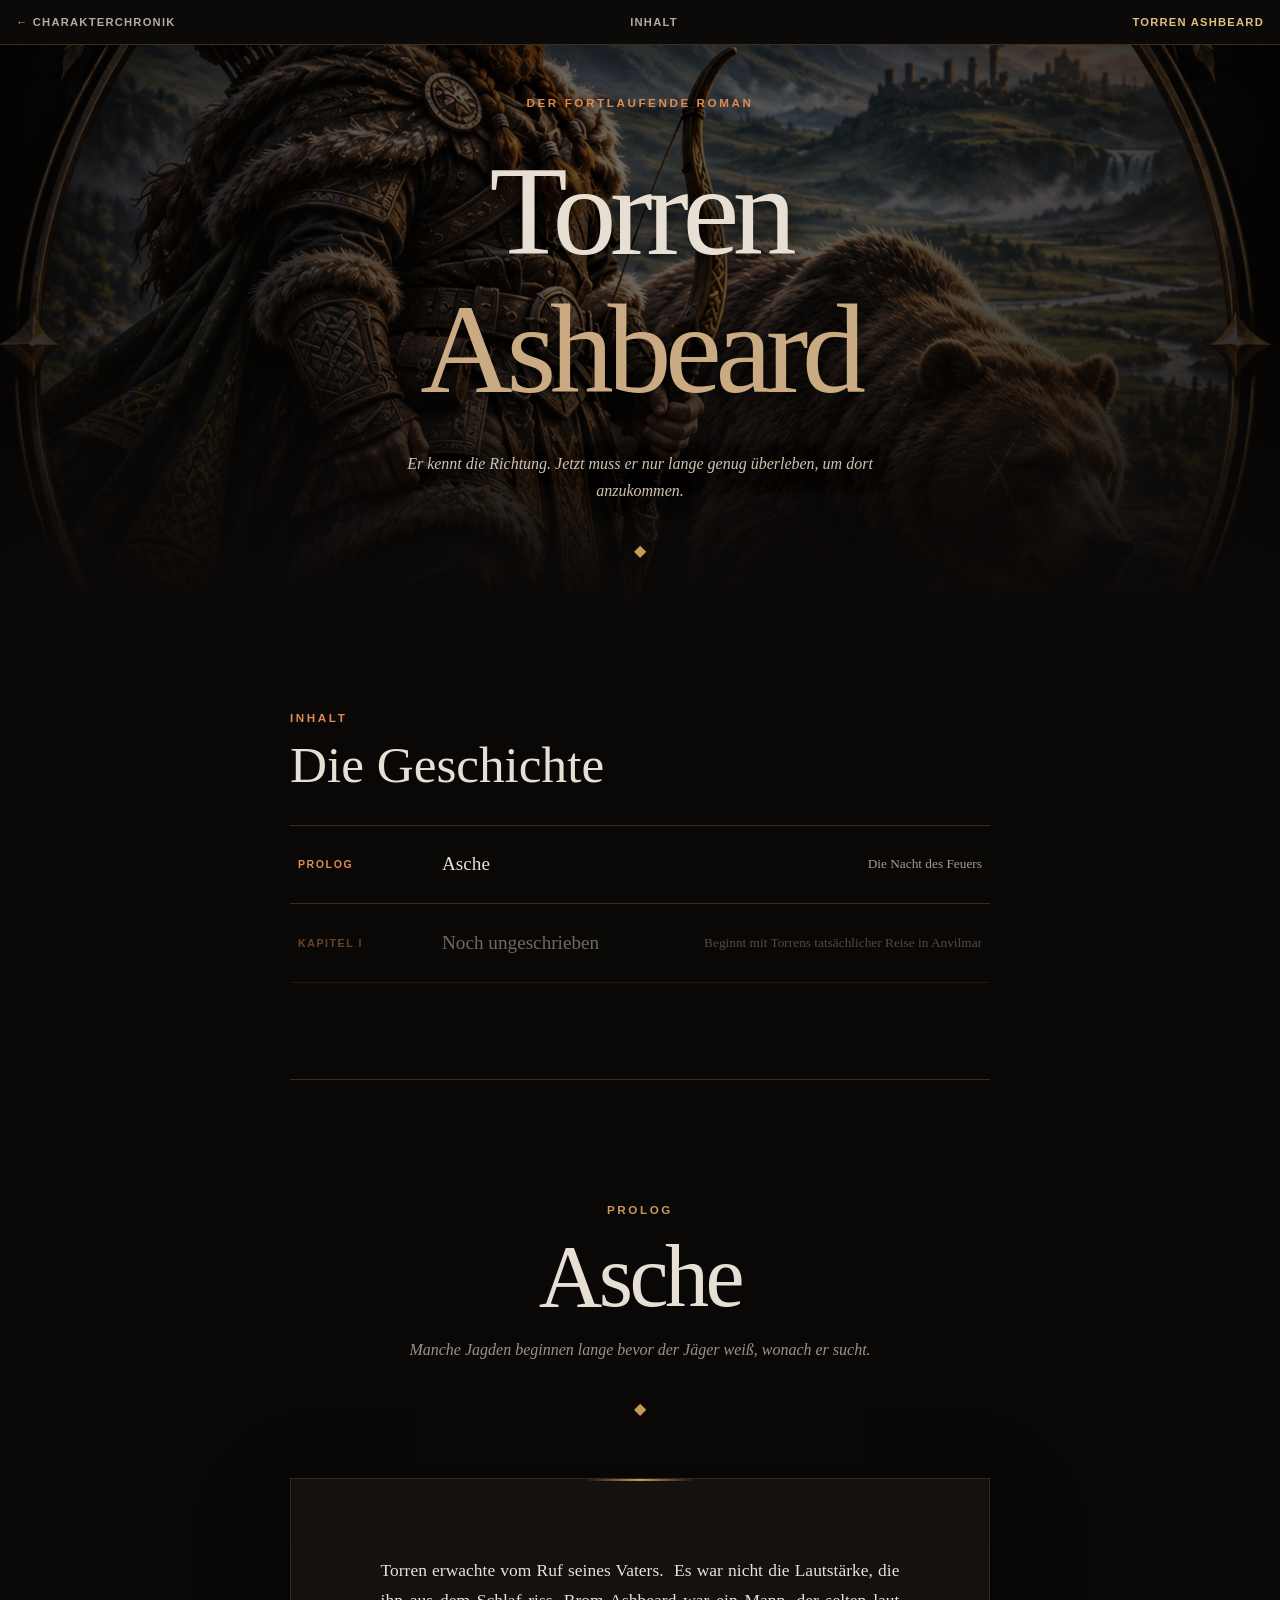
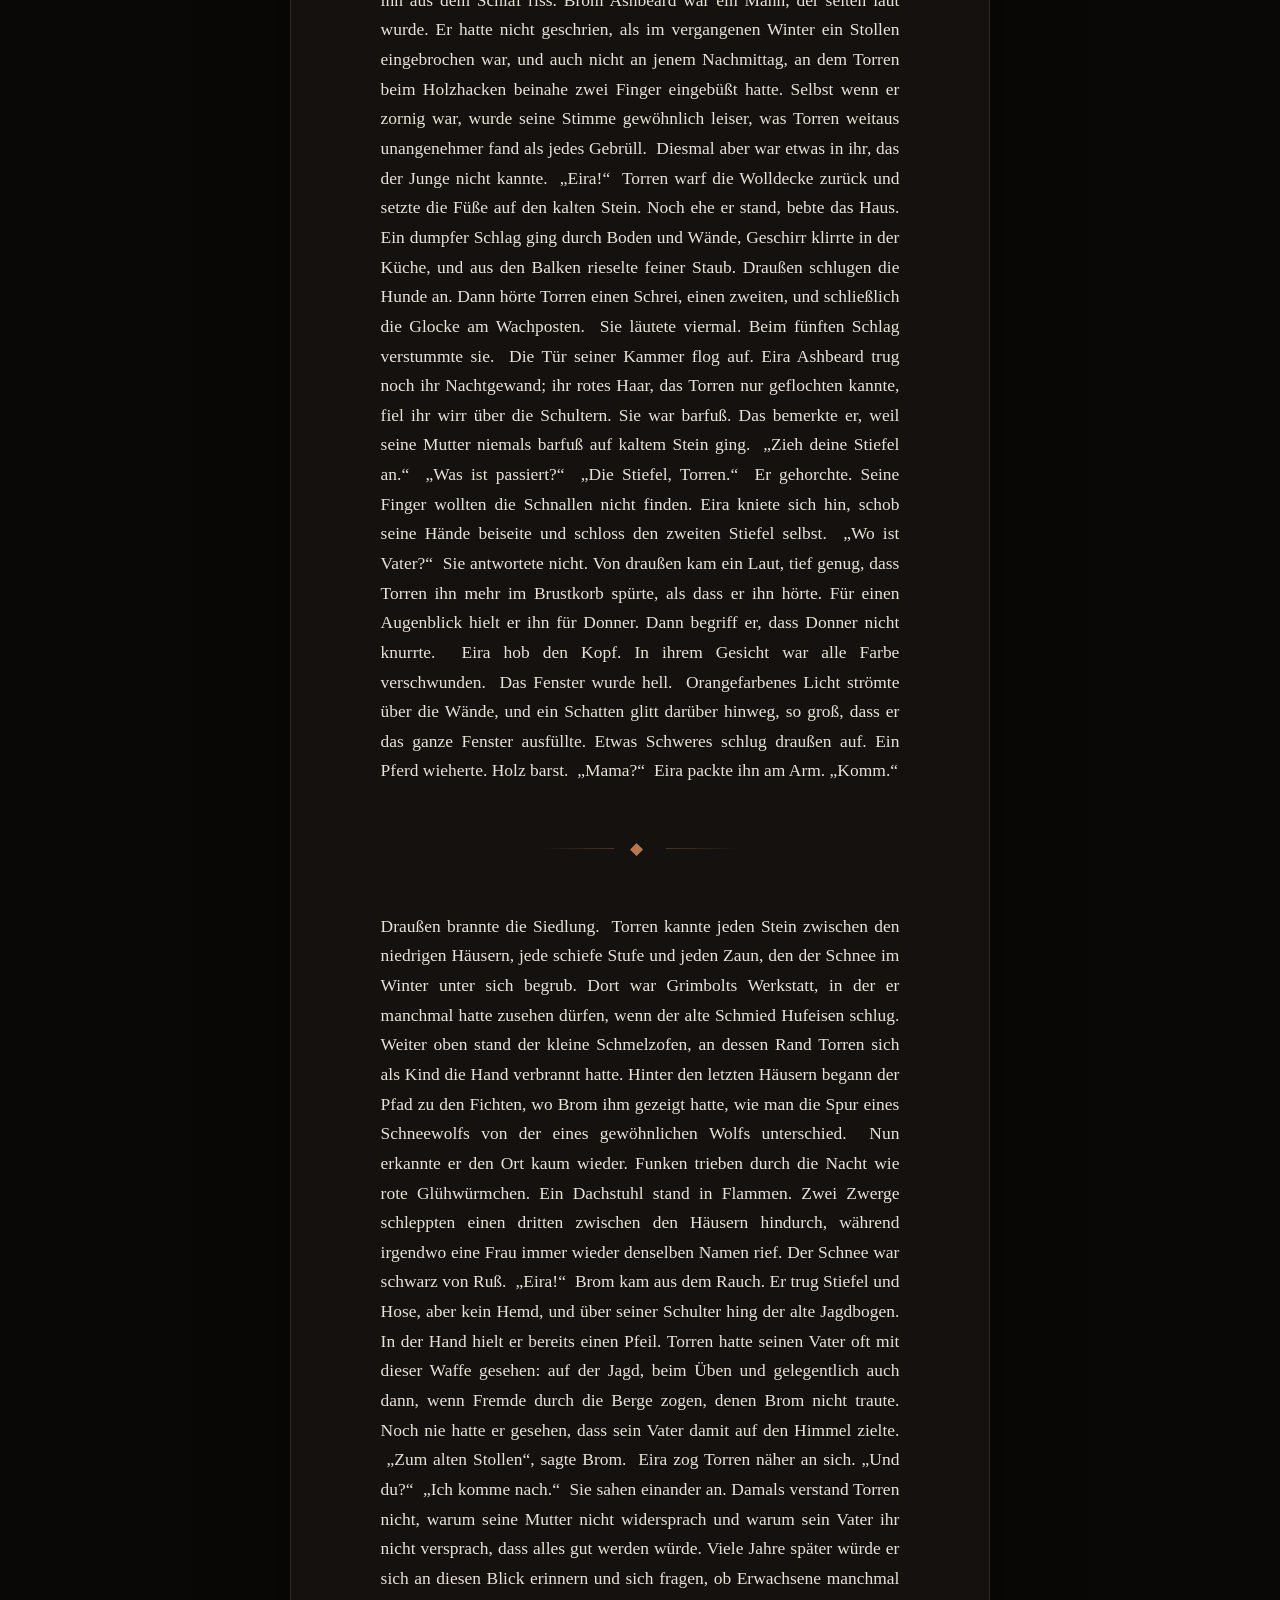
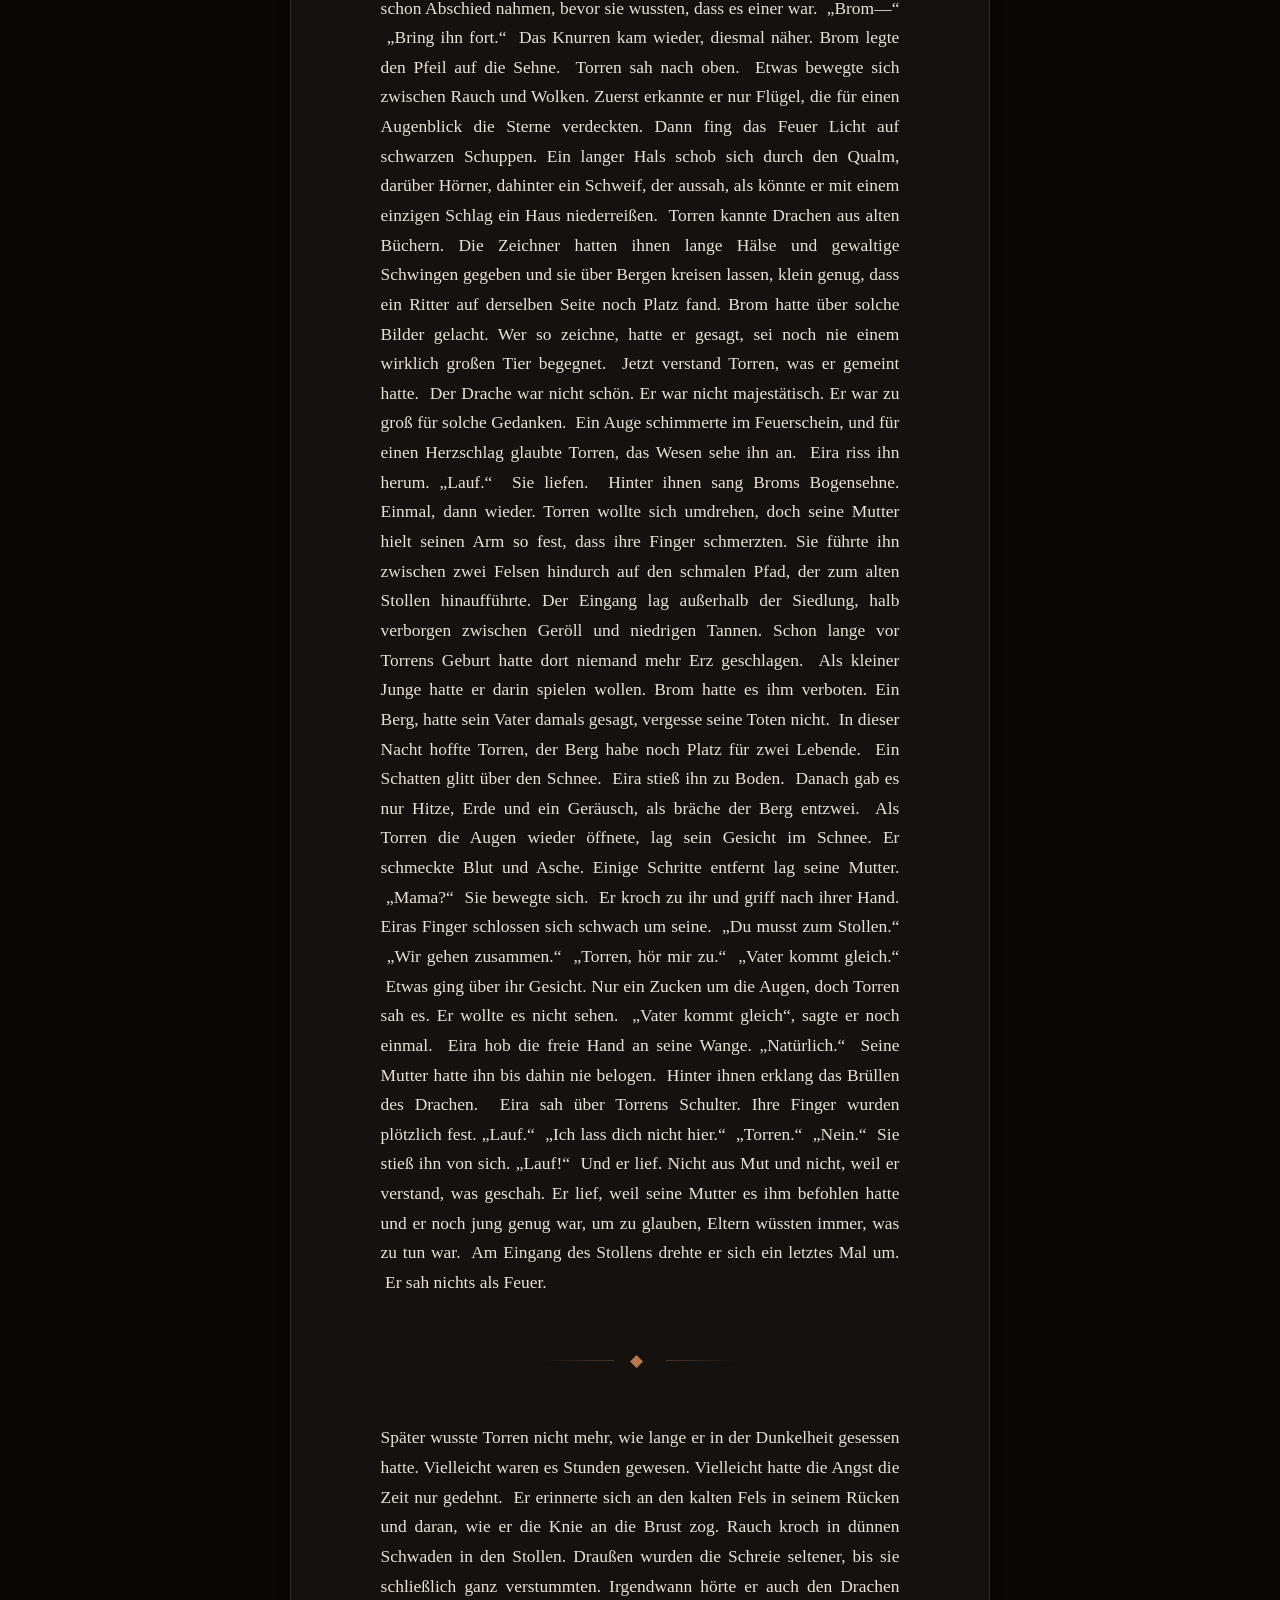
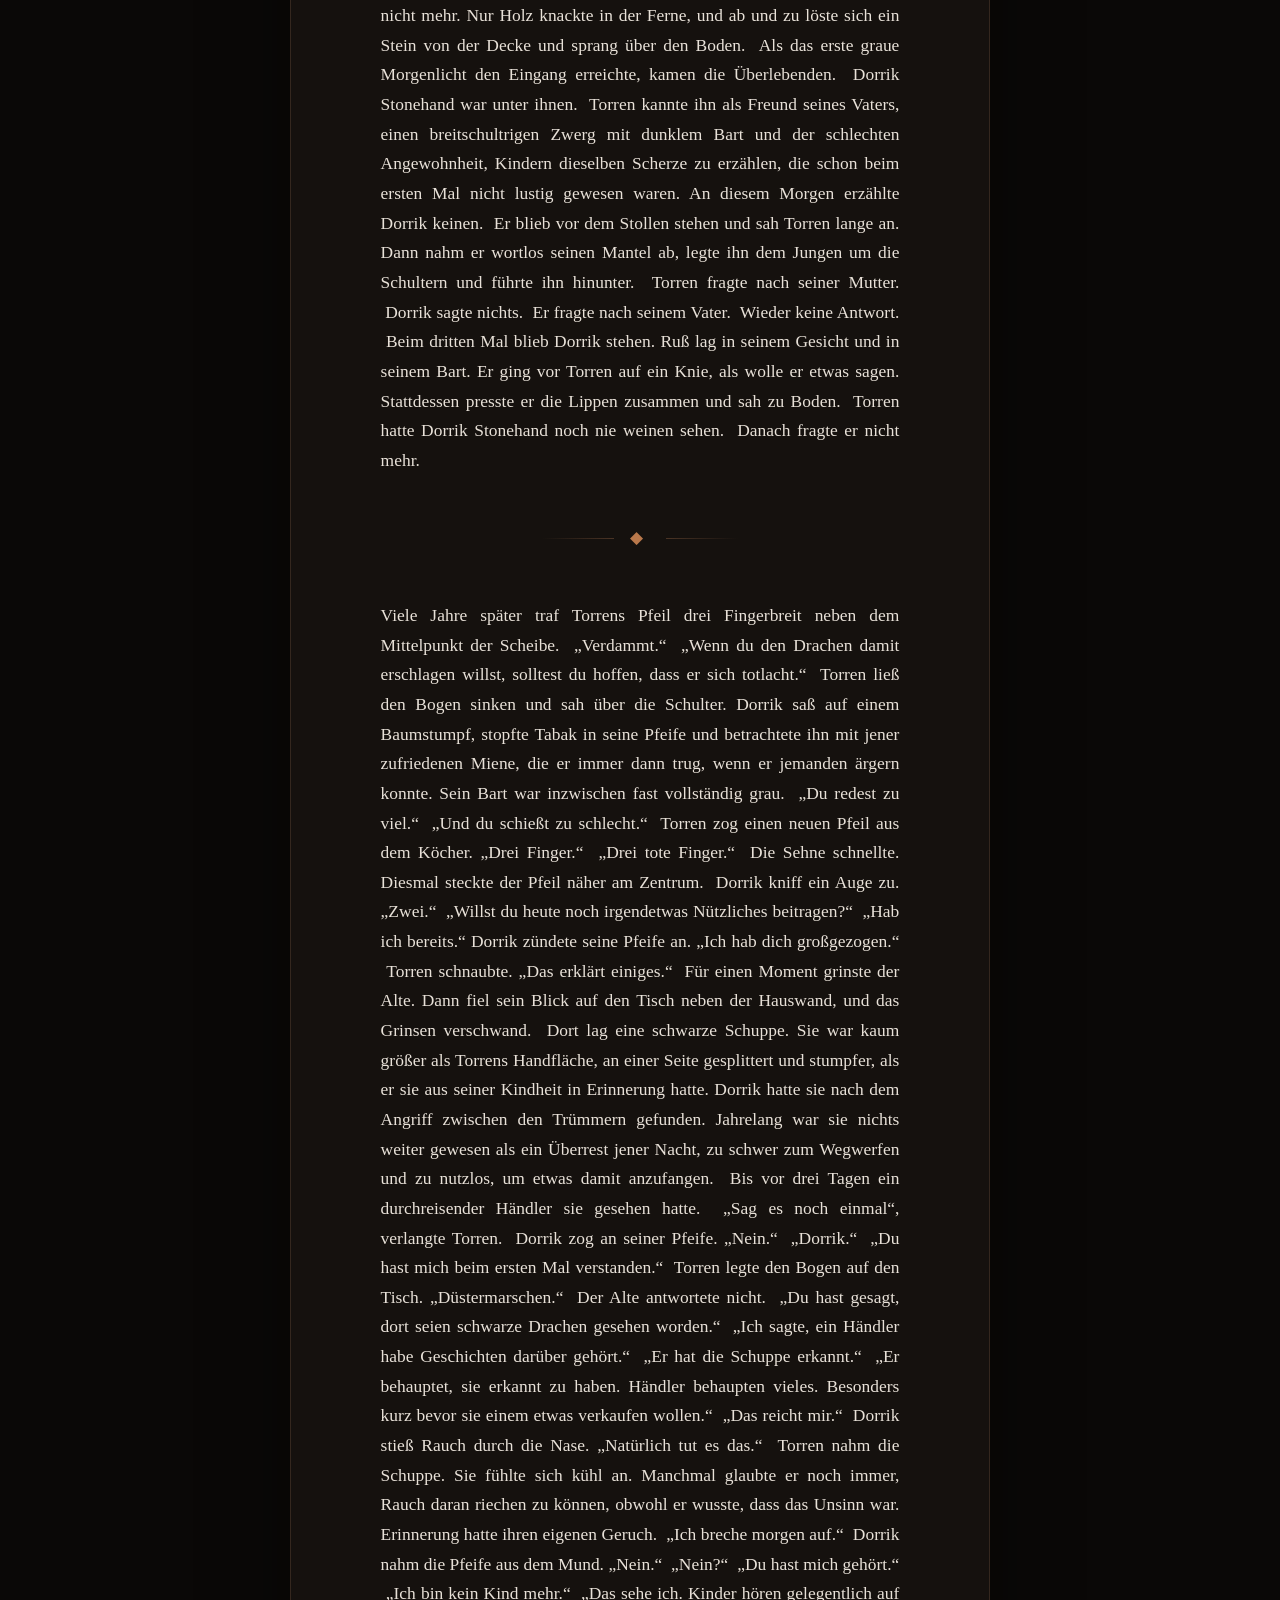
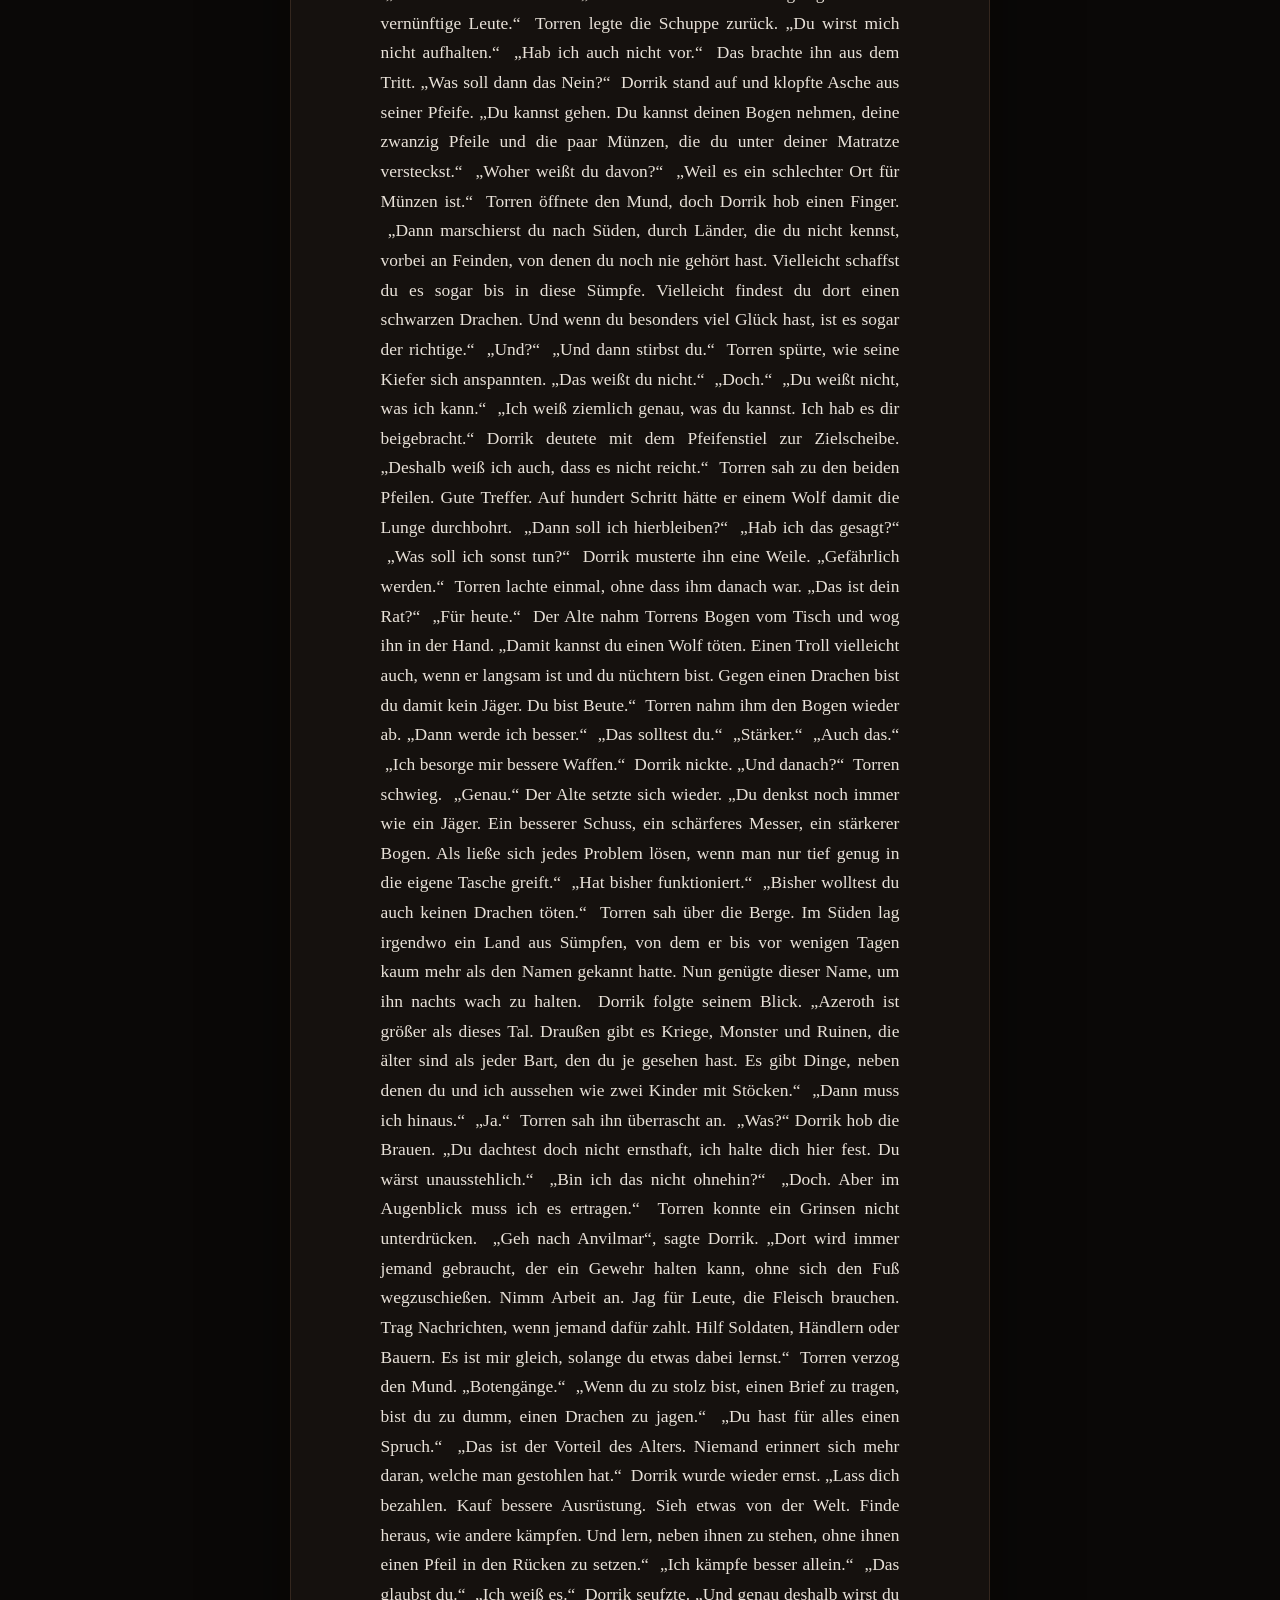
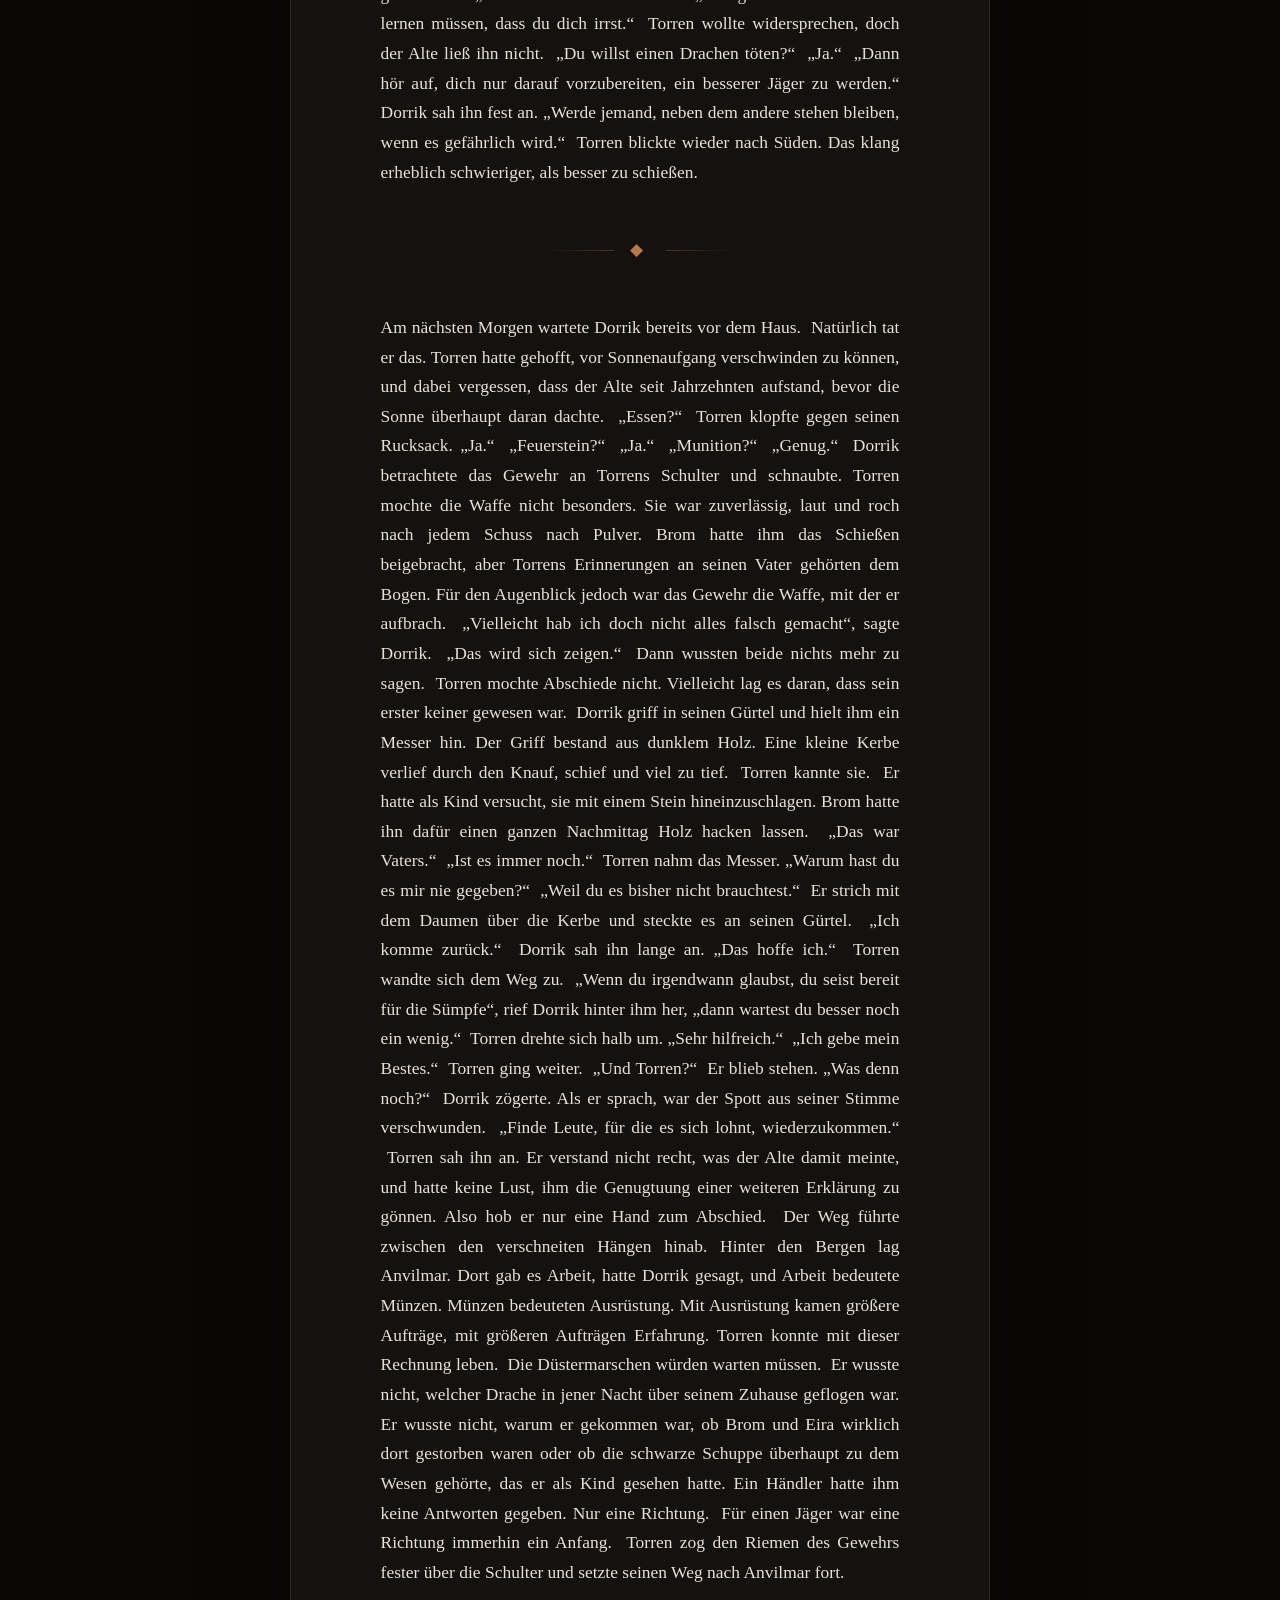
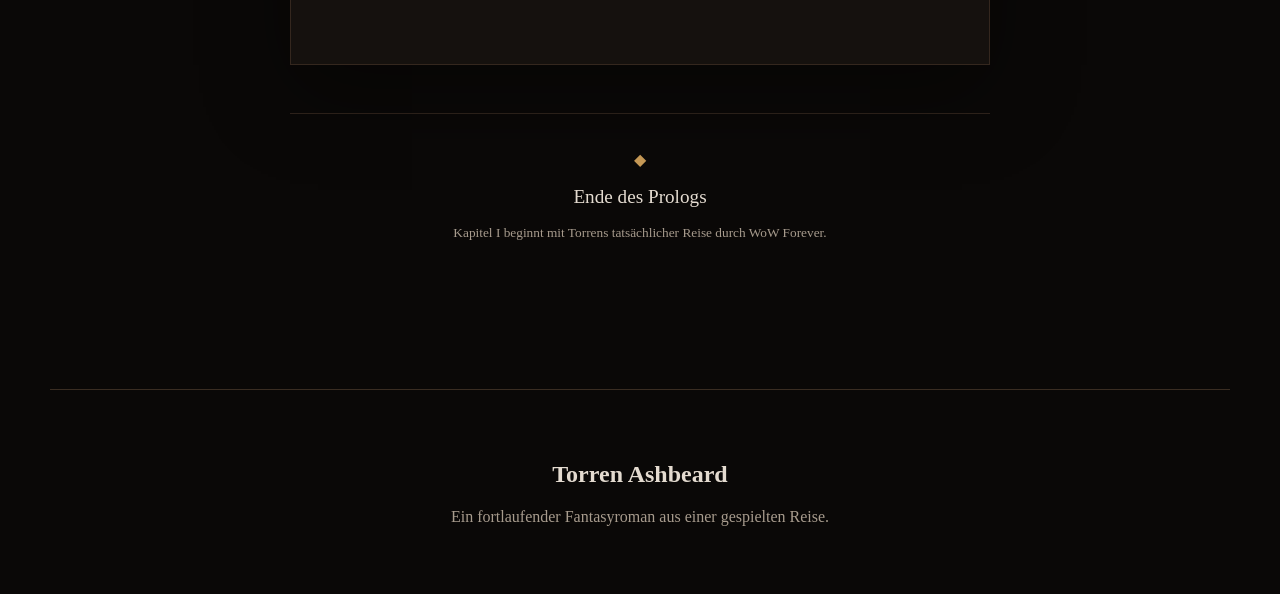
==== commit f6d4c80a: "Rewrite Torren prologue as traditional fantasy novel prose" ====
--- a/roman.html
+++ b/roman.html
@@ -1 +1,236 @@
-<!doctype html><html lang="de"><head><meta charset="utf-8"><meta name="viewport" content="width=device-width,initial-scale=1"><meta name="description" content="Der fortlaufende Fantasyroman über Torren Ashbeard."><title>Der Roman · Torren Ashbeard</title><link rel="stylesheet" href="style.css"><link rel="stylesheet" href="reader.css"></head><body class="novel-page"><nav class="novel-nav"><a href="index.html">← Charakterchronik</a><a href="#inhalt">Inhalt</a><span>Torren Ashbeard</span></nav><header class="novel-cover"><div class="novel-cover-image"></div><div class="novel-cover-veil"></div><div class="novel-cover-copy"><p class="kicker">DER FORTLAUFENDE ROMAN</p><h1>Torren<br><span>Ashbeard</span></h1><p>Er kennt die Richtung. Jetzt muss er nur lange genug überleben, um dort anzukommen.</p><div class="novel-mark">◆</div></div></header><main class="novel-main"><section id="inhalt" class="novel-toc"><p class="kicker">INHALT</p><h2>Die Geschichte</h2><div class="novel-toc-list"><a href="#prolog"><span>PROLOG</span><strong>Asche</strong><small>Die Nacht des Feuers</small></a><div class="locked-chapter"><span>KAPITEL I</span><strong>Noch ungeschrieben</strong><small>Beginnt mit Torrens tatsächlicher Reise</small></div></div></section><section id="prolog" class="novel-chapter"><header class="chapter-heading"><p class="kicker">PROLOG</p><h2>Asche</h2><p>Manche Jagden beginnen lange bevor der Jäger weiß, wonach er sucht.</p><div class="chapter-ornament">◆</div></header><article class="novel-text"><p>Torren erwachte, weil sein Vater schrie.</p><p>Nicht laut.</p><p>Brom Ashbeard war kein Mann, der laut wurde. Nicht, wenn ein Stollen einstürzte. Nicht, wenn ein Bär seine Spuren kreuzte. Nicht einmal damals, als Torren sich mit neun Wintern beim Holzhacken beinahe zwei Finger genommen hatte.</p><p>Doch in dieser Nacht lag etwas in seiner Stimme, das Torren nie zuvor gehört hatte.</p><p>Angst.</p><p>„Eira!“</p><p>Torren schlug die Decke zurück. Seine nackten Füße berührten den kalten Steinboden.</p><p>Dann bebte die Erde.</p><p>Ein dumpfer Schlag rollte durch das Haus. Staub rieselte von den Balken. Irgendwo zerbrach Ton, und für einen Moment blieb Torren einfach neben seinem Bett stehen.</p><p>Draußen bellten Hunde. Jemand schrie. Eine Glocke begann zu läuten.</p><p>Dreimal. Viermal.</p><p>Dann verstummte sie mitten im Schlag.</p><p>Torren lief zur Tür.</p><p>Seine Mutter kam ihm entgegen. Eira Ashbeard trug noch ihr Nachtgewand. Das rote Haar, das sie sonst zu einem schweren Zopf band, hing offen über ihren Schultern.</p><p>„Stiefel.“</p><p>„Was ist—“</p><p>„Torren. Stiefel. Jetzt.“</p><p>Er gehorchte. Seine Finger zitterten so sehr, dass er zweimal daneben griff. Seine Mutter kniete sich vor ihn und zog ihm den zweiten Stiefel selbst über den Fuß.</p><p>„Wo ist Vater?“</p><p>Eira antwortete nicht.</p><p>Von draußen drang ein Geräusch herein. Tief. So tief, dass Torren es zuerst für Donner hielt.</p><p>Doch Donner knurrte nicht.</p><p>Seine Mutter erstarrte.</p><p>Für einen Herzschlag bewegte sich nichts.</p><p>Dann wurde die Nacht hell.</p><p>Orangefarbenes Licht flutete durch das kleine Fenster. Ein gewaltiger Schatten glitt darüber hinweg und verschwand.</p><p>Torren sah zu seiner Mutter.</p><p>„Mama?“</p><p>Sie packte ihn am Arm.</p><p>„Komm.“</p><div class="chapter-break">◆ ◆ ◆</div><p>Draußen war die Welt aus Feuer.</p><p>Torren kannte jeden Stein dieses Ortes. Die niedrigen Häuser zwischen den Felsen. Die Werkstatt der Grimbolts. Den kleinen Schmelzofen, an dem er sich einmal die Hand verbrannt hatte. Den Weg hinauf zum Wachposten. Die Fichten, zwischen denen sein Vater ihm beigebracht hatte, die Spuren eines Schneewolfs von denen eines gewöhnlichen Wolfs zu unterscheiden.</p><p>Nichts davon sah noch aus wie zuvor.</p><p>Ein Dach brannte. Zwerge rannten zwischen den Häusern hindurch. Einer schleppte einen anderen über den Boden. Eine Frau rief immer wieder denselben Namen.</p><p>Über allem lag Rauch.</p><p>„Eira!“</p><p>Brom kam zwischen zwei Häusern hervor.</p><p>Torren hatte seinen Vater oft mit dem Bogen gesehen. Auf der Jagd. Beim Training. Manchmal auch, wenn Fremde durch die Berge zogen und Brom ihnen nicht traute.</p><p>Doch noch nie hatte Torren gesehen, wie sein Vater einen Pfeil auf etwas richtete, das am Himmel flog.</p><p>„Zum alten Stollen“, sagte Brom.</p><p>Seine Mutter zog Torren weiter.</p><p>„Und du?“</p><p>„Ich komme nach.“</p><p>Eira blieb stehen. Nur einen Augenblick.</p><p>Torren verstand damals nicht, was zwischen seinen Eltern geschah. Kein Wort. Nur ein Blick.</p><p>Jahre später würde er sich noch immer daran erinnern. Und sich fragen, ob sie bereits wussten, dass es ihr letzter war.</p><p>„Brom—“</p><p>„Bring ihn fort.“</p><p>Wieder dieses Geräusch. Diesmal näher.</p><p>Torren blickte nach oben.</p><p>Zwischen Rauch und Wolken bewegte sich etwas. Etwas Unmögliches.</p><p>Flügel verdeckten die Sterne. Schwarze Schuppen glänzten im Feuerlicht.</p><p>Torren hatte Bilder von Drachen gesehen. Alte Zeichnungen in Büchern, über die Brom immer gelacht hatte, weil die Künstler offensichtlich noch nie ein Tier aus der Nähe gesehen hatten.</p><p>Auf den Bildern wirkten Drachen groß. Majestätisch. Fast schön.</p><p>Dieses Wesen war nichts davon.</p><p>Es war gewaltig.</p><p>Torren sah einen langen Hals. Hörner. Einen Schweif, der durch den Rauch schnitt.</p><p>Und Augen.</p><p>Für einen winzigen Moment glaubte Torren, eines davon direkt auf sich gerichtet zu sehen.</p><p>Dann riss seine Mutter ihn herum.</p><p>„Nicht hinsehen! Lauf!“</p><p>Sie rannten.</p><p>Hinter ihnen schnellte Broms Bogensehne. Einmal. Noch einmal.</p><p>Torren wollte sich umdrehen. Seine Mutter ließ ihn nicht.</p><p>Sie rannten zwischen den Felsen hindurch, fort von den Häusern, hinauf zu einem schmalen Pfad. Der alte Stollen lag dort oben. Stillgelegt, lange bevor Torren geboren worden war.</p><p>Als Kind hatte er dort spielen wollen. Brom hatte es ihm verboten.</p><blockquote>„Ein Berg vergisst seine Toten nicht.“</blockquote><p>In jener Nacht hoffte Torren, dass der Berg noch Platz für zwei Lebende hatte.</p><p>Ein Schatten raste über sie hinweg.</p><p>Eira warf Torren zu Boden.</p><p>Hitze.</p><p>Mehr erinnerte er später nicht.</p><p>Hitze und ein Geräusch, als würde die Welt selbst auseinanderbrechen.</p><p>Als Torren die Augen öffnete, schmeckte er Blut und Erde.</p><p>„Mama?“</p><p>Keine Antwort.</p><p>„Mama!“</p><p>Er stemmte sich hoch. Eira lag einige Schritte entfernt.</p><p>Sie bewegte sich.</p><p>Torren kroch zu ihr.</p><p>„Torren.“</p><p>Ihre Stimme war kaum mehr als ein Flüstern.</p><p>„Ich bin hier.“</p><p>Er griff nach ihrer Hand. Sie drückte seine Finger.</p><p>„Du musst zum Stollen.“</p><p>„Wir gehen zusammen.“</p><p>„Hör mir zu.“</p><p>„Vater kommt gleich.“</p><p>Etwas veränderte sich in ihrem Gesicht.</p><p>Torren sah es. Und hasste sie in diesem Augenblick dafür.</p><p>Denn seine Mutter wusste etwas, das er nicht wissen wollte.</p><p>„Vater kommt gleich“, wiederholte er.</p><p>Eira hob eine Hand und legte sie an seine Wange.</p><p>„Natürlich.“</p><p>Eine Lüge.</p><p>Seine Mutter hatte ihn noch nie angelogen. Bis zu jener Nacht.</p><p>Hinter ihnen erklang ein Brüllen.</p><p>Eira drehte den Kopf. Dann stieß sie Torren von sich.</p><p>„Lauf.“</p><p>„Mama—“</p><p>„TORREN!“</p><p>Er lief.</p><p>Nicht weil er mutig war. Nicht weil er verstand.</p><p>Er lief, weil seine Mutter es ihm befohlen hatte.</p><p>Und Torren Ashbeard war noch jung genug, um zu glauben, dass Eltern immer wussten, was zu tun war.</p><p>Er erreichte den Stollen.</p><p>Drehte sich um.</p><p>Und sah Feuer.</p><div class="chapter-break">◆ ◆ ◆</div><p>Jahre später wusste Torren nicht mehr, wie lange er dort gewartet hatte.</p><p>Vielleicht Stunden. Vielleicht nur Minuten.</p><p>Er erinnerte sich daran, wie er die Knie an die Brust gezogen hatte. Wie Rauch in den Stollen kroch. Wie draußen Schreie verstummten.</p><p>Und wie irgendwann nichts mehr zu hören gewesen war.</p><p>Kein Drache. Keine Zwerge. Nicht seine Mutter. Nicht sein Vater.</p><p>Nur das Knacken brennenden Holzes.</p><p>Am Morgen fanden ihn die Überlebenden.</p><p>Dorrik Stonehand war unter ihnen.</p><p>Der alte Zwerg sagte nichts, als Torren aus dem Stollen kam. Er sah ihn nur an.</p><p>Dann nahm er seinen Mantel ab, legte ihn dem Jungen um die Schultern und führte ihn fort.</p><p>Torren fragte nach seinen Eltern.</p><p>Dorrik antwortete nicht.</p><p>Also fragte er noch einmal. Und noch einmal.</p><p>Bis Dorrik irgendwann stehen blieb.</p><p>Torren erinnerte sich daran, dass der alte Zwerg vor ihm in die Knie ging. An die Rußspuren in seinem Gesicht. Und daran, dass Dorrik Stonehand, den Torren niemals hatte weinen sehen, plötzlich Tränen in den Augen hatte.</p><p>Danach fragte Torren nicht mehr.</p><div class="chapter-break">◆ ◆ ◆</div><p><strong>Viele Jahre später.</strong></p><p>Der Pfeil traf drei Fingerbreit neben dem Zentrum.</p><p>Torren fluchte.</p><p>„Wenn du den Drachen damit erschlagen willst, musst du hoffen, dass er sich totlacht.“</p><p>Torren ließ den Bogen sinken.</p><p>Dorrik saß auf einem Baumstumpf hinter ihm und stopfte Tabak in seine Pfeife. Sein Bart war inzwischen fast vollständig grau.</p><p>„Du redest zu viel.“</p><p>„Und du schießt zu schlecht.“</p><p>Torren zog einen weiteren Pfeil.</p><p>„Drei Finger.“</p><p>„Drei tote Finger.“</p><p>Die Sehne schnellte.</p><p>Der zweite Pfeil traf näher am Zentrum.</p><p>Dorrik betrachtete die Zielscheibe.</p><p>„Zwei.“</p><p>Torren drehte sich um. „Willst du eigentlich irgendetwas Nützliches beitragen?“</p><p>„Hab ich bereits.“ Dorrik zündete seine Pfeife an. „Ich hab dich großgezogen.“</p><p>Torren schnaubte. „Das erklärt einiges.“</p><p>Ein kurzes Grinsen erschien unter Dorriks Bart.</p><p>Dann sah er den Gegenstand auf dem Tisch.</p><p>Das Grinsen verschwand.</p><p>Eine Schuppe lag dort. Schwarz. Kaum größer als Torrens Handfläche und an einer Seite gesplittert.</p><p>Sie war das Einzige, was Dorrik damals aus den Trümmern mitgenommen hatte. Torren hatte sie jahrelang für bedeutungslos gehalten.</p><p>Bis vor drei Tagen.</p><p>„Sag es noch einmal“, sagte Torren.</p><p>Dorrik zog an seiner Pfeife. „Nein.“</p><p>„Dorrik.“</p><p>„Du hast mich beim ersten Mal verstanden.“</p><p>Torren legte den Bogen beiseite.</p><p>„Die Düstermarschen.“</p><p>Dorrik schwieg.</p><p>„Du hast gesagt, dass dort schwarze Drachen gesehen wurden.“</p><p>„Ich sagte, dass ein Händler Geschichten darüber erzählt hat.“</p><p>„Und dass er diese Schuppe erkannt hat.“</p><p>„Er behauptet, sie erkannt zu haben.“</p><p>„Das reicht mir.“</p><p>Dorrik lachte. Diesmal war nichts Belustigtes daran.</p><p>„Natürlich reicht dir das.“</p><p>Torren nahm die Schuppe vom Tisch. Selbst nach all den Jahren glaubte er manchmal noch, Rauch daran riechen zu können.</p><p>„Ich breche morgen auf.“</p><p>Dorrik nahm die Pfeife aus dem Mund.</p><p>„Nein.“</p><p>Torren sah ihn an. „Nein?“</p><p>„Nein.“</p><p>„Ich bin kein Kind mehr.“</p><p>„Das sehe ich.“</p><p>„Dann versuch nicht, mich wie eines zu behandeln.“</p><p>Dorrik stand auf.</p><p>„Du kannst gehen“, sagte er.</p><p>Torren runzelte die Stirn.</p><p>„Ich werde dich nicht aufhalten.“</p><p>„Gut.“</p><p>„Du kannst deinen Bogen nehmen. Deine zwanzig Pfeile. Die paar Münzen, die du unter deiner Matratze versteckst—“</p><p>„Woher weißt du davon?“</p><p>„Schlechter Ort.“</p><p>Torren öffnete den Mund.</p><p>Dorrik hob einen Finger.</p><p>„Du kannst nach Süden marschieren. Durch Länder, die du nicht kennst. Zu Feinden, von denen du noch nie gehört hast. Und wenn du tatsächlich die Düstermarschen erreichst, kannst du dort nach dem Ding suchen, das deine Eltern getötet hat.“</p><p>Torren schwieg.</p><p>Dorrik trat näher.</p><p>„Und dann stirbst du.“</p><p>„Das weißt du nicht.“</p><p>„Doch.“</p><p>„Du weißt nicht, was ich kann.“</p><p>„Ich weiß ganz genau, was du kannst.“</p><p>Dorriks Stimme wurde leiser.</p><p>„Deshalb weiß ich, dass es nicht reicht.“</p><p>Torren spürte, wie sich seine Hand um die Schuppe schloss.</p><p>„Dann soll ich hierbleiben?“</p><p>„Hab ich das gesagt?“</p><p>„Was soll ich sonst tun?“</p><p>Dorrik sah zum Ziel. Zwei Pfeile steckten darin. Saubere Treffer.</p><p>Für einen Jäger.</p><p>Für einen Drachen bedeutungslos.</p><blockquote>„Werde gefährlich.“</blockquote><p>Torren sagte nichts.</p><p>Dorrik zeigte auf seinen Bogen.</p><p>„Damit kannst du einen Wolf töten. Vielleicht einen Troll, wenn er langsam und du nicht besoffen bist.“</p><p>„Sehr ermutigend.“</p><p>„Gegen einen Drachen bist du damit kein Jäger.“</p><p>Dorrik sah ihn an.</p><blockquote>„Du bist Beute.“</blockquote><p>Das Wort traf härter als jede Beleidigung.</p><p>Torren steckte die Schuppe ein.</p><p>„Dann werde ich besser.“</p><p>„Ja.“</p><p>„Stärker.“</p><p>„Ja.“</p><p>„Ich besorge mir bessere Waffen.“</p><p>„Ja.“</p><p>Torren breitete die Arme aus. „Was willst du dann von mir hören?“</p><p>Dorrik schwieg einen Moment.</p><p>„Dass du verstanden hast.“</p><p>„Was?“</p><p>Der alte Zwerg deutete auf die Berge hinter ihnen.</p><p>„Dass Azeroth größer ist als dieses Tal.“</p><p>Torren verdrehte die Augen. „Jetzt wirst du wieder weise.“</p><p>„Passiert im Alter.“</p><p>„Schreckliche Angewohnheit.“</p><p>Dorrik ignorierte ihn.</p><p>„Draußen gibt es Dinge, neben denen dieser Bogen wie ein Kinderspielzeug aussieht. Kriege. Monster. Ruinen. Kreaturen, deren Namen du nicht einmal kennst.“</p><p>Torren blickte nach Süden.</p><p>Irgendwo dort lagen die Düstermarschen. Zum ersten Mal seit vielen Jahren hatte seine Erinnerung eine Richtung bekommen.</p><p>„Dann gehe ich hinaus.“</p><p>Dorrik nickte. „Gut.“</p><p>Torren sah überrascht zu ihm. „Gut?“</p><p>„Nimm Aufträge an. Jag. Kämpf. Arbeite für Soldaten, Händler, Bauern – mir egal. Lass dich bezahlen. Kauf dir Ausrüstung. Lerne, was außerhalb dieser Berge lebt.“</p><p>Er trat näher.</p><p>„Und vor allem lernst du, mit anderen zu kämpfen.“</p><p>Torren verzog das Gesicht. „Ich kämpfe besser allein.“</p><p>Dorrik lachte. „Genau deshalb wirst du sterben.“</p><p>Torren schwieg.</p><p>Dorrik legte ihm eine Hand auf die Schulter.</p><p>„Du willst einen Drachen töten, Junge?“</p><p>Torren sah ihn an. „Ja.“</p><p>Zum ersten Mal machte Dorrik keinen Witz.</p><blockquote>„Dann hör auf, dich darauf vorzubereiten, ein besserer Jäger zu werden. Werde jemand, dem andere in den Tod folgen würden.“</blockquote><p>Torren blickte wieder nach Süden.</p><p>Das klang wesentlich schwieriger.</p><div class="chapter-break">◆ ◆ ◆</div><p>Am nächsten Morgen stand Dorrik vor dem Haus.</p><p>Natürlich.</p><p>Torren hatte gehofft, verschwinden zu können, bevor der Alte aufstand. Offensichtlich hatte er vergessen, dass Dorrik seit ungefähr fünfzig Jahren vor Sonnenaufgang wach wurde.</p><p>„Du hast Essen?“</p><p>„Ja.“</p><p>„Feuerstein?“</p><p>„Ja.“</p><p>„Ersatzsehne?“</p><p>Torren klopfte gegen seine Tasche. „Zwei.“</p><p>Dorrik nickte anerkennend. „Vielleicht hab ich doch nicht alles falsch gemacht.“</p><p>Torren grinste.</p><p>Dann wurde es still.</p><p>Er mochte Abschiede nicht. Vielleicht weil sein erster nie einer gewesen war.</p><p>Dorrik hielt ihm etwas hin.</p><p>Ein Messer.</p><p>Torren kannte es.</p><p>Der Griff war aus dunklem Holz. Eine kleine Kerbe verlief durch den Knauf.</p><p>Er hatte als Kind versucht, sie mit einem Stein herauszuschlagen. Brom hatte ihn dafür einen ganzen Nachmittag Holz hacken lassen.</p><p>Torren nahm das Messer.</p><p>„Vaters.“</p><p>Dorrik nickte.</p><p>„Warum hast du mir das nie gegeben?“</p><p>„Weil du es bisher nicht brauchtest.“</p><p>Torren strich mit dem Daumen über die Kerbe. Dann steckte er das Messer an seinen Gürtel.</p><p>„Ich komme zurück.“</p><p>Dorrik sah ihn lange an.</p><p>„Das hoffe ich.“</p><p>Torren wandte sich ab.</p><p>„Torren.“</p><p>Er blieb stehen. „Was?“</p><p>„Wenn du irgendwann glaubst, dass du bereit für die Sümpfe bist …“</p><p>Torren blickte über die Schulter.</p><p>Dorrik stand vor dem kleinen Haus, die Arme vor der Brust verschränkt.</p><p>„… dann bist du es wahrscheinlich noch nicht.“</p><p>Torren grinste. „Sehr hilfreich.“</p><p>Er ging weiter.</p><p>„Und Torren?“</p><p>„Was denn noch?“</p><p>Dorrik zögerte.</p><p>Als er schließlich sprach, war seine Stimme anders. Nicht die Stimme seines Lehrers. Nicht die des alten Zwerges, der immer einen Spruch parat hatte.</p><p>Es war die Stimme des Mannes, der vor vielen Jahren einen verängstigten Jungen aus einem ausgebrannten Stollen getragen hatte.</p><blockquote>„Finde Leute, für die es sich lohnt, wiederzukommen.“</blockquote><p>Torren sah ihn an.</p><p>Er verstand nicht, was Dorrik damit meinte.</p><p>Nicht damals.</p><p>Also hob er nur die Hand zum Abschied und setzte seinen Weg fort.</p><p>Vor ihm lagen die Berge. Dahinter Länder, deren Namen er kaum kannte.</p><p>Aufträge. Gold. Gefahren. Kämpfe.</p><p>Vielleicht irgendwann Gefährten.</p><p>Und weit im Süden warteten Sümpfe.</p><p>Dort irgendwo lag die Antwort auf eine Frage, die Torren Ashbeard fast sein ganzes Leben verfolgt hatte.</p><p>Er wusste nicht, welcher Drache in jener Nacht über seinem Zuhause geflogen war. Er wusste nicht, warum er gekommen war. Er wusste nicht, ob das Wesen überhaupt noch lebte.</p><p>Aber Torren hatte eine Spur.</p><p>Für einen Jäger war das genug.</p><p>Noch war er kein Held.</p><p>Noch war er kein Drachentöter.</p><p>Noch war er nur Torren Ashbeard.</p><p>Ein junger Zwerg.</p><p>Ein Bogen.</p><p>Zwanzig Pfeile.</p><p>Und eine Rechnung, die seit vielen Jahren offenstand.</p></article><div class="chapter-end"><span>◆</span><strong>Ende des Prologs</strong><small>Kapitel I entsteht mit Torrens Reise durch WoW Forever.</small></div></section></main><footer><strong>Torren Ashbeard</strong><span>Ein fortlaufender Fantasyroman aus einer gespielten Reise.</span></footer></body></html>+<!doctype html>
+<html lang="de">
+<head>
+<meta charset="utf-8">
+<meta name="viewport" content="width=device-width,initial-scale=1">
+<meta name="description" content="Der fortlaufende Fantasyroman über Torren Ashbeard.">
+<title>Der Roman · Torren Ashbeard</title>
+<link rel="stylesheet" href="style.css">
+<link rel="stylesheet" href="reader.css">
+</head>
+<body class="novel-page">
+<nav class="novel-nav"><a href="index.html">← Charakterchronik</a><a href="#inhalt">Inhalt</a><span>Torren Ashbeard</span></nav>
+<header class="novel-cover"><div class="novel-cover-image"></div><div class="novel-cover-veil"></div><div class="novel-cover-copy"><p class="kicker">DER FORTLAUFENDE ROMAN</p><h1>Torren<br><span>Ashbeard</span></h1><p>Er kennt die Richtung. Jetzt muss er nur lange genug überleben, um dort anzukommen.</p><div class="novel-mark">◆</div></div></header>
+<main class="novel-main">
+<section id="inhalt" class="novel-toc"><p class="kicker">INHALT</p><h2>Die Geschichte</h2><div class="novel-toc-list"><a href="#prolog"><span>PROLOG</span><strong>Asche</strong><small>Die Nacht des Feuers</small></a><div class="locked-chapter"><span>KAPITEL I</span><strong>Noch ungeschrieben</strong><small>Beginnt mit Torrens tatsächlicher Reise in Anvilmar</small></div></div></section>
+<section id="prolog" class="novel-chapter">
+<header class="chapter-heading"><p class="kicker">PROLOG</p><h2>Asche</h2><p>Manche Jagden beginnen lange bevor der Jäger weiß, wonach er sucht.</p><div class="chapter-ornament">◆</div></header>
+<article class="novel-text">
+<p>Torren erwachte vom Ruf seines Vaters.</p>
+<p>Es war nicht die Lautstärke, die ihn aus dem Schlaf riss. Brom Ashbeard war ein Mann, der selten laut wurde. Er hatte nicht geschrien, als im vergangenen Winter ein Stollen eingebrochen war, und auch nicht an jenem Nachmittag, an dem Torren beim Holzhacken beinahe zwei Finger eingebüßt hatte. Selbst wenn er zornig war, wurde seine Stimme gewöhnlich leiser, was Torren weitaus unangenehmer fand als jedes Gebrüll.</p>
+<p>Diesmal aber war etwas in ihr, das der Junge nicht kannte.</p>
+<p>„Eira!“</p>
+<p>Torren warf die Wolldecke zurück und setzte die Füße auf den kalten Stein. Noch ehe er stand, bebte das Haus. Ein dumpfer Schlag ging durch Boden und Wände, Geschirr klirrte in der Küche, und aus den Balken rieselte feiner Staub. Draußen schlugen die Hunde an. Dann hörte Torren einen Schrei, einen zweiten, und schließlich die Glocke am Wachposten.</p>
+<p>Sie läutete viermal. Beim fünften Schlag verstummte sie.</p>
+<p>Die Tür seiner Kammer flog auf. Eira Ashbeard trug noch ihr Nachtgewand; ihr rotes Haar, das Torren nur geflochten kannte, fiel ihr wirr über die Schultern. Sie war barfuß. Das bemerkte er, weil seine Mutter niemals barfuß auf kaltem Stein ging.</p>
+<p>„Zieh deine Stiefel an.“</p>
+<p>„Was ist passiert?“</p>
+<p>„Die Stiefel, Torren.“</p>
+<p>Er gehorchte. Seine Finger wollten die Schnallen nicht finden. Eira kniete sich hin, schob seine Hände beiseite und schloss den zweiten Stiefel selbst.</p>
+<p>„Wo ist Vater?“</p>
+<p>Sie antwortete nicht. Von draußen kam ein Laut, tief genug, dass Torren ihn mehr im Brustkorb spürte, als dass er ihn hörte. Für einen Augenblick hielt er ihn für Donner. Dann begriff er, dass Donner nicht knurrte.</p>
+<p>Eira hob den Kopf. In ihrem Gesicht war alle Farbe verschwunden.</p>
+<p>Das Fenster wurde hell.</p>
+<p>Orangefarbenes Licht strömte über die Wände, und ein Schatten glitt darüber hinweg, so groß, dass er das ganze Fenster ausfüllte. Etwas Schweres schlug draußen auf. Ein Pferd wieherte. Holz barst.</p>
+<p>„Mama?“</p>
+<p>Eira packte ihn am Arm. „Komm.“</p>
+<div class="chapter-break">◆</div>
+<p>Draußen brannte die Siedlung.</p>
+<p>Torren kannte jeden Stein zwischen den niedrigen Häusern, jede schiefe Stufe und jeden Zaun, den der Schnee im Winter unter sich begrub. Dort war Grimbolts Werkstatt, in der er manchmal hatte zusehen dürfen, wenn der alte Schmied Hufeisen schlug. Weiter oben stand der kleine Schmelzofen, an dessen Rand Torren sich als Kind die Hand verbrannt hatte. Hinter den letzten Häusern begann der Pfad zu den Fichten, wo Brom ihm gezeigt hatte, wie man die Spur eines Schneewolfs von der eines gewöhnlichen Wolfs unterschied.</p>
+<p>Nun erkannte er den Ort kaum wieder. Funken trieben durch die Nacht wie rote Glühwürmchen. Ein Dachstuhl stand in Flammen. Zwei Zwerge schleppten einen dritten zwischen den Häusern hindurch, während irgendwo eine Frau immer wieder denselben Namen rief. Der Schnee war schwarz von Ruß.</p>
+<p>„Eira!“</p>
+<p>Brom kam aus dem Rauch. Er trug Stiefel und Hose, aber kein Hemd, und über seiner Schulter hing der alte Jagdbogen. In der Hand hielt er bereits einen Pfeil. Torren hatte seinen Vater oft mit dieser Waffe gesehen: auf der Jagd, beim Üben und gelegentlich auch dann, wenn Fremde durch die Berge zogen, denen Brom nicht traute. Noch nie hatte er gesehen, dass sein Vater damit auf den Himmel zielte.</p>
+<p>„Zum alten Stollen“, sagte Brom.</p>
+<p>Eira zog Torren näher an sich. „Und du?“</p>
+<p>„Ich komme nach.“</p>
+<p>Sie sahen einander an. Damals verstand Torren nicht, warum seine Mutter nicht widersprach und warum sein Vater ihr nicht versprach, dass alles gut werden würde. Viele Jahre später würde er sich an diesen Blick erinnern und sich fragen, ob Erwachsene manchmal schon Abschied nahmen, bevor sie wussten, dass es einer war.</p>
+<p>„Brom—“</p>
+<p>„Bring ihn fort.“</p>
+<p>Das Knurren kam wieder, diesmal näher. Brom legte den Pfeil auf die Sehne.</p>
+<p>Torren sah nach oben.</p>
+<p>Etwas bewegte sich zwischen Rauch und Wolken. Zuerst erkannte er nur Flügel, die für einen Augenblick die Sterne verdeckten. Dann fing das Feuer Licht auf schwarzen Schuppen. Ein langer Hals schob sich durch den Qualm, darüber Hörner, dahinter ein Schweif, der aussah, als könnte er mit einem einzigen Schlag ein Haus niederreißen.</p>
+<p>Torren kannte Drachen aus alten Büchern. Die Zeichner hatten ihnen lange Hälse und gewaltige Schwingen gegeben und sie über Bergen kreisen lassen, klein genug, dass ein Ritter auf derselben Seite noch Platz fand. Brom hatte über solche Bilder gelacht. Wer so zeichne, hatte er gesagt, sei noch nie einem wirklich großen Tier begegnet.</p>
+<p>Jetzt verstand Torren, was er gemeint hatte.</p>
+<p>Der Drache war nicht schön. Er war nicht majestätisch. Er war zu groß für solche Gedanken.</p>
+<p>Ein Auge schimmerte im Feuerschein, und für einen Herzschlag glaubte Torren, das Wesen sehe ihn an.</p>
+<p>Eira riss ihn herum. „Lauf.“</p>
+<p>Sie liefen.</p>
+<p>Hinter ihnen sang Broms Bogensehne. Einmal, dann wieder. Torren wollte sich umdrehen, doch seine Mutter hielt seinen Arm so fest, dass ihre Finger schmerzten. Sie führte ihn zwischen zwei Felsen hindurch auf den schmalen Pfad, der zum alten Stollen hinaufführte. Der Eingang lag außerhalb der Siedlung, halb verborgen zwischen Geröll und niedrigen Tannen. Schon lange vor Torrens Geburt hatte dort niemand mehr Erz geschlagen.</p>
+<p>Als kleiner Junge hatte er darin spielen wollen. Brom hatte es ihm verboten. Ein Berg, hatte sein Vater damals gesagt, vergesse seine Toten nicht.</p>
+<p>In dieser Nacht hoffte Torren, der Berg habe noch Platz für zwei Lebende.</p>
+<p>Ein Schatten glitt über den Schnee.</p>
+<p>Eira stieß ihn zu Boden.</p>
+<p>Danach gab es nur Hitze, Erde und ein Geräusch, als bräche der Berg entzwei.</p>
+<p>Als Torren die Augen wieder öffnete, lag sein Gesicht im Schnee. Er schmeckte Blut und Asche. Einige Schritte entfernt lag seine Mutter.</p>
+<p>„Mama?“</p>
+<p>Sie bewegte sich.</p>
+<p>Er kroch zu ihr und griff nach ihrer Hand. Eiras Finger schlossen sich schwach um seine.</p>
+<p>„Du musst zum Stollen.“</p>
+<p>„Wir gehen zusammen.“</p>
+<p>„Torren, hör mir zu.“</p>
+<p>„Vater kommt gleich.“</p>
+<p>Etwas ging über ihr Gesicht. Nur ein Zucken um die Augen, doch Torren sah es. Er wollte es nicht sehen.</p>
+<p>„Vater kommt gleich“, sagte er noch einmal.</p>
+<p>Eira hob die freie Hand an seine Wange. „Natürlich.“</p>
+<p>Seine Mutter hatte ihn bis dahin nie belogen.</p>
+<p>Hinter ihnen erklang das Brüllen des Drachen.</p>
+<p>Eira sah über Torrens Schulter. Ihre Finger wurden plötzlich fest. „Lauf.“</p>
+<p>„Ich lass dich nicht hier.“</p>
+<p>„Torren.“</p>
+<p>„Nein.“</p>
+<p>Sie stieß ihn von sich. „Lauf!“</p>
+<p>Und er lief. Nicht aus Mut und nicht, weil er verstand, was geschah. Er lief, weil seine Mutter es ihm befohlen hatte und er noch jung genug war, um zu glauben, Eltern wüssten immer, was zu tun war.</p>
+<p>Am Eingang des Stollens drehte er sich ein letztes Mal um.</p>
+<p>Er sah nichts als Feuer.</p>
+<div class="chapter-break">◆</div>
+<p>Später wusste Torren nicht mehr, wie lange er in der Dunkelheit gesessen hatte. Vielleicht waren es Stunden gewesen. Vielleicht hatte die Angst die Zeit nur gedehnt.</p>
+<p>Er erinnerte sich an den kalten Fels in seinem Rücken und daran, wie er die Knie an die Brust zog. Rauch kroch in dünnen Schwaden in den Stollen. Draußen wurden die Schreie seltener, bis sie schließlich ganz verstummten. Irgendwann hörte er auch den Drachen nicht mehr. Nur Holz knackte in der Ferne, und ab und zu löste sich ein Stein von der Decke und sprang über den Boden.</p>
+<p>Als das erste graue Morgenlicht den Eingang erreichte, kamen die Überlebenden.</p>
+<p>Dorrik Stonehand war unter ihnen.</p>
+<p>Torren kannte ihn als Freund seines Vaters, einen breitschultrigen Zwerg mit dunklem Bart und der schlechten Angewohnheit, Kindern dieselben Scherze zu erzählen, die schon beim ersten Mal nicht lustig gewesen waren. An diesem Morgen erzählte Dorrik keinen.</p>
+<p>Er blieb vor dem Stollen stehen und sah Torren lange an. Dann nahm er wortlos seinen Mantel ab, legte ihn dem Jungen um die Schultern und führte ihn hinunter.</p>
+<p>Torren fragte nach seiner Mutter.</p>
+<p>Dorrik sagte nichts.</p>
+<p>Er fragte nach seinem Vater.</p>
+<p>Wieder keine Antwort.</p>
+<p>Beim dritten Mal blieb Dorrik stehen. Ruß lag in seinem Gesicht und in seinem Bart. Er ging vor Torren auf ein Knie, als wolle er etwas sagen. Stattdessen presste er die Lippen zusammen und sah zu Boden.</p>
+<p>Torren hatte Dorrik Stonehand noch nie weinen sehen.</p>
+<p>Danach fragte er nicht mehr.</p>
+<div class="chapter-break">◆</div>
+<p class="scene-opening">Viele Jahre später traf Torrens Pfeil drei Fingerbreit neben dem Mittelpunkt der Scheibe.</p>
+<p>„Verdammt.“</p>
+<p>„Wenn du den Drachen damit erschlagen willst, solltest du hoffen, dass er sich totlacht.“</p>
+<p>Torren ließ den Bogen sinken und sah über die Schulter. Dorrik saß auf einem Baumstumpf, stopfte Tabak in seine Pfeife und betrachtete ihn mit jener zufriedenen Miene, die er immer dann trug, wenn er jemanden ärgern konnte. Sein Bart war inzwischen fast vollständig grau.</p>
+<p>„Du redest zu viel.“</p>
+<p>„Und du schießt zu schlecht.“</p>
+<p>Torren zog einen neuen Pfeil aus dem Köcher. „Drei Finger.“</p>
+<p>„Drei tote Finger.“</p>
+<p>Die Sehne schnellte. Diesmal steckte der Pfeil näher am Zentrum.</p>
+<p>Dorrik kniff ein Auge zu. „Zwei.“</p>
+<p>„Willst du heute noch irgendetwas Nützliches beitragen?“</p>
+<p>„Hab ich bereits.“ Dorrik zündete seine Pfeife an. „Ich hab dich großgezogen.“</p>
+<p>Torren schnaubte. „Das erklärt einiges.“</p>
+<p>Für einen Moment grinste der Alte. Dann fiel sein Blick auf den Tisch neben der Hauswand, und das Grinsen verschwand.</p>
+<p>Dort lag eine schwarze Schuppe. Sie war kaum größer als Torrens Handfläche, an einer Seite gesplittert und stumpfer, als er sie aus seiner Kindheit in Erinnerung hatte. Dorrik hatte sie nach dem Angriff zwischen den Trümmern gefunden. Jahrelang war sie nichts weiter gewesen als ein Überrest jener Nacht, zu schwer zum Wegwerfen und zu nutzlos, um etwas damit anzufangen.</p>
+<p>Bis vor drei Tagen ein durchreisender Händler sie gesehen hatte.</p>
+<p>„Sag es noch einmal“, verlangte Torren.</p>
+<p>Dorrik zog an seiner Pfeife. „Nein.“</p>
+<p>„Dorrik.“</p>
+<p>„Du hast mich beim ersten Mal verstanden.“</p>
+<p>Torren legte den Bogen auf den Tisch. „Düstermarschen.“</p>
+<p>Der Alte antwortete nicht.</p>
+<p>„Du hast gesagt, dort seien schwarze Drachen gesehen worden.“</p>
+<p>„Ich sagte, ein Händler habe Geschichten darüber gehört.“</p>
+<p>„Er hat die Schuppe erkannt.“</p>
+<p>„Er behauptet, sie erkannt zu haben. Händler behaupten vieles. Besonders kurz bevor sie einem etwas verkaufen wollen.“</p>
+<p>„Das reicht mir.“</p>
+<p>Dorrik stieß Rauch durch die Nase. „Natürlich tut es das.“</p>
+<p>Torren nahm die Schuppe. Sie fühlte sich kühl an. Manchmal glaubte er noch immer, Rauch daran riechen zu können, obwohl er wusste, dass das Unsinn war. Erinnerung hatte ihren eigenen Geruch.</p>
+<p>„Ich breche morgen auf.“</p>
+<p>Dorrik nahm die Pfeife aus dem Mund. „Nein.“</p>
+<p>„Nein?“</p>
+<p>„Du hast mich gehört.“</p>
+<p>„Ich bin kein Kind mehr.“</p>
+<p>„Das sehe ich. Kinder hören gelegentlich auf vernünftige Leute.“</p>
+<p>Torren legte die Schuppe zurück. „Du wirst mich nicht aufhalten.“</p>
+<p>„Hab ich auch nicht vor.“</p>
+<p>Das brachte ihn aus dem Tritt. „Was soll dann das Nein?“</p>
+<p>Dorrik stand auf und klopfte Asche aus seiner Pfeife. „Du kannst gehen. Du kannst deinen Bogen nehmen, deine zwanzig Pfeile und die paar Münzen, die du unter deiner Matratze versteckst.“</p>
+<p>„Woher weißt du davon?“</p>
+<p>„Weil es ein schlechter Ort für Münzen ist.“</p>
+<p>Torren öffnete den Mund, doch Dorrik hob einen Finger.</p>
+<p>„Dann marschierst du nach Süden, durch Länder, die du nicht kennst, vorbei an Feinden, von denen du noch nie gehört hast. Vielleicht schaffst du es sogar bis in diese Sümpfe. Vielleicht findest du dort einen schwarzen Drachen. Und wenn du besonders viel Glück hast, ist es sogar der richtige.“</p>
+<p>„Und?“</p>
+<p>„Und dann stirbst du.“</p>
+<p>Torren spürte, wie seine Kiefer sich anspannten. „Das weißt du nicht.“</p>
+<p>„Doch.“</p>
+<p>„Du weißt nicht, was ich kann.“</p>
+<p>„Ich weiß ziemlich genau, was du kannst. Ich hab es dir beigebracht.“ Dorrik deutete mit dem Pfeifenstiel zur Zielscheibe. „Deshalb weiß ich auch, dass es nicht reicht.“</p>
+<p>Torren sah zu den beiden Pfeilen. Gute Treffer. Auf hundert Schritt hätte er einem Wolf damit die Lunge durchbohrt.</p>
+<p>„Dann soll ich hierbleiben?“</p>
+<p>„Hab ich das gesagt?“</p>
+<p>„Was soll ich sonst tun?“</p>
+<p>Dorrik musterte ihn eine Weile. „Gefährlich werden.“</p>
+<p>Torren lachte einmal, ohne dass ihm danach war. „Das ist dein Rat?“</p>
+<p>„Für heute.“</p>
+<p>Der Alte nahm Torrens Bogen vom Tisch und wog ihn in der Hand. „Damit kannst du einen Wolf töten. Einen Troll vielleicht auch, wenn er langsam ist und du nüchtern bist. Gegen einen Drachen bist du damit kein Jäger. Du bist Beute.“</p>
+<p>Torren nahm ihm den Bogen wieder ab. „Dann werde ich besser.“</p>
+<p>„Das solltest du.“</p>
+<p>„Stärker.“</p>
+<p>„Auch das.“</p>
+<p>„Ich besorge mir bessere Waffen.“</p>
+<p>Dorrik nickte. „Und danach?“</p>
+<p>Torren schwieg.</p>
+<p>„Genau.“ Der Alte setzte sich wieder. „Du denkst noch immer wie ein Jäger. Ein besserer Schuss, ein schärferes Messer, ein stärkerer Bogen. Als ließe sich jedes Problem lösen, wenn man nur tief genug in die eigene Tasche greift.“</p>
+<p>„Hat bisher funktioniert.“</p>
+<p>„Bisher wolltest du auch keinen Drachen töten.“</p>
+<p>Torren sah über die Berge. Im Süden lag irgendwo ein Land aus Sümpfen, von dem er bis vor wenigen Tagen kaum mehr als den Namen gekannt hatte. Nun genügte dieser Name, um ihn nachts wach zu halten.</p>
+<p>Dorrik folgte seinem Blick. „Azeroth ist größer als dieses Tal. Draußen gibt es Kriege, Monster und Ruinen, die älter sind als jeder Bart, den du je gesehen hast. Es gibt Dinge, neben denen du und ich aussehen wie zwei Kinder mit Stöcken.“</p>
+<p>„Dann muss ich hinaus.“</p>
+<p>„Ja.“</p>
+<p>Torren sah ihn überrascht an.</p>
+<p>„Was?“ Dorrik hob die Brauen. „Du dachtest doch nicht ernsthaft, ich halte dich hier fest. Du wärst unausstehlich.“</p>
+<p>„Bin ich das nicht ohnehin?“</p>
+<p>„Doch. Aber im Augenblick muss ich es ertragen.“</p>
+<p>Torren konnte ein Grinsen nicht unterdrücken.</p>
+<p>„Geh nach Anvilmar“, sagte Dorrik. „Dort wird immer jemand gebraucht, der ein Gewehr halten kann, ohne sich den Fuß wegzuschießen. Nimm Arbeit an. Jag für Leute, die Fleisch brauchen. Trag Nachrichten, wenn jemand dafür zahlt. Hilf Soldaten, Händlern oder Bauern. Es ist mir gleich, solange du etwas dabei lernst.“</p>
+<p>Torren verzog den Mund. „Botengänge.“</p>
+<p>„Wenn du zu stolz bist, einen Brief zu tragen, bist du zu dumm, einen Drachen zu jagen.“</p>
+<p>„Du hast für alles einen Spruch.“</p>
+<p>„Das ist der Vorteil des Alters. Niemand erinnert sich mehr daran, welche man gestohlen hat.“</p>
+<p>Dorrik wurde wieder ernst. „Lass dich bezahlen. Kauf bessere Ausrüstung. Sieh etwas von der Welt. Finde heraus, wie andere kämpfen. Und lern, neben ihnen zu stehen, ohne ihnen einen Pfeil in den Rücken zu setzen.“</p>
+<p>„Ich kämpfe besser allein.“</p>
+<p>„Das glaubst du.“</p>
+<p>„Ich weiß es.“</p>
+<p>Dorrik seufzte. „Und genau deshalb wirst du lernen müssen, dass du dich irrst.“</p>
+<p>Torren wollte widersprechen, doch der Alte ließ ihn nicht.</p>
+<p>„Du willst einen Drachen töten?“</p>
+<p>„Ja.“</p>
+<p>„Dann hör auf, dich nur darauf vorzubereiten, ein besserer Jäger zu werden.“ Dorrik sah ihn fest an. „Werde jemand, neben dem andere stehen bleiben, wenn es gefährlich wird.“</p>
+<p>Torren blickte wieder nach Süden. Das klang erheblich schwieriger, als besser zu schießen.</p>
+<div class="chapter-break">◆</div>
+<p class="scene-opening">Am nächsten Morgen wartete Dorrik bereits vor dem Haus.</p>
+<p>Natürlich tat er das. Torren hatte gehofft, vor Sonnenaufgang verschwinden zu können, und dabei vergessen, dass der Alte seit Jahrzehnten aufstand, bevor die Sonne überhaupt daran dachte.</p>
+<p>„Essen?“</p>
+<p>Torren klopfte gegen seinen Rucksack. „Ja.“</p>
+<p>„Feuerstein?“</p>
+<p>„Ja.“</p>
+<p>„Munition?“</p>
+<p>„Genug.“</p>
+<p>Dorrik betrachtete das Gewehr an Torrens Schulter und schnaubte. Torren mochte die Waffe nicht besonders. Sie war zuverlässig, laut und roch nach jedem Schuss nach Pulver. Brom hatte ihm das Schießen beigebracht, aber Torrens Erinnerungen an seinen Vater gehörten dem Bogen. Für den Augenblick jedoch war das Gewehr die Waffe, mit der er aufbrach.</p>
+<p>„Vielleicht hab ich doch nicht alles falsch gemacht“, sagte Dorrik.</p>
+<p>„Das wird sich zeigen.“</p>
+<p>Dann wussten beide nichts mehr zu sagen.</p>
+<p>Torren mochte Abschiede nicht. Vielleicht lag es daran, dass sein erster keiner gewesen war.</p>
+<p>Dorrik griff in seinen Gürtel und hielt ihm ein Messer hin. Der Griff bestand aus dunklem Holz. Eine kleine Kerbe verlief durch den Knauf, schief und viel zu tief.</p>
+<p>Torren kannte sie.</p>
+<p>Er hatte als Kind versucht, sie mit einem Stein hineinzuschlagen. Brom hatte ihn dafür einen ganzen Nachmittag Holz hacken lassen.</p>
+<p>„Das war Vaters.“</p>
+<p>„Ist es immer noch.“</p>
+<p>Torren nahm das Messer. „Warum hast du es mir nie gegeben?“</p>
+<p>„Weil du es bisher nicht brauchtest.“</p>
+<p>Er strich mit dem Daumen über die Kerbe und steckte es an seinen Gürtel.</p>
+<p>„Ich komme zurück.“</p>
+<p>Dorrik sah ihn lange an. „Das hoffe ich.“</p>
+<p>Torren wandte sich dem Weg zu.</p>
+<p>„Wenn du irgendwann glaubst, du seist bereit für die Sümpfe“, rief Dorrik hinter ihm her, „dann wartest du besser noch ein wenig.“</p>
+<p>Torren drehte sich halb um. „Sehr hilfreich.“</p>
+<p>„Ich gebe mein Bestes.“</p>
+<p>Torren ging weiter.</p>
+<p>„Und Torren?“</p>
+<p>Er blieb stehen. „Was denn noch?“</p>
+<p>Dorrik zögerte. Als er sprach, war der Spott aus seiner Stimme verschwunden.</p>
+<p>„Finde Leute, für die es sich lohnt, wiederzukommen.“</p>
+<p>Torren sah ihn an. Er verstand nicht recht, was der Alte damit meinte, und hatte keine Lust, ihm die Genugtuung einer weiteren Erklärung zu gönnen. Also hob er nur eine Hand zum Abschied.</p>
+<p>Der Weg führte zwischen den verschneiten Hängen hinab. Hinter den Bergen lag Anvilmar. Dort gab es Arbeit, hatte Dorrik gesagt, und Arbeit bedeutete Münzen. Münzen bedeuteten Ausrüstung. Mit Ausrüstung kamen größere Aufträge, mit größeren Aufträgen Erfahrung. Torren konnte mit dieser Rechnung leben.</p>
+<p>Die Düstermarschen würden warten müssen.</p>
+<p>Er wusste nicht, welcher Drache in jener Nacht über seinem Zuhause geflogen war. Er wusste nicht, warum er gekommen war, ob Brom und Eira wirklich dort gestorben waren oder ob die schwarze Schuppe überhaupt zu dem Wesen gehörte, das er als Kind gesehen hatte. Ein Händler hatte ihm keine Antworten gegeben. Nur eine Richtung.</p>
+<p>Für einen Jäger war eine Richtung immerhin ein Anfang.</p>
+<p>Torren zog den Riemen des Gewehrs fester über die Schulter und setzte seinen Weg nach Anvilmar fort.</p>
+</article>
+<div class="chapter-end"><span>◆</span><strong>Ende des Prologs</strong><small>Kapitel I beginnt mit Torrens tatsächlicher Reise durch WoW Forever.</small></div>
+</section>
+</main>
+<footer><strong>Torren Ashbeard</strong><span>Ein fortlaufender Fantasyroman aus einer gespielten Reise.</span></footer>
+</body>
+</html>
--- a/reader.css
+++ b/reader.css
@@ -1,21 +1,24 @@
-/* Torren Ashbeard – ruhiger, buchartiger Lesemodus */
+/* Torren Ashbeard – klassischer Roman-Lesemodus */
 .novel-page{background:#0a0807;color:#e7dfd4}
 .novel-main{width:min(1180px,94%)}
 .novel-chapter{padding:7rem 0 9rem}
-.chapter-heading{max-width:760px;margin:0 auto 3.5rem;padding:0 1.5rem;text-align:center}
+.chapter-heading{max-width:700px;margin:0 auto 3.5rem;padding:0 1.5rem;text-align:center}
 .chapter-heading h2{margin:.35rem 0 .75rem;font-size:clamp(3rem,7vw,5.5rem)}
-.chapter-heading>p:not(.kicker){max-width:580px;margin:0 auto;color:#9f9182}
-.novel-text{position:relative;max-width:760px;margin:0 auto;padding:clamp(2rem,6vw,5rem) clamp(1.5rem,6vw,5.5rem);background:linear-gradient(180deg,#17120e 0%,#120e0b 100%);border:1px solid #34271e;box-shadow:0 28px 80px rgba(0,0,0,.38),inset 0 1px rgba(255,255,255,.025);color:#e4ddd3;font-family:Georgia,'Times New Roman',serif;font-size:1.12rem;line-height:1.82;letter-spacing:0}
+.chapter-heading>p:not(.kicker){max-width:540px;margin:0 auto;color:#9f9182}
+.novel-text{position:relative;max-width:700px;margin:0 auto;padding:clamp(2.8rem,6vw,5.7rem) clamp(1.8rem,7vw,6.2rem);background:#15110e;border:1px solid #34271e;box-shadow:0 28px 80px rgba(0,0,0,.38);color:#e8e1d8;font-family:Georgia,'Times New Roman',serif;font-size:1.09rem;line-height:1.7;letter-spacing:.001em;text-align:justify;hyphens:auto}
 .novel-text:before{content:"";position:absolute;left:50%;top:0;transform:translateX(-50%);width:110px;height:2px;background:linear-gradient(90deg,transparent,#c89a56,transparent)}
-.novel-text p{margin:0;text-wrap:pretty}
-.novel-text p+p{margin-top:.25rem;text-indent:1.6em}
-.novel-text p:first-child:first-letter{float:left;font-size:4.8rem;line-height:.78;padding:.11em .12em 0 0;color:#d3a15c;font-weight:400}
-.novel-text blockquote{position:relative;margin:2.8rem 0;padding:1.5rem 2rem;border:0;border-left:2px solid #9d5b35;background:rgba(184,91,50,.055);color:#e2c89e;text-align:left;font-size:1.08rem;line-height:1.7;font-style:italic}
-.novel-text blockquote+ p{margin-top:0;text-indent:0}
-.chapter-break{display:flex;align-items:center;justify-content:center;gap:1rem;margin:3.4rem 0;color:#b9784b;letter-spacing:.35em}
+.novel-text p{display:inline;margin:0;padding:0;text-wrap:pretty}
+.novel-text p+p:before{content:" ";white-space:pre}
+.novel-text p:first-child:first-letter{float:left;font-size:4.5rem;line-height:.78;padding:.11em .12em 0 0;color:#d3a15c;font-weight:400}
+/* Zitate sind Teil des Romans und werden nicht optisch hervorgehoben. */
+.novel-text blockquote{display:inline;margin:0;padding:0;border:0;background:none;color:inherit;text-align:inherit;font:inherit;font-style:normal}
+.novel-text blockquote:before{content:" ";white-space:pre}
+.novel-text blockquote+p:before{content:" ";white-space:pre}
+.chapter-break{display:flex;align-items:center;justify-content:center;gap:1rem;margin:3rem 0;color:#b9784b;letter-spacing:.35em;clear:both}
 .chapter-break:before,.chapter-break:after{content:"";width:72px;height:1px;background:linear-gradient(90deg,transparent,#4b3425)}
 .chapter-break:after{background:linear-gradient(90deg,#4b3425,transparent)}
-.chapter-end{max-width:760px;margin:3rem auto 0;padding:2rem 1rem 0;border-top:1px solid #30241c}
+.chapter-break+p:before{content:""}
+.chapter-end{max-width:700px;margin:3rem auto 0;padding:2rem 1rem 0;border-top:1px solid #30241c}
 .novel-cover{height:62vh;min-height:500px}
-.novel-toc{max-width:760px}
-@media(max-width:800px){.novel-main{width:min(100%,94%)}.novel-chapter{padding:5rem 0 6rem}.novel-text{padding:2.2rem 1.45rem;font-size:1.04rem;line-height:1.78}.novel-text p+p{text-indent:1.2em}.novel-text blockquote{margin:2.2rem 0;padding:1.2rem 1.25rem}.chapter-heading{margin-bottom:2.5rem}.novel-cover{min-height:460px}}
+.novel-toc{max-width:700px}
+@media(max-width:800px){.novel-main{width:min(100%,96%)}.novel-chapter{padding:5rem 0 6rem}.novel-text{padding:2.2rem 1.4rem;font-size:1.02rem;line-height:1.68;text-align:left}.chapter-heading{margin-bottom:2.5rem}.novel-cover{min-height:460px}}
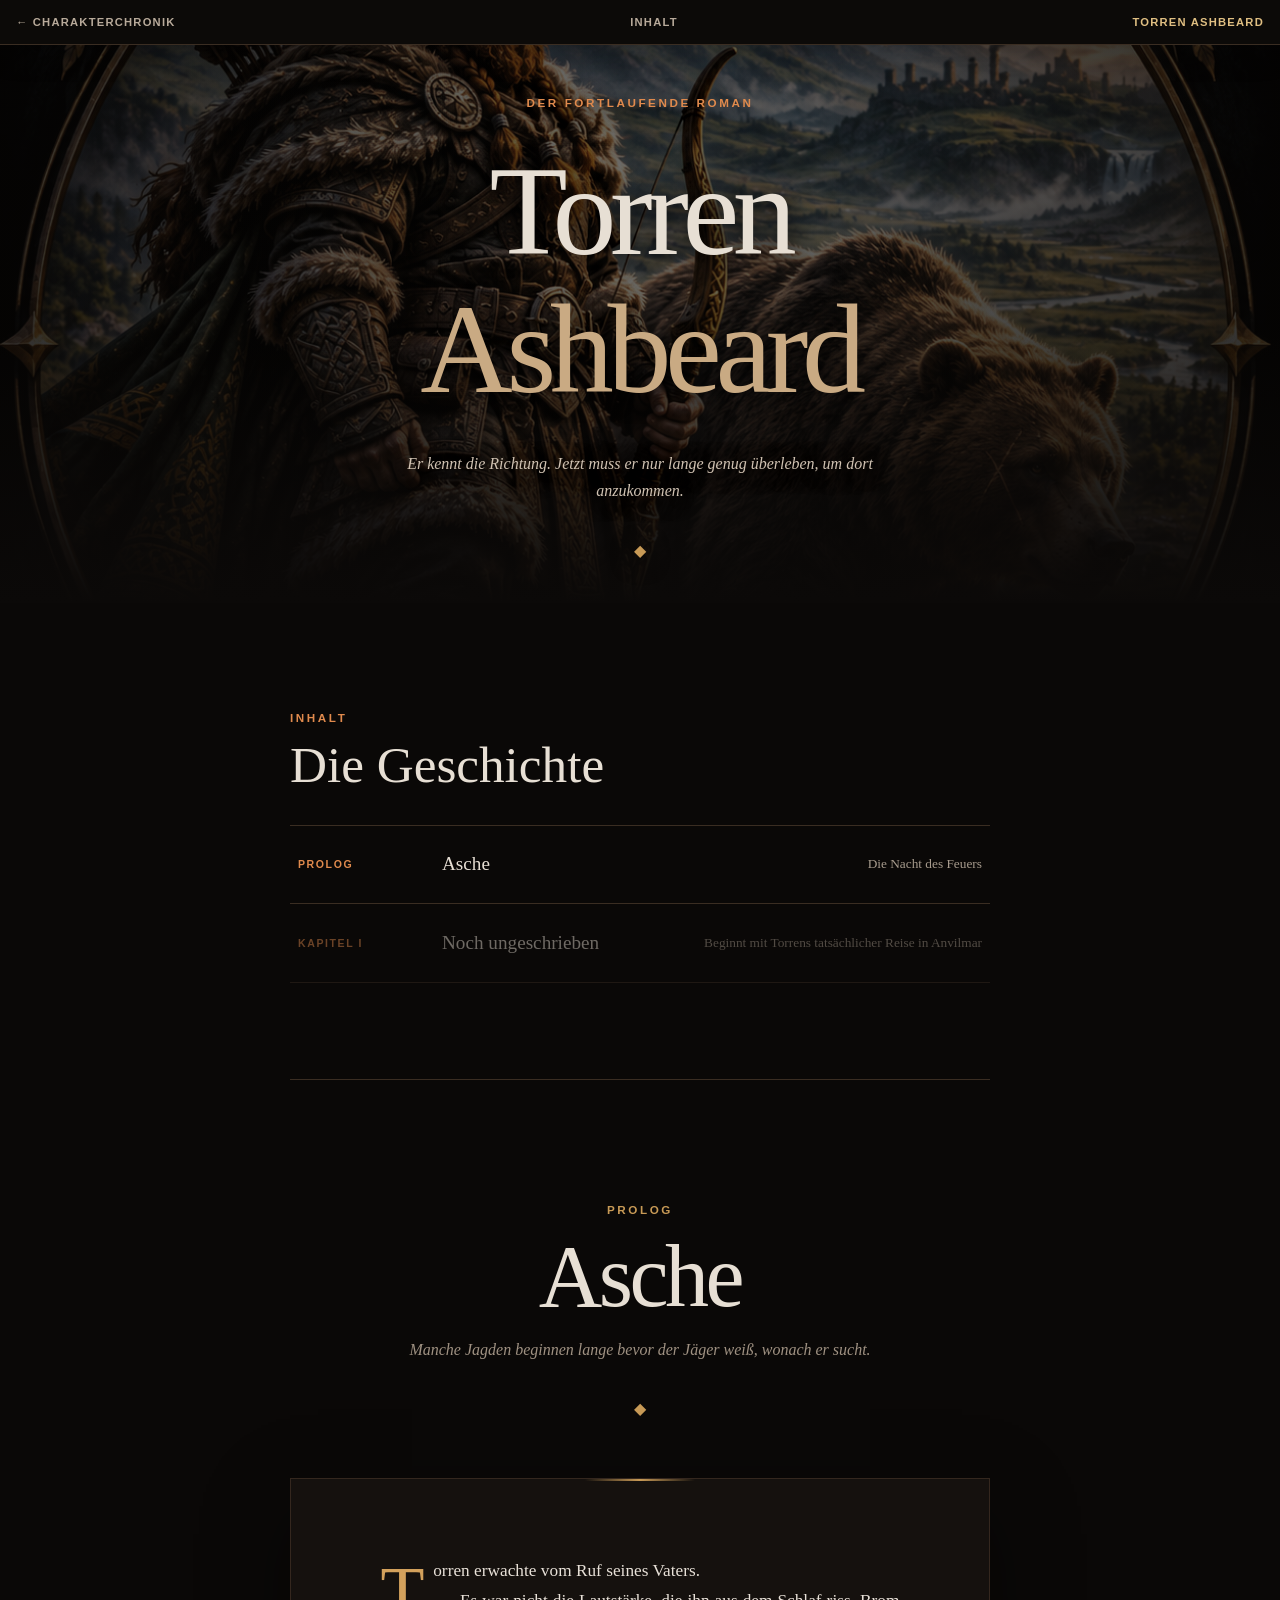
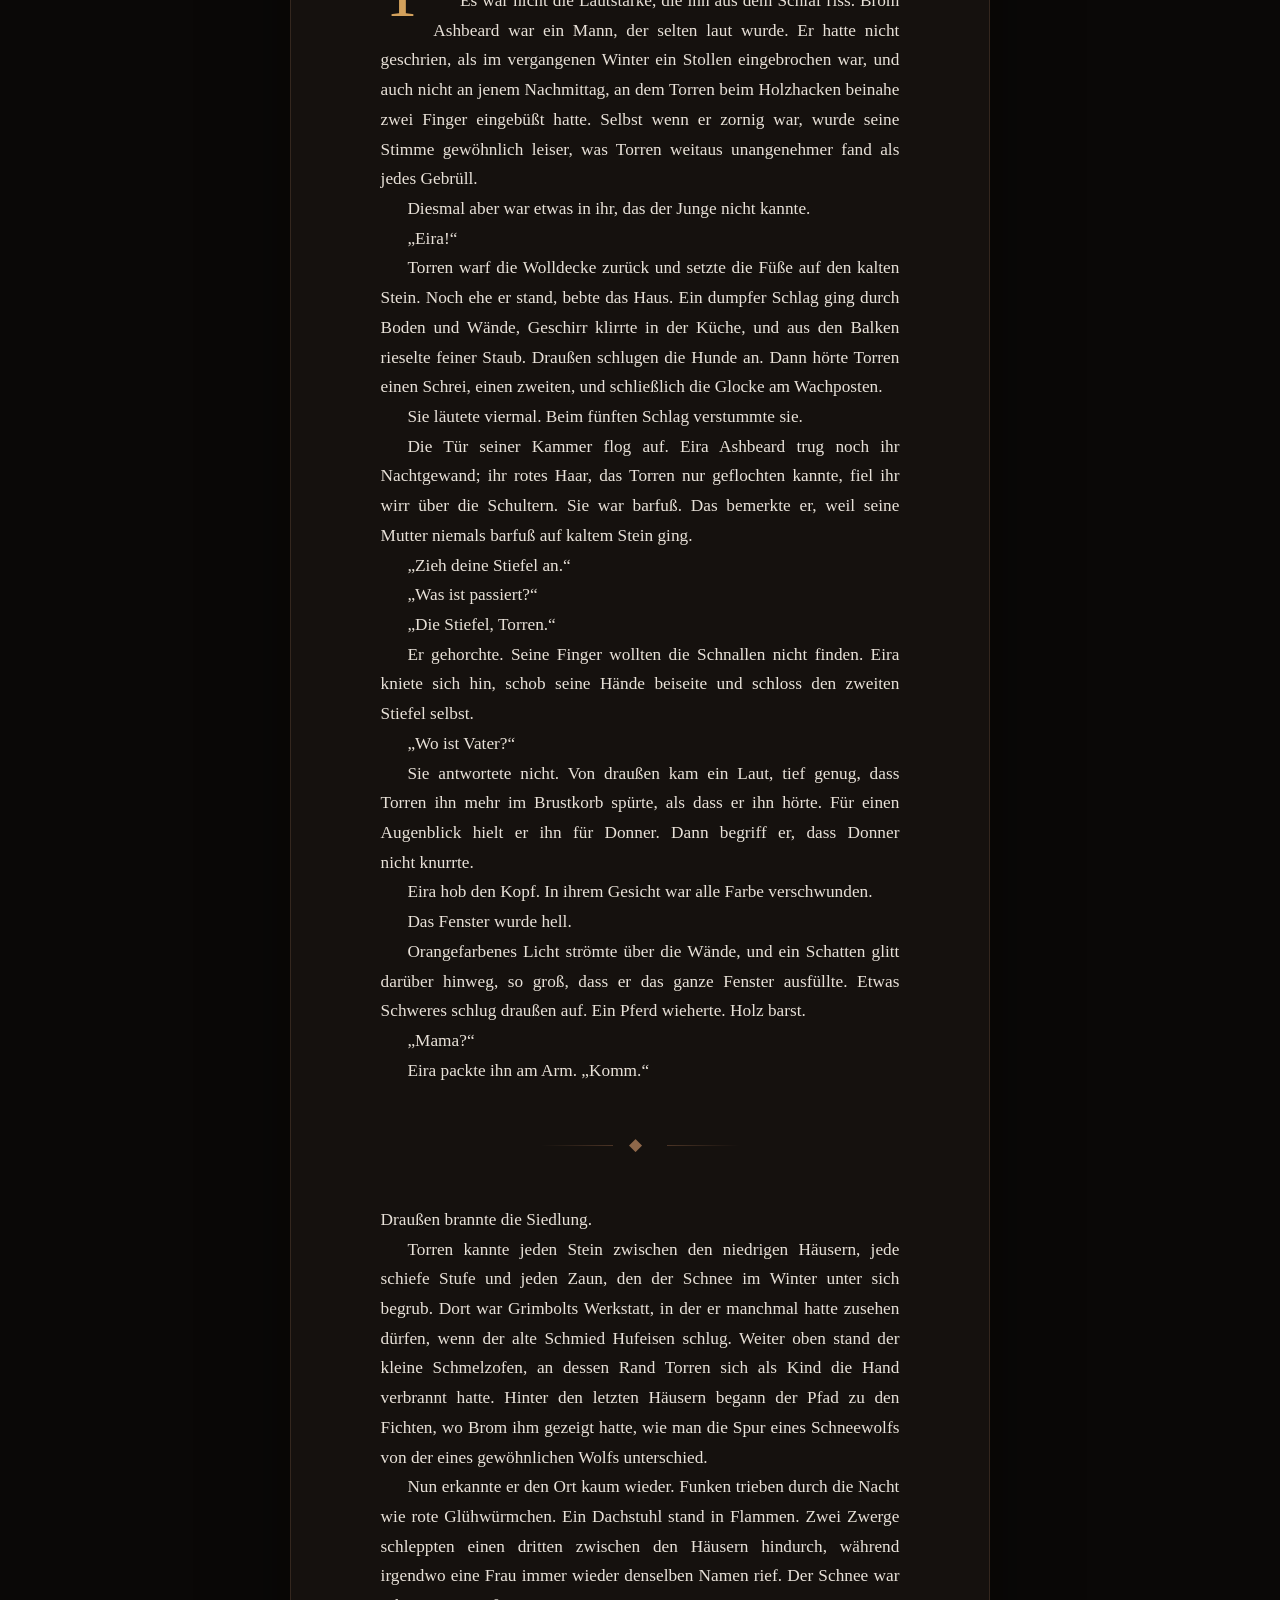
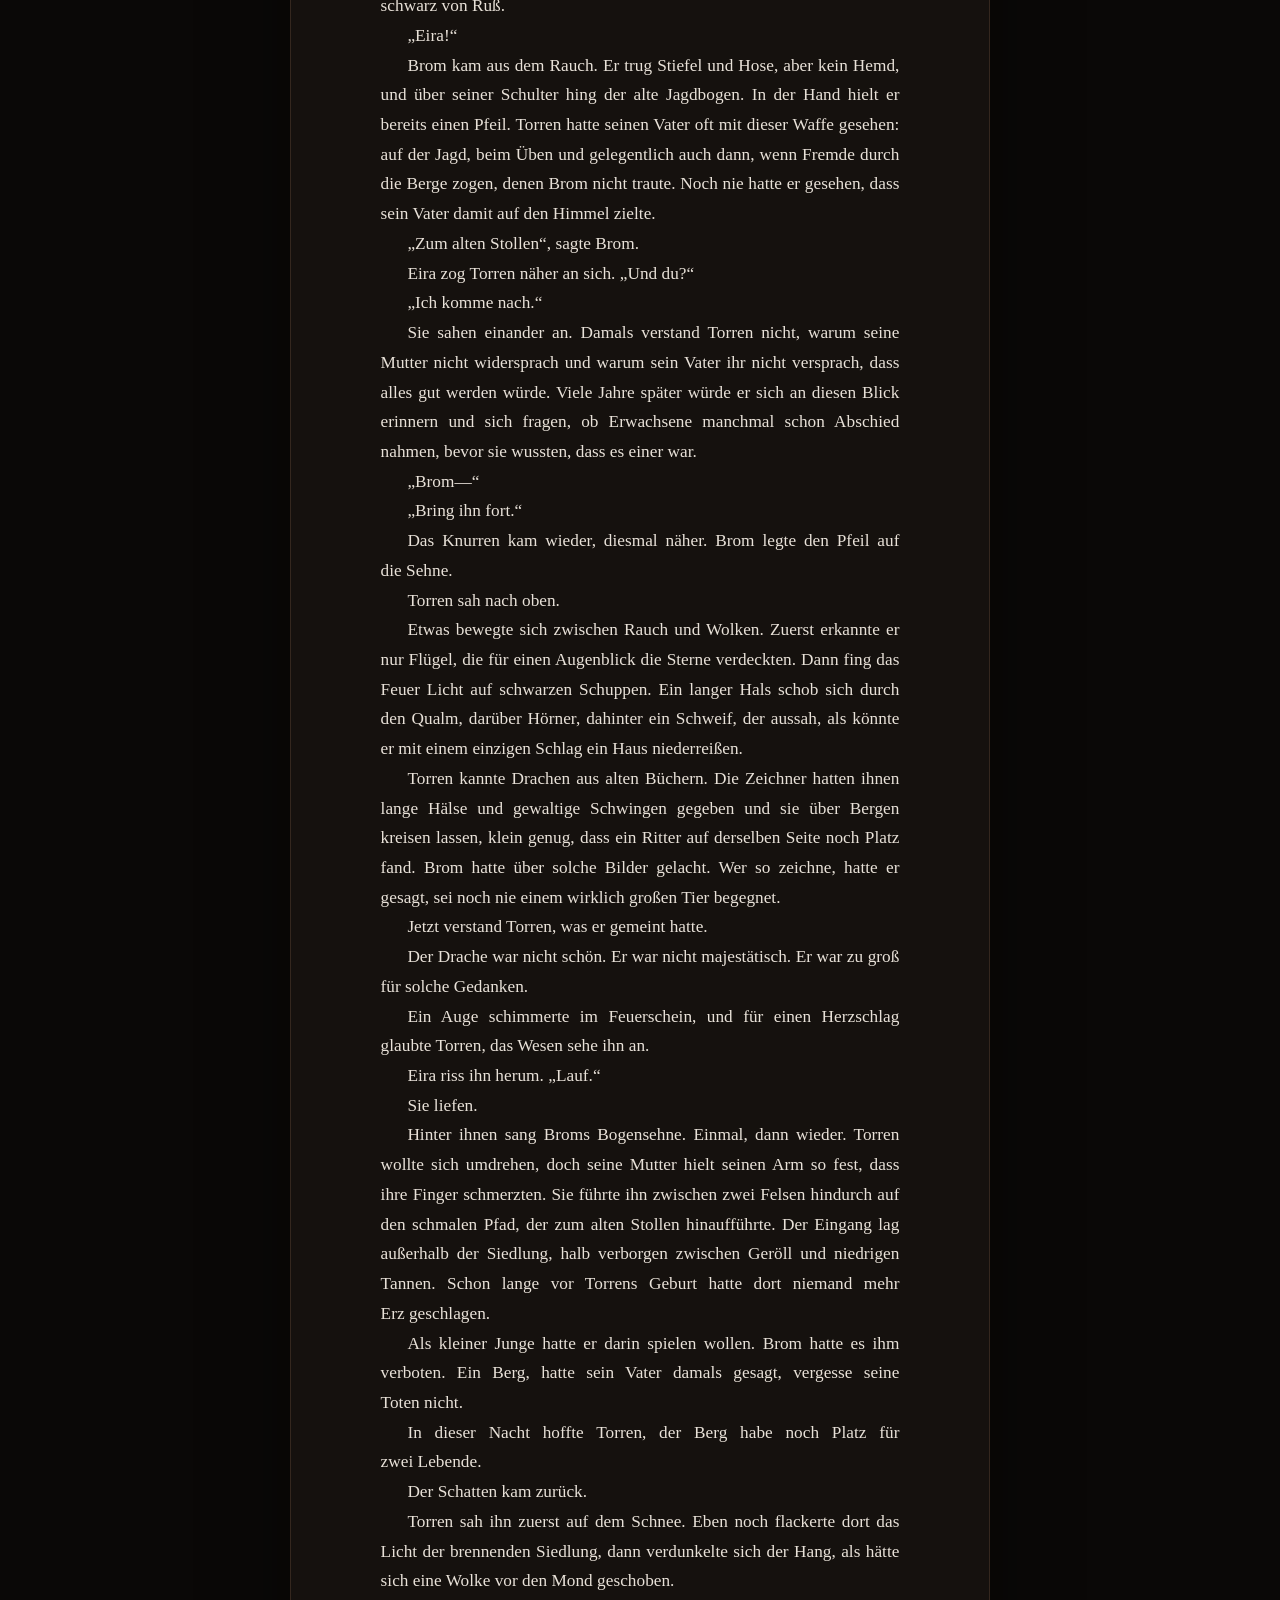
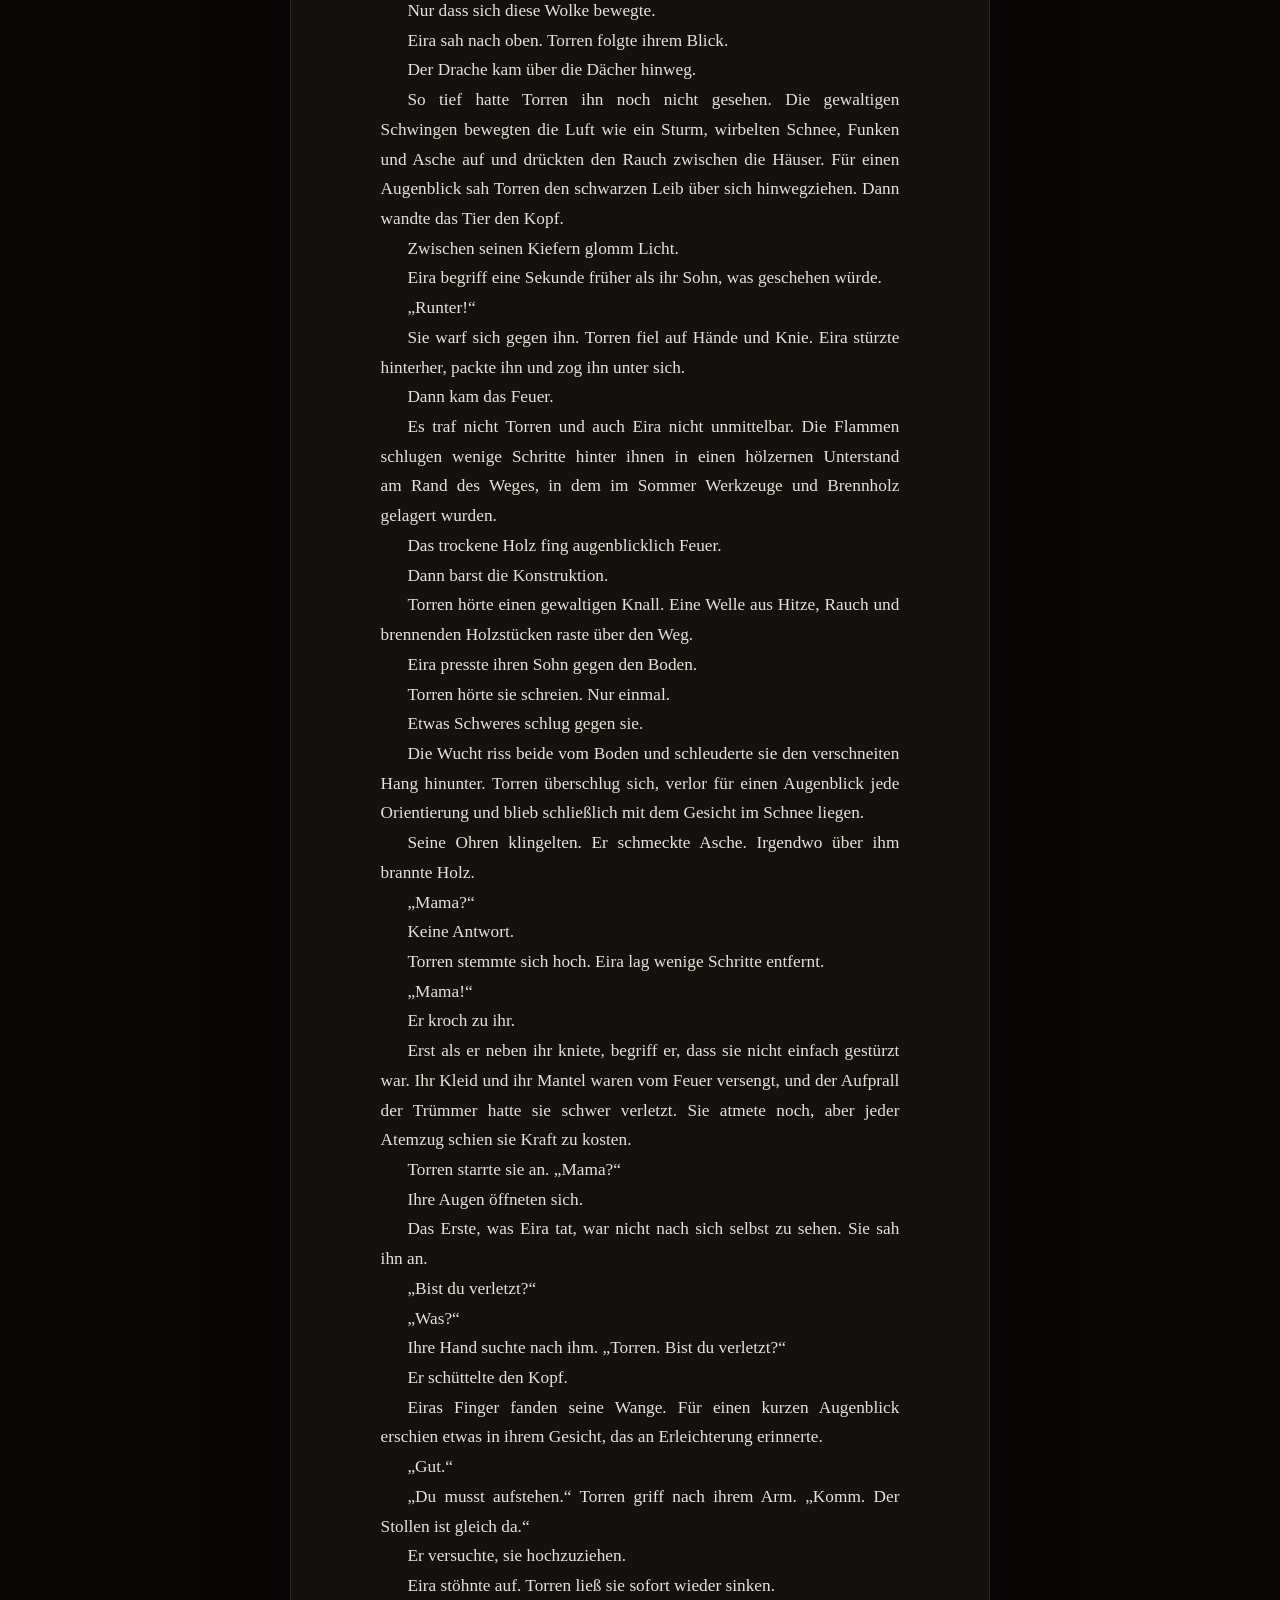
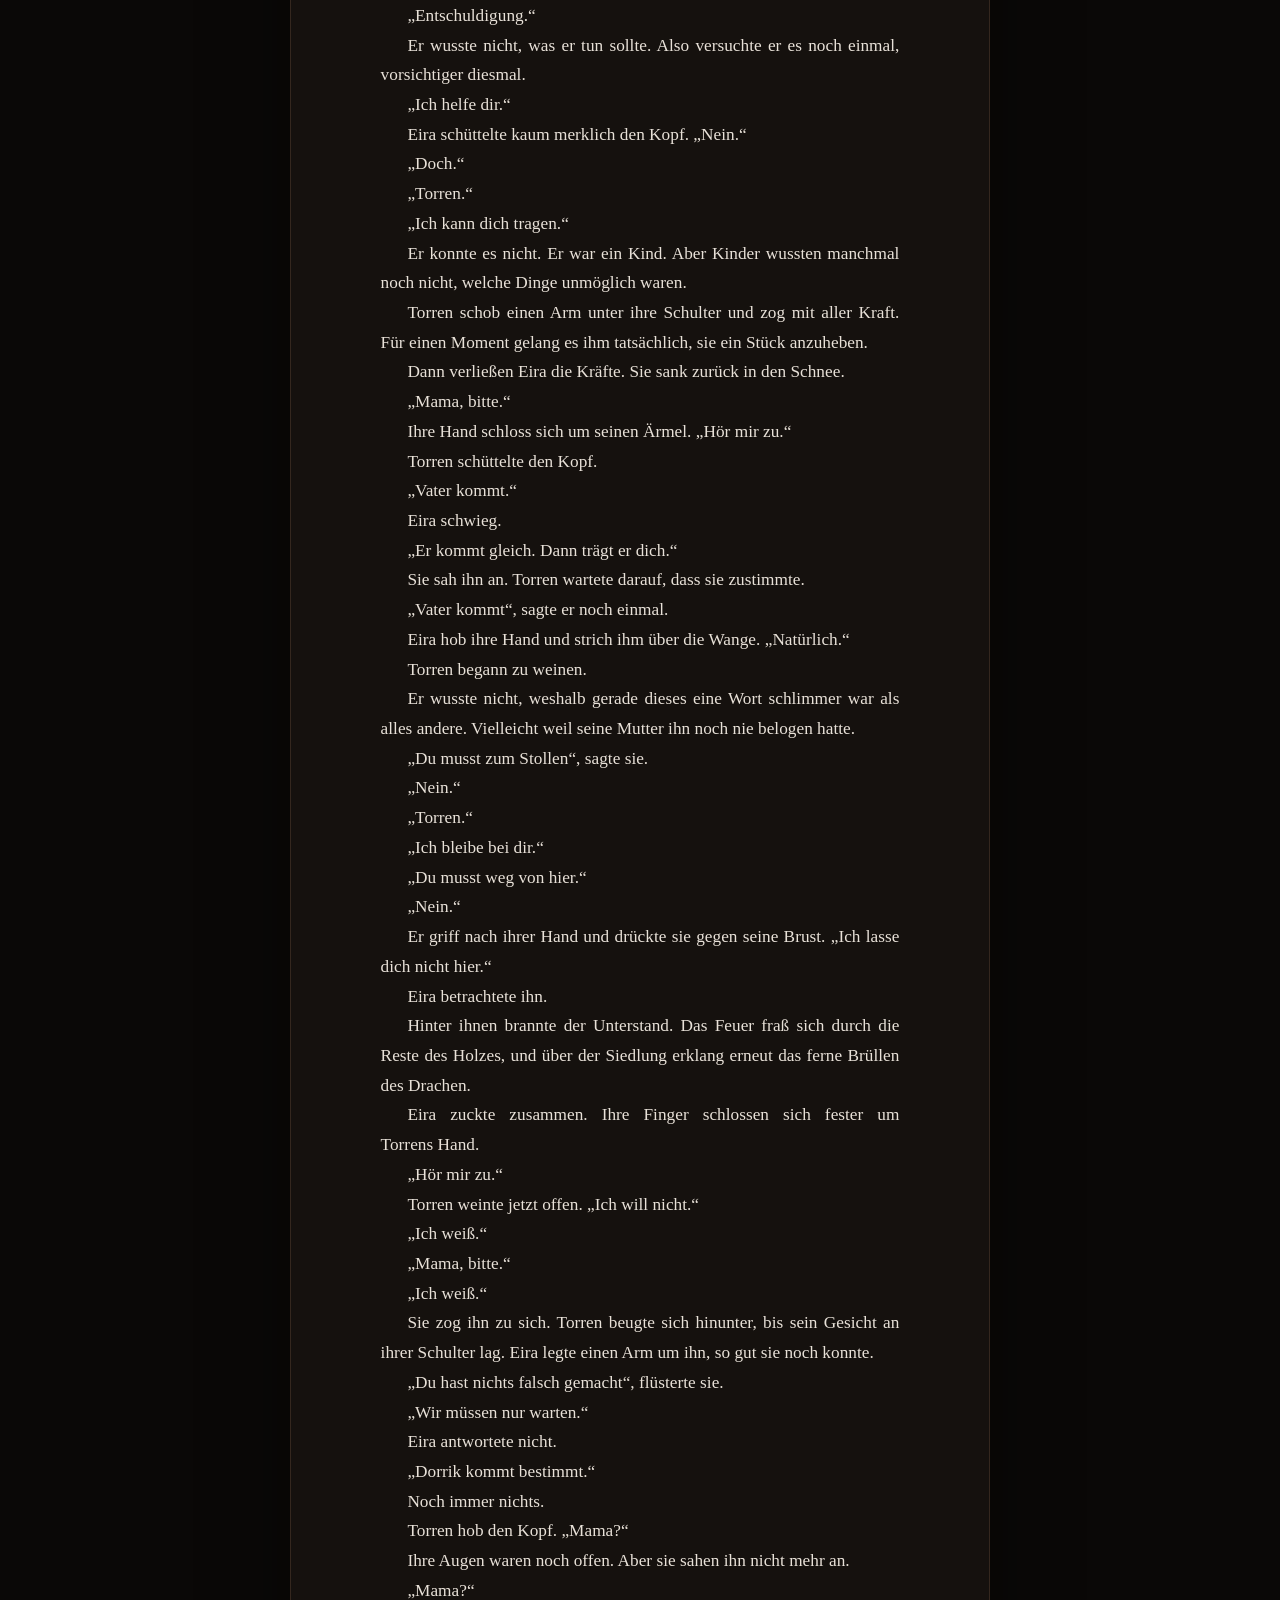
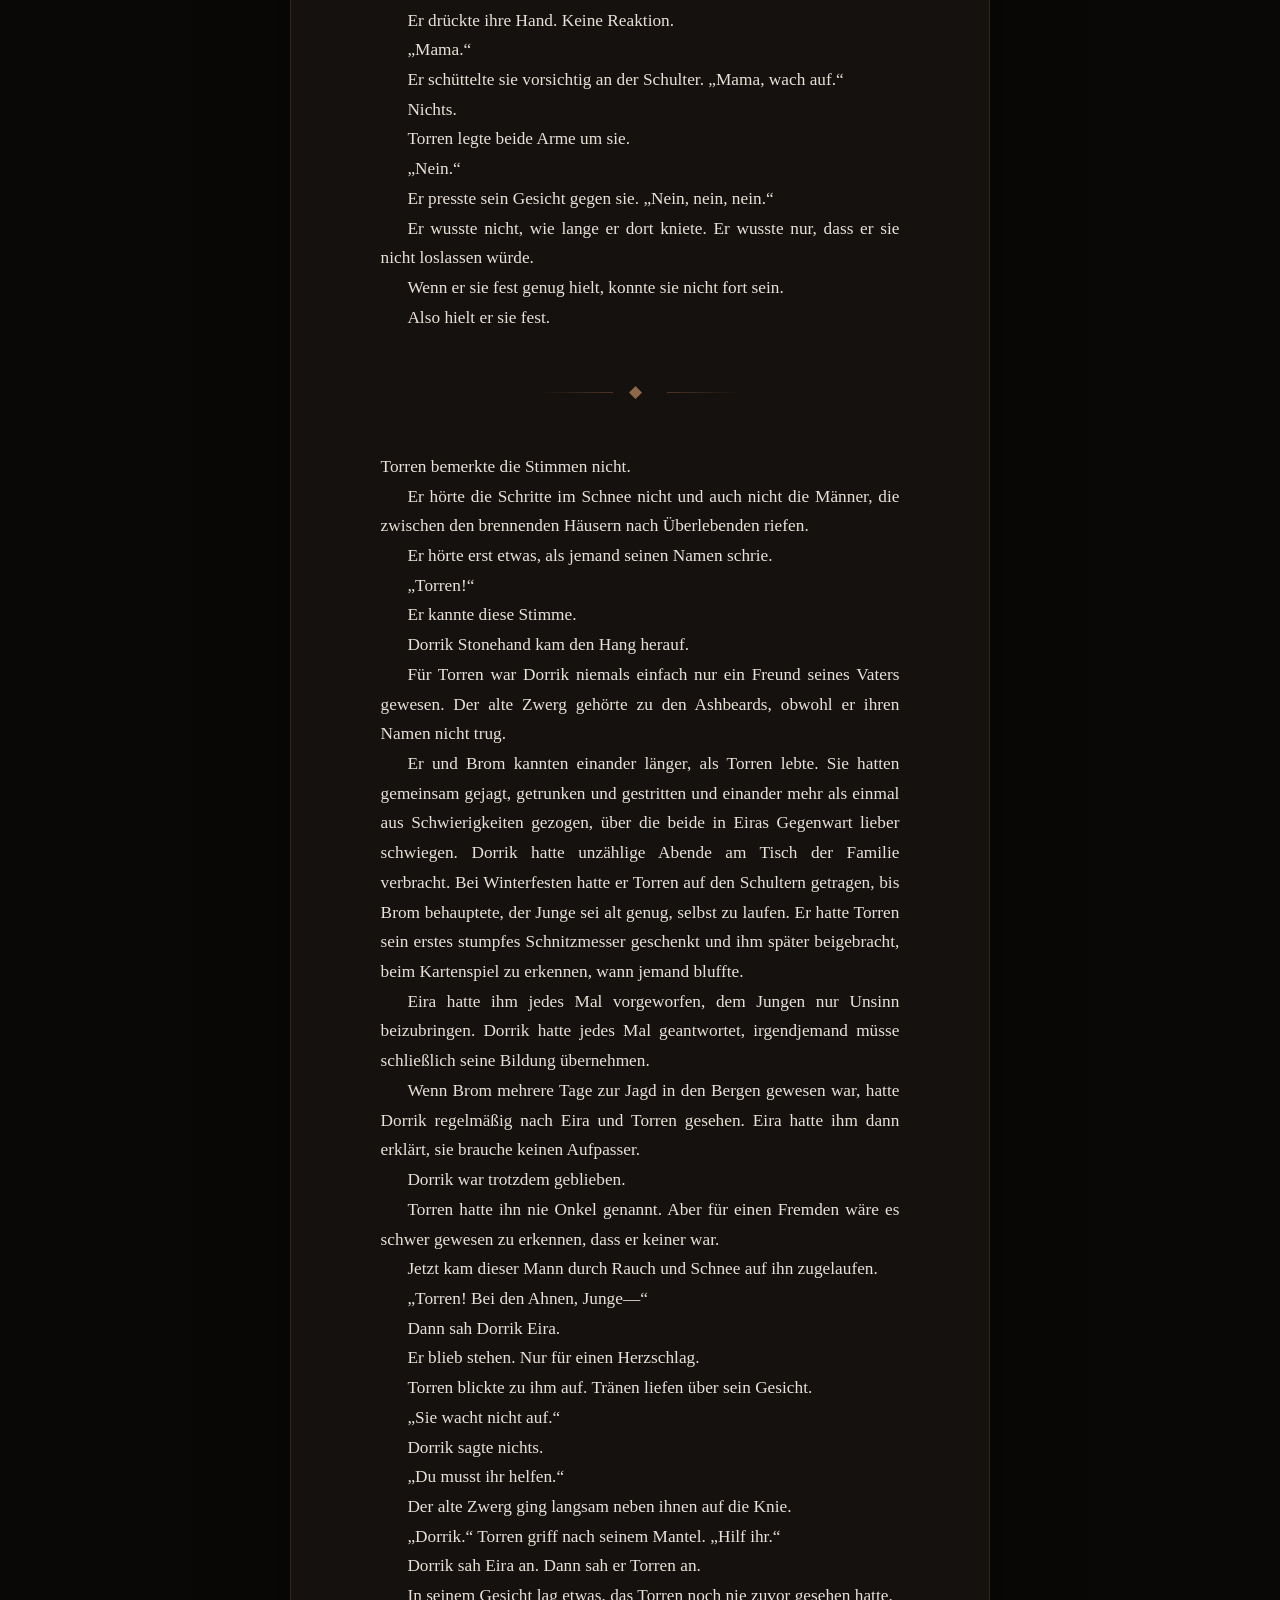
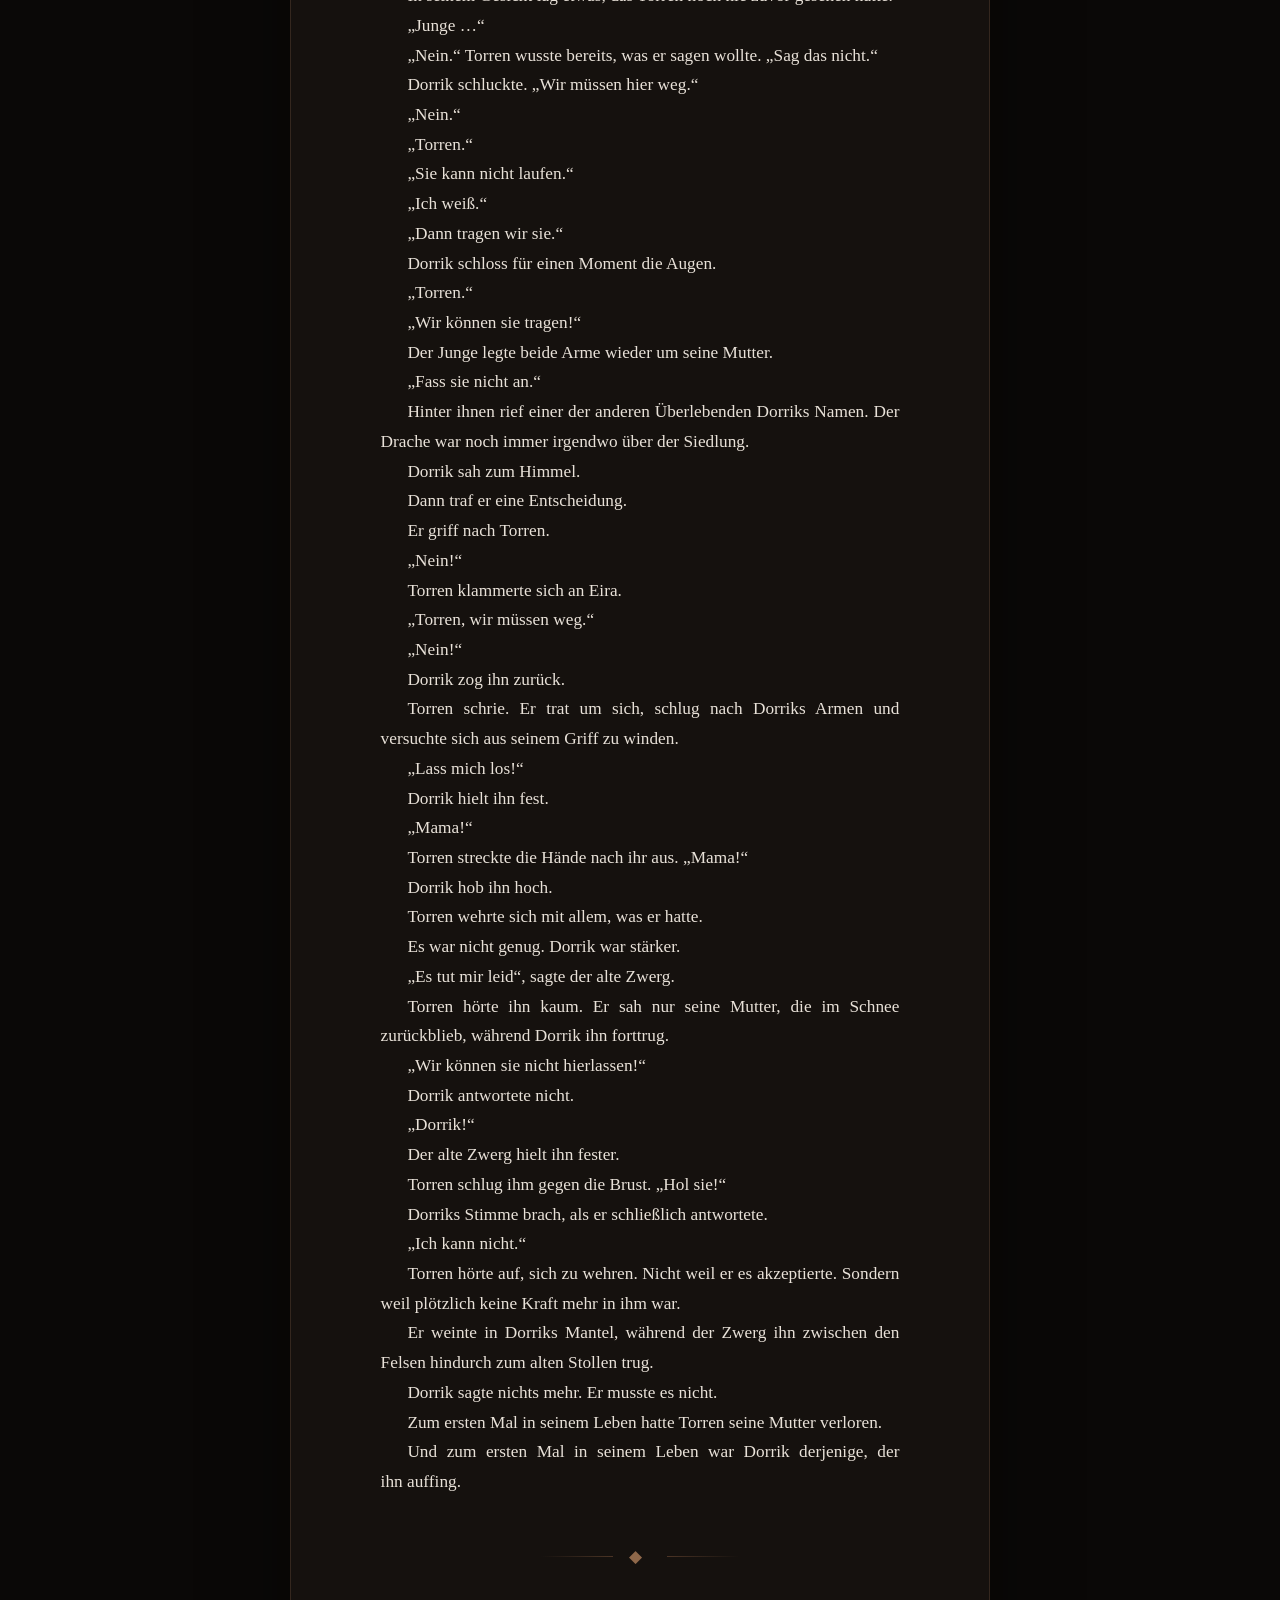
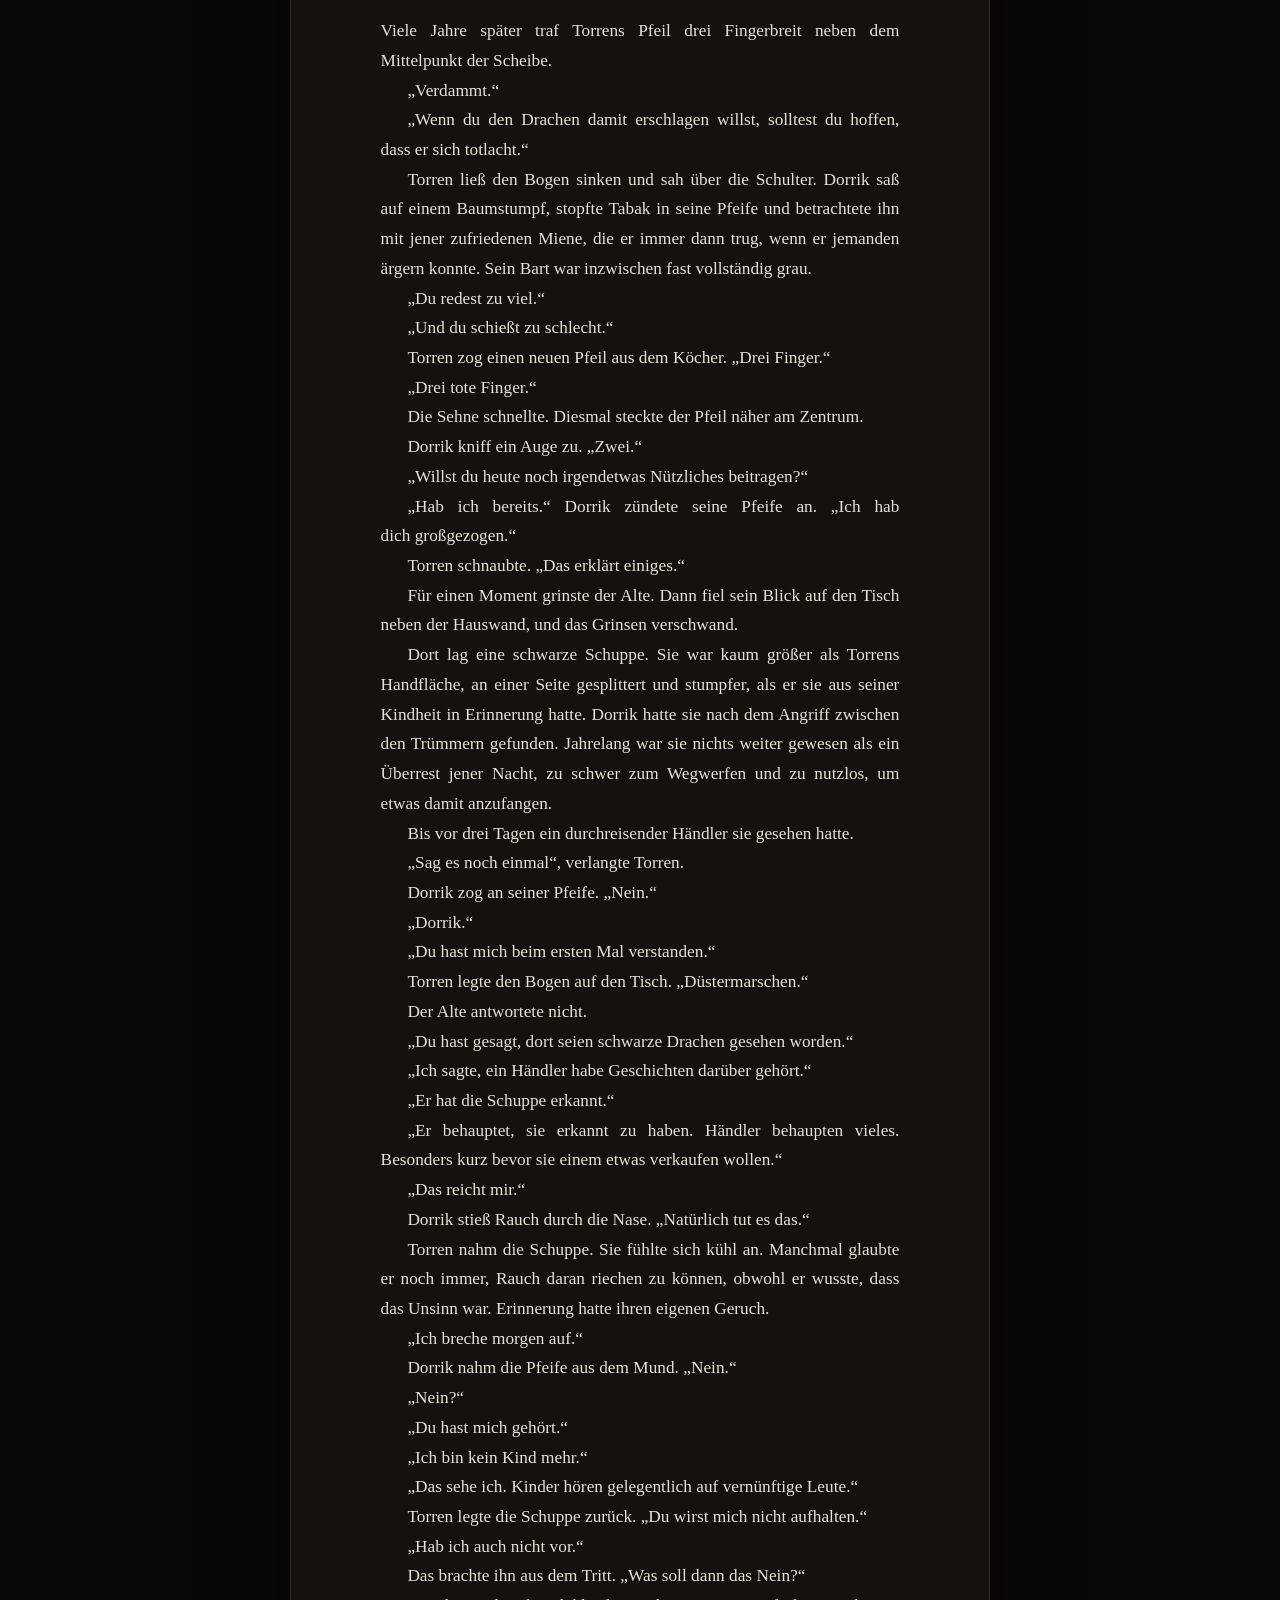
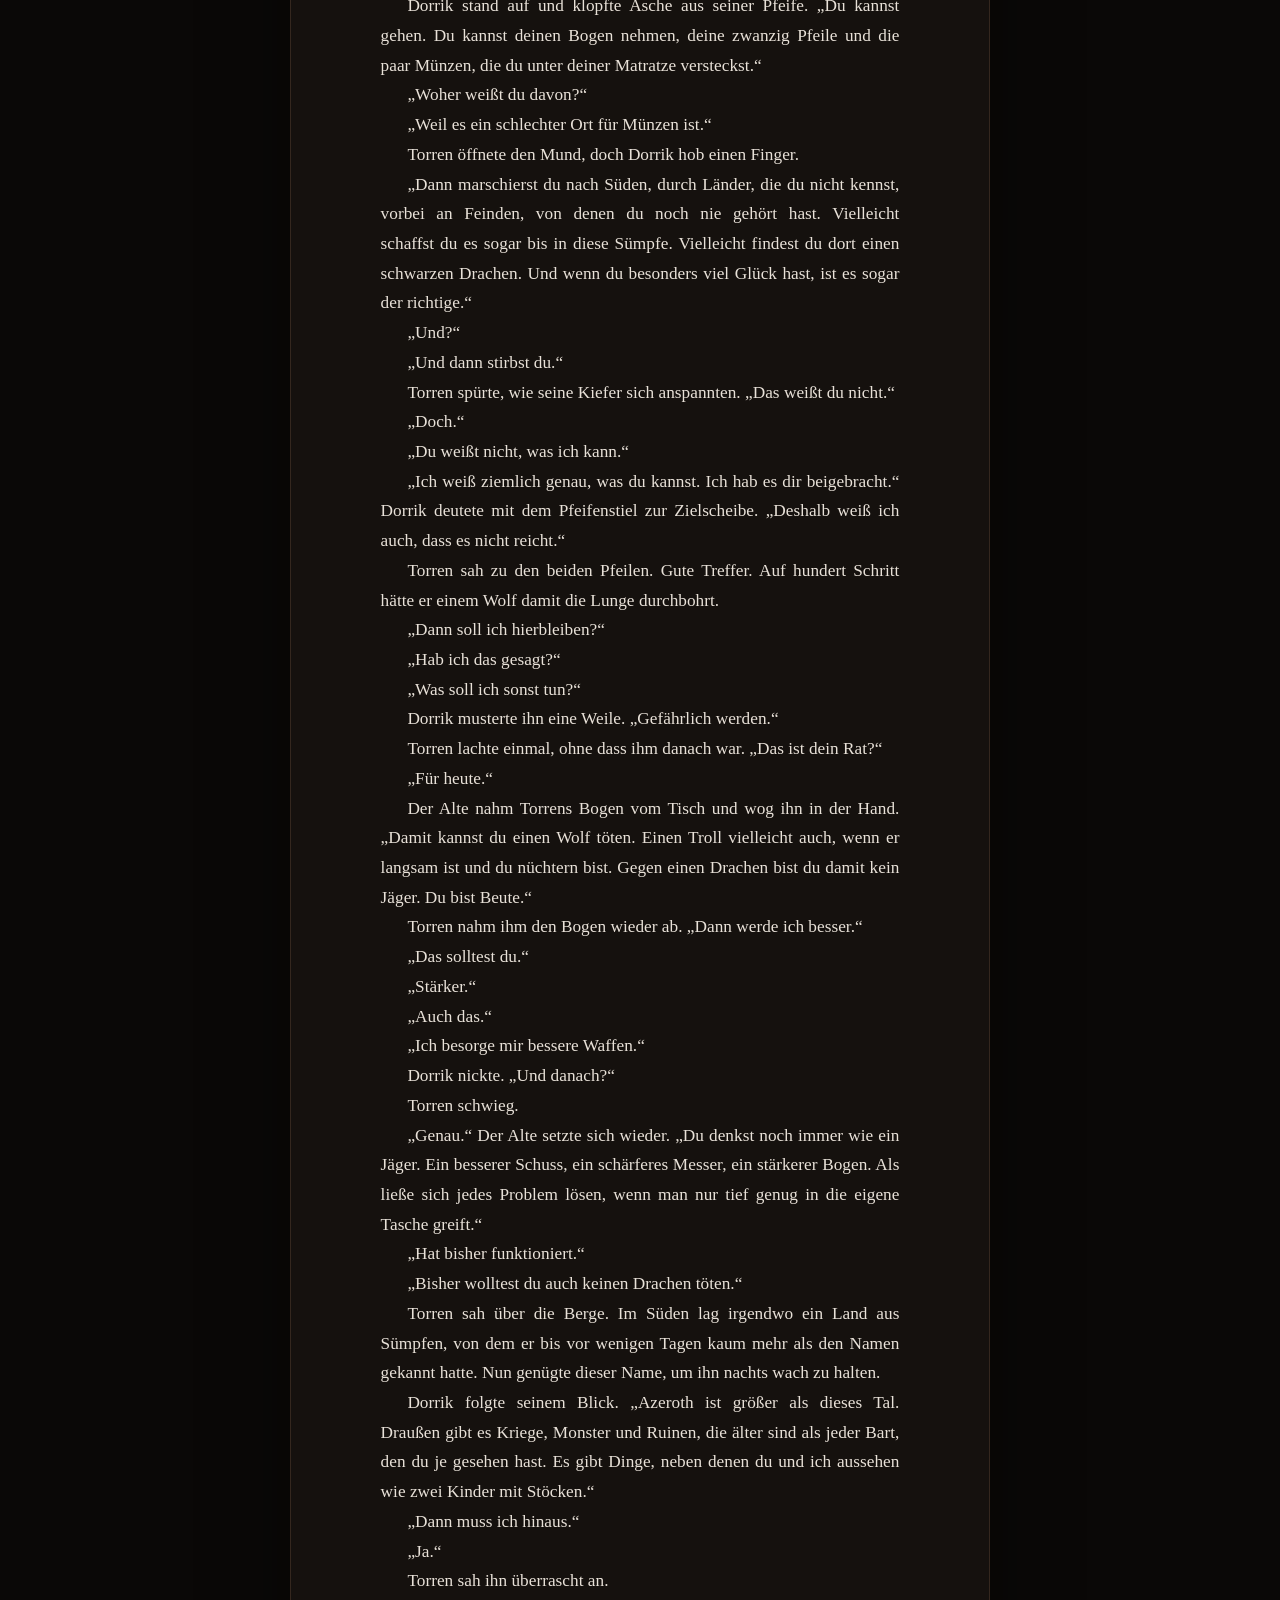
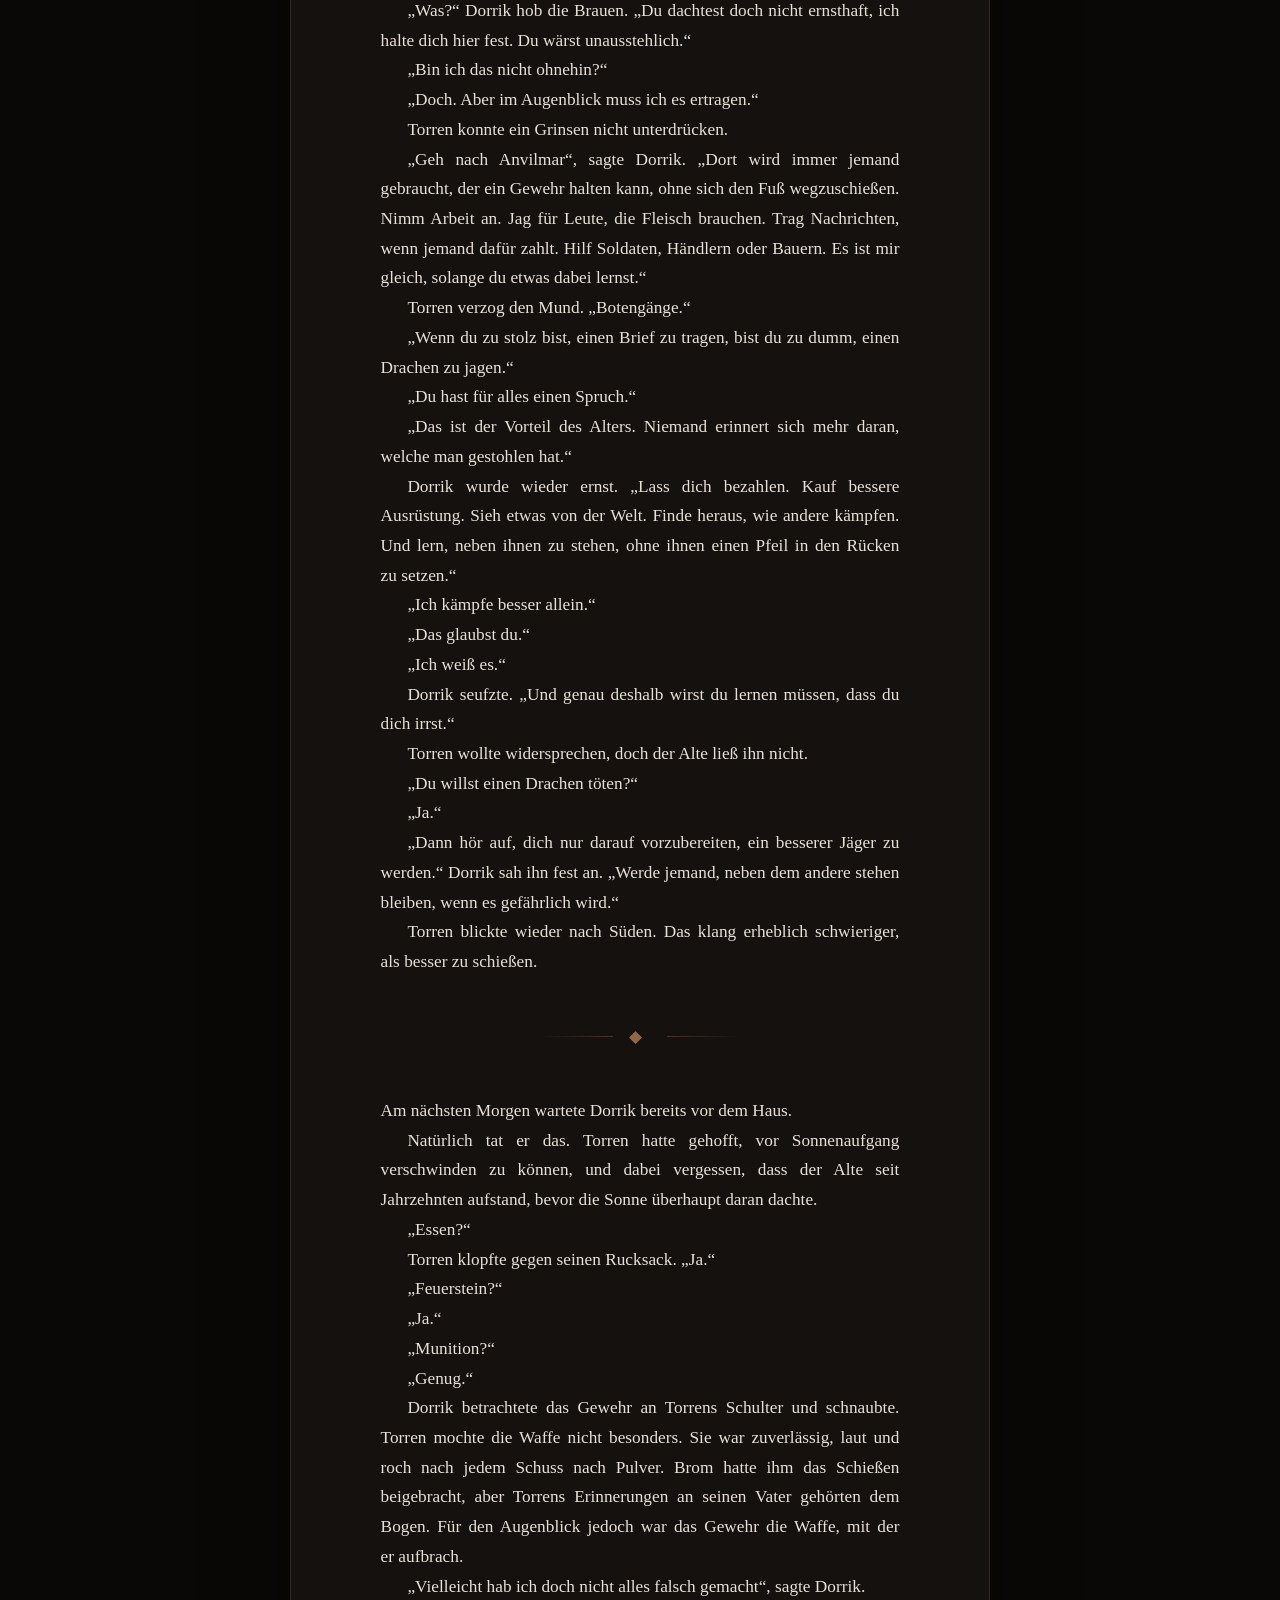
==== commit 8311cc7f: "Rewrite Eira's death and Dorrik rescue scene" ====
--- a/roman.html
+++ b/roman.html
@@ -58,44 +58,168 @@
 <p>Hinter ihnen sang Broms Bogensehne. Einmal, dann wieder. Torren wollte sich umdrehen, doch seine Mutter hielt seinen Arm so fest, dass ihre Finger schmerzten. Sie führte ihn zwischen zwei Felsen hindurch auf den schmalen Pfad, der zum alten Stollen hinaufführte. Der Eingang lag außerhalb der Siedlung, halb verborgen zwischen Geröll und niedrigen Tannen. Schon lange vor Torrens Geburt hatte dort niemand mehr Erz geschlagen.</p>
 <p>Als kleiner Junge hatte er darin spielen wollen. Brom hatte es ihm verboten. Ein Berg, hatte sein Vater damals gesagt, vergesse seine Toten nicht.</p>
 <p>In dieser Nacht hoffte Torren, der Berg habe noch Platz für zwei Lebende.</p>
-<p>Ein Schatten glitt über den Schnee.</p>
-<p>Eira stieß ihn zu Boden.</p>
-<p>Danach gab es nur Hitze, Erde und ein Geräusch, als bräche der Berg entzwei.</p>
-<p>Als Torren die Augen wieder öffnete, lag sein Gesicht im Schnee. Er schmeckte Blut und Asche. Einige Schritte entfernt lag seine Mutter.</p>
+<p>Der Schatten kam zurück.</p>
+<p>Torren sah ihn zuerst auf dem Schnee. Eben noch flackerte dort das Licht der brennenden Siedlung, dann verdunkelte sich der Hang, als hätte sich eine Wolke vor den Mond geschoben.</p>
+<p>Nur dass sich diese Wolke bewegte.</p>
+<p>Eira sah nach oben. Torren folgte ihrem Blick.</p>
+<p>Der Drache kam über die Dächer hinweg.</p>
+<p>So tief hatte Torren ihn noch nicht gesehen. Die gewaltigen Schwingen bewegten die Luft wie ein Sturm, wirbelten Schnee, Funken und Asche auf und drückten den Rauch zwischen die Häuser. Für einen Augenblick sah Torren den schwarzen Leib über sich hinwegziehen. Dann wandte das Tier den Kopf.</p>
+<p>Zwischen seinen Kiefern glomm Licht.</p>
+<p>Eira begriff eine Sekunde früher als ihr Sohn, was geschehen würde.</p>
+<p>„Runter!“</p>
+<p>Sie warf sich gegen ihn. Torren fiel auf Hände und Knie. Eira stürzte hinterher, packte ihn und zog ihn unter sich.</p>
+<p>Dann kam das Feuer.</p>
+<p>Es traf nicht Torren und auch Eira nicht unmittelbar. Die Flammen schlugen wenige Schritte hinter ihnen in einen hölzernen Unterstand am Rand des Weges, in dem im Sommer Werkzeuge und Brennholz gelagert wurden.</p>
+<p>Das trockene Holz fing augenblicklich Feuer.</p>
+<p>Dann barst die Konstruktion.</p>
+<p>Torren hörte einen gewaltigen Knall. Eine Welle aus Hitze, Rauch und brennenden Holzstücken raste über den Weg.</p>
+<p>Eira presste ihren Sohn gegen den Boden.</p>
+<p>Torren hörte sie schreien. Nur einmal.</p>
+<p>Etwas Schweres schlug gegen sie.</p>
+<p>Die Wucht riss beide vom Boden und schleuderte sie den verschneiten Hang hinunter. Torren überschlug sich, verlor für einen Augenblick jede Orientierung und blieb schließlich mit dem Gesicht im Schnee liegen.</p>
+<p>Seine Ohren klingelten. Er schmeckte Asche. Irgendwo über ihm brannte Holz.</p>
 <p>„Mama?“</p>
-<p>Sie bewegte sich.</p>
-<p>Er kroch zu ihr und griff nach ihrer Hand. Eiras Finger schlossen sich schwach um seine.</p>
-<p>„Du musst zum Stollen.“</p>
-<p>„Wir gehen zusammen.“</p>
-<p>„Torren, hör mir zu.“</p>
-<p>„Vater kommt gleich.“</p>
-<p>Etwas ging über ihr Gesicht. Nur ein Zucken um die Augen, doch Torren sah es. Er wollte es nicht sehen.</p>
-<p>„Vater kommt gleich“, sagte er noch einmal.</p>
-<p>Eira hob die freie Hand an seine Wange. „Natürlich.“</p>
-<p>Seine Mutter hatte ihn bis dahin nie belogen.</p>
-<p>Hinter ihnen erklang das Brüllen des Drachen.</p>
-<p>Eira sah über Torrens Schulter. Ihre Finger wurden plötzlich fest. „Lauf.“</p>
-<p>„Ich lass dich nicht hier.“</p>
+<p>Keine Antwort.</p>
+<p>Torren stemmte sich hoch. Eira lag wenige Schritte entfernt.</p>
+<p>„Mama!“</p>
+<p>Er kroch zu ihr.</p>
+<p>Erst als er neben ihr kniete, begriff er, dass sie nicht einfach gestürzt war. Ihr Kleid und ihr Mantel waren vom Feuer versengt, und der Aufprall der Trümmer hatte sie schwer verletzt. Sie atmete noch, aber jeder Atemzug schien sie Kraft zu kosten.</p>
+<p>Torren starrte sie an. „Mama?“</p>
+<p>Ihre Augen öffneten sich.</p>
+<p>Das Erste, was Eira tat, war nicht nach sich selbst zu sehen. Sie sah ihn an.</p>
+<p>„Bist du verletzt?“</p>
+<p>„Was?“</p>
+<p>Ihre Hand suchte nach ihm. „Torren. Bist du verletzt?“</p>
+<p>Er schüttelte den Kopf.</p>
+<p>Eiras Finger fanden seine Wange. Für einen kurzen Augenblick erschien etwas in ihrem Gesicht, das an Erleichterung erinnerte.</p>
+<p>„Gut.“</p>
+<p>„Du musst aufstehen.“ Torren griff nach ihrem Arm. „Komm. Der Stollen ist gleich da.“</p>
+<p>Er versuchte, sie hochzuziehen.</p>
+<p>Eira stöhnte auf. Torren ließ sie sofort wieder sinken.</p>
+<p>„Entschuldigung.“</p>
+<p>Er wusste nicht, was er tun sollte. Also versuchte er es noch einmal, vorsichtiger diesmal.</p>
+<p>„Ich helfe dir.“</p>
+<p>Eira schüttelte kaum merklich den Kopf. „Nein.“</p>
+<p>„Doch.“</p>
 <p>„Torren.“</p>
+<p>„Ich kann dich tragen.“</p>
+<p>Er konnte es nicht. Er war ein Kind. Aber Kinder wussten manchmal noch nicht, welche Dinge unmöglich waren.</p>
+<p>Torren schob einen Arm unter ihre Schulter und zog mit aller Kraft. Für einen Moment gelang es ihm tatsächlich, sie ein Stück anzuheben.</p>
+<p>Dann verließen Eira die Kräfte. Sie sank zurück in den Schnee.</p>
+<p>„Mama, bitte.“</p>
+<p>Ihre Hand schloss sich um seinen Ärmel. „Hör mir zu.“</p>
+<p>Torren schüttelte den Kopf.</p>
+<p>„Vater kommt.“</p>
+<p>Eira schwieg.</p>
+<p>„Er kommt gleich. Dann trägt er dich.“</p>
+<p>Sie sah ihn an. Torren wartete darauf, dass sie zustimmte.</p>
+<p>„Vater kommt“, sagte er noch einmal.</p>
+<p>Eira hob ihre Hand und strich ihm über die Wange. „Natürlich.“</p>
+<p>Torren begann zu weinen.</p>
+<p>Er wusste nicht, weshalb gerade dieses eine Wort schlimmer war als alles andere. Vielleicht weil seine Mutter ihn noch nie belogen hatte.</p>
+<p>„Du musst zum Stollen“, sagte sie.</p>
 <p>„Nein.“</p>
-<p>Sie stieß ihn von sich. „Lauf!“</p>
-<p>Und er lief. Nicht aus Mut und nicht, weil er verstand, was geschah. Er lief, weil seine Mutter es ihm befohlen hatte und er noch jung genug war, um zu glauben, Eltern wüssten immer, was zu tun war.</p>
-<p>Am Eingang des Stollens drehte er sich ein letztes Mal um.</p>
-<p>Er sah nichts als Feuer.</p>
+<p>„Torren.“</p>
+<p>„Ich bleibe bei dir.“</p>
+<p>„Du musst weg von hier.“</p>
+<p>„Nein.“</p>
+<p>Er griff nach ihrer Hand und drückte sie gegen seine Brust. „Ich lasse dich nicht hier.“</p>
+<p>Eira betrachtete ihn.</p>
+<p>Hinter ihnen brannte der Unterstand. Das Feuer fraß sich durch die Reste des Holzes, und über der Siedlung erklang erneut das ferne Brüllen des Drachen.</p>
+<p>Eira zuckte zusammen. Ihre Finger schlossen sich fester um Torrens Hand.</p>
+<p>„Hör mir zu.“</p>
+<p>Torren weinte jetzt offen. „Ich will nicht.“</p>
+<p>„Ich weiß.“</p>
+<p>„Mama, bitte.“</p>
+<p>„Ich weiß.“</p>
+<p>Sie zog ihn zu sich. Torren beugte sich hinunter, bis sein Gesicht an ihrer Schulter lag. Eira legte einen Arm um ihn, so gut sie noch konnte.</p>
+<p>„Du hast nichts falsch gemacht“, flüsterte sie.</p>
+<p>„Wir müssen nur warten.“</p>
+<p>Eira antwortete nicht.</p>
+<p>„Dorrik kommt bestimmt.“</p>
+<p>Noch immer nichts.</p>
+<p>Torren hob den Kopf. „Mama?“</p>
+<p>Ihre Augen waren noch offen. Aber sie sahen ihn nicht mehr an.</p>
+<p>„Mama?“</p>
+<p>Er drückte ihre Hand. Keine Reaktion.</p>
+<p>„Mama.“</p>
+<p>Er schüttelte sie vorsichtig an der Schulter. „Mama, wach auf.“</p>
+<p>Nichts.</p>
+<p>Torren legte beide Arme um sie.</p>
+<p>„Nein.“</p>
+<p>Er presste sein Gesicht gegen sie. „Nein, nein, nein.“</p>
+<p>Er wusste nicht, wie lange er dort kniete. Er wusste nur, dass er sie nicht loslassen würde.</p>
+<p>Wenn er sie fest genug hielt, konnte sie nicht fort sein.</p>
+<p>Also hielt er sie fest.</p>
 <div class="chapter-break">◆</div>
-<p>Später wusste Torren nicht mehr, wie lange er in der Dunkelheit gesessen hatte. Vielleicht waren es Stunden gewesen. Vielleicht hatte die Angst die Zeit nur gedehnt.</p>
-<p>Er erinnerte sich an den kalten Fels in seinem Rücken und daran, wie er die Knie an die Brust zog. Rauch kroch in dünnen Schwaden in den Stollen. Draußen wurden die Schreie seltener, bis sie schließlich ganz verstummten. Irgendwann hörte er auch den Drachen nicht mehr. Nur Holz knackte in der Ferne, und ab und zu löste sich ein Stein von der Decke und sprang über den Boden.</p>
-<p>Als das erste graue Morgenlicht den Eingang erreichte, kamen die Überlebenden.</p>
-<p>Dorrik Stonehand war unter ihnen.</p>
-<p>Torren kannte ihn als Freund seines Vaters, einen breitschultrigen Zwerg mit dunklem Bart und der schlechten Angewohnheit, Kindern dieselben Scherze zu erzählen, die schon beim ersten Mal nicht lustig gewesen waren. An diesem Morgen erzählte Dorrik keinen.</p>
-<p>Er blieb vor dem Stollen stehen und sah Torren lange an. Dann nahm er wortlos seinen Mantel ab, legte ihn dem Jungen um die Schultern und führte ihn hinunter.</p>
-<p>Torren fragte nach seiner Mutter.</p>
+<p class="scene-opening">Torren bemerkte die Stimmen nicht.</p>
+<p>Er hörte die Schritte im Schnee nicht und auch nicht die Männer, die zwischen den brennenden Häusern nach Überlebenden riefen.</p>
+<p>Er hörte erst etwas, als jemand seinen Namen schrie.</p>
+<p>„Torren!“</p>
+<p>Er kannte diese Stimme.</p>
+<p>Dorrik Stonehand kam den Hang herauf.</p>
+<p>Für Torren war Dorrik niemals einfach nur ein Freund seines Vaters gewesen. Der alte Zwerg gehörte zu den Ashbeards, obwohl er ihren Namen nicht trug.</p>
+<p>Er und Brom kannten einander länger, als Torren lebte. Sie hatten gemeinsam gejagt, getrunken und gestritten und einander mehr als einmal aus Schwierigkeiten gezogen, über die beide in Eiras Gegenwart lieber schwiegen. Dorrik hatte unzählige Abende am Tisch der Familie verbracht. Bei Winterfesten hatte er Torren auf den Schultern getragen, bis Brom behauptete, der Junge sei alt genug, selbst zu laufen. Er hatte Torren sein erstes stumpfes Schnitzmesser geschenkt und ihm später beigebracht, beim Kartenspiel zu erkennen, wann jemand bluffte.</p>
+<p>Eira hatte ihm jedes Mal vorgeworfen, dem Jungen nur Unsinn beizubringen. Dorrik hatte jedes Mal geantwortet, irgendjemand müsse schließlich seine Bildung übernehmen.</p>
+<p>Wenn Brom mehrere Tage zur Jagd in den Bergen gewesen war, hatte Dorrik regelmäßig nach Eira und Torren gesehen. Eira hatte ihm dann erklärt, sie brauche keinen Aufpasser.</p>
+<p>Dorrik war trotzdem geblieben.</p>
+<p>Torren hatte ihn nie Onkel genannt. Aber für einen Fremden wäre es schwer gewesen zu erkennen, dass er keiner war.</p>
+<p>Jetzt kam dieser Mann durch Rauch und Schnee auf ihn zugelaufen.</p>
+<p>„Torren! Bei den Ahnen, Junge—“</p>
+<p>Dann sah Dorrik Eira.</p>
+<p>Er blieb stehen. Nur für einen Herzschlag.</p>
+<p>Torren blickte zu ihm auf. Tränen liefen über sein Gesicht.</p>
+<p>„Sie wacht nicht auf.“</p>
 <p>Dorrik sagte nichts.</p>
-<p>Er fragte nach seinem Vater.</p>
-<p>Wieder keine Antwort.</p>
-<p>Beim dritten Mal blieb Dorrik stehen. Ruß lag in seinem Gesicht und in seinem Bart. Er ging vor Torren auf ein Knie, als wolle er etwas sagen. Stattdessen presste er die Lippen zusammen und sah zu Boden.</p>
-<p>Torren hatte Dorrik Stonehand noch nie weinen sehen.</p>
-<p>Danach fragte er nicht mehr.</p>
+<p>„Du musst ihr helfen.“</p>
+<p>Der alte Zwerg ging langsam neben ihnen auf die Knie.</p>
+<p>„Dorrik.“ Torren griff nach seinem Mantel. „Hilf ihr.“</p>
+<p>Dorrik sah Eira an. Dann sah er Torren an.</p>
+<p>In seinem Gesicht lag etwas, das Torren noch nie zuvor gesehen hatte.</p>
+<p>„Junge …“</p>
+<p>„Nein.“ Torren wusste bereits, was er sagen wollte. „Sag das nicht.“</p>
+<p>Dorrik schluckte. „Wir müssen hier weg.“</p>
+<p>„Nein.“</p>
+<p>„Torren.“</p>
+<p>„Sie kann nicht laufen.“</p>
+<p>„Ich weiß.“</p>
+<p>„Dann tragen wir sie.“</p>
+<p>Dorrik schloss für einen Moment die Augen.</p>
+<p>„Torren.“</p>
+<p>„Wir können sie tragen!“</p>
+<p>Der Junge legte beide Arme wieder um seine Mutter.</p>
+<p>„Fass sie nicht an.“</p>
+<p>Hinter ihnen rief einer der anderen Überlebenden Dorriks Namen. Der Drache war noch immer irgendwo über der Siedlung.</p>
+<p>Dorrik sah zum Himmel.</p>
+<p>Dann traf er eine Entscheidung.</p>
+<p>Er griff nach Torren.</p>
+<p>„Nein!“</p>
+<p>Torren klammerte sich an Eira.</p>
+<p>„Torren, wir müssen weg.“</p>
+<p>„Nein!“</p>
+<p>Dorrik zog ihn zurück.</p>
+<p>Torren schrie. Er trat um sich, schlug nach Dorriks Armen und versuchte sich aus seinem Griff zu winden.</p>
+<p>„Lass mich los!“</p>
+<p>Dorrik hielt ihn fest.</p>
+<p>„Mama!“</p>
+<p>Torren streckte die Hände nach ihr aus. „Mama!“</p>
+<p>Dorrik hob ihn hoch.</p>
+<p>Torren wehrte sich mit allem, was er hatte.</p>
+<p>Es war nicht genug. Dorrik war stärker.</p>
+<p>„Es tut mir leid“, sagte der alte Zwerg.</p>
+<p>Torren hörte ihn kaum. Er sah nur seine Mutter, die im Schnee zurückblieb, während Dorrik ihn forttrug.</p>
+<p>„Wir können sie nicht hierlassen!“</p>
+<p>Dorrik antwortete nicht.</p>
+<p>„Dorrik!“</p>
+<p>Der alte Zwerg hielt ihn fester.</p>
+<p>Torren schlug ihm gegen die Brust. „Hol sie!“</p>
+<p>Dorriks Stimme brach, als er schließlich antwortete.</p>
+<p>„Ich kann nicht.“</p>
+<p>Torren hörte auf, sich zu wehren. Nicht weil er es akzeptierte. Sondern weil plötzlich keine Kraft mehr in ihm war.</p>
+<p>Er weinte in Dorriks Mantel, während der Zwerg ihn zwischen den Felsen hindurch zum alten Stollen trug.</p>
+<p>Dorrik sagte nichts mehr. Er musste es nicht.</p>
+<p>Zum ersten Mal in seinem Leben hatte Torren seine Mutter verloren.</p>
+<p>Und zum ersten Mal in seinem Leben war Dorrik derjenige, der ihn auffing.</p>
 <div class="chapter-break">◆</div>
 <p class="scene-opening">Viele Jahre später traf Torrens Pfeil drei Fingerbreit neben dem Mittelpunkt der Scheibe.</p>
 <p>„Verdammt.“</p>
@@ -224,7 +348,7 @@
 <p>Torren sah ihn an. Er verstand nicht recht, was der Alte damit meinte, und hatte keine Lust, ihm die Genugtuung einer weiteren Erklärung zu gönnen. Also hob er nur eine Hand zum Abschied.</p>
 <p>Der Weg führte zwischen den verschneiten Hängen hinab. Hinter den Bergen lag Anvilmar. Dort gab es Arbeit, hatte Dorrik gesagt, und Arbeit bedeutete Münzen. Münzen bedeuteten Ausrüstung. Mit Ausrüstung kamen größere Aufträge, mit größeren Aufträgen Erfahrung. Torren konnte mit dieser Rechnung leben.</p>
 <p>Die Düstermarschen würden warten müssen.</p>
-<p>Er wusste nicht, welcher Drache in jener Nacht über seinem Zuhause geflogen war. Er wusste nicht, warum er gekommen war, ob Brom und Eira wirklich dort gestorben waren oder ob die schwarze Schuppe überhaupt zu dem Wesen gehörte, das er als Kind gesehen hatte. Ein Händler hatte ihm keine Antworten gegeben. Nur eine Richtung.</p>
+<p>Er wusste nicht, welcher Drache in jener Nacht über seinem Zuhause geflogen war. Er wusste nicht, warum er gekommen war, was aus Brom geworden war oder ob die schwarze Schuppe überhaupt zu dem Wesen gehörte, das er als Kind gesehen hatte. Ein Händler hatte ihm keine Antworten gegeben. Nur eine Richtung.</p>
 <p>Für einen Jäger war eine Richtung immerhin ein Anfang.</p>
 <p>Torren zog den Riemen des Gewehrs fester über die Schulter und setzte seinen Weg nach Anvilmar fort.</p>
 </article>
--- a/reader.css
+++ b/reader.css
@@ -5,20 +5,17 @@
 .chapter-heading{max-width:700px;margin:0 auto 3.5rem;padding:0 1.5rem;text-align:center}
 .chapter-heading h2{margin:.35rem 0 .75rem;font-size:clamp(3rem,7vw,5.5rem)}
 .chapter-heading>p:not(.kicker){max-width:540px;margin:0 auto;color:#9f9182}
-.novel-text{position:relative;max-width:700px;margin:0 auto;padding:clamp(2.8rem,6vw,5.7rem) clamp(1.8rem,7vw,6.2rem);background:#15110e;border:1px solid #34271e;box-shadow:0 28px 80px rgba(0,0,0,.38);color:#e8e1d8;font-family:Georgia,'Times New Roman',serif;font-size:1.09rem;line-height:1.7;letter-spacing:.001em;text-align:justify;hyphens:auto}
+.novel-text{position:relative;max-width:700px;margin:0 auto;padding:clamp(2.8rem,6vw,5.7rem) clamp(1.8rem,7vw,6.2rem);background:#15110e;border:1px solid #34271e;box-shadow:0 28px 80px rgba(0,0,0,.38);color:#e8e1d8;font-family:Georgia,'Times New Roman',serif;font-size:1.08rem;line-height:1.72;letter-spacing:.001em;text-align:justify;hyphens:auto}
 .novel-text:before{content:"";position:absolute;left:50%;top:0;transform:translateX(-50%);width:110px;height:2px;background:linear-gradient(90deg,transparent,#c89a56,transparent)}
-.novel-text p{display:inline;margin:0;padding:0;text-wrap:pretty}
-.novel-text p+p:before{content:" ";white-space:pre}
+.novel-text p{display:block;margin:0;text-wrap:pretty}
+.novel-text p+p{margin-top:0;text-indent:1.55em}
 .novel-text p:first-child:first-letter{float:left;font-size:4.5rem;line-height:.78;padding:.11em .12em 0 0;color:#d3a15c;font-weight:400}
-/* Zitate sind Teil des Romans und werden nicht optisch hervorgehoben. */
-.novel-text blockquote{display:inline;margin:0;padding:0;border:0;background:none;color:inherit;text-align:inherit;font:inherit;font-style:normal}
-.novel-text blockquote:before{content:" ";white-space:pre}
-.novel-text blockquote+p:before{content:" ";white-space:pre}
-.chapter-break{display:flex;align-items:center;justify-content:center;gap:1rem;margin:3rem 0;color:#b9784b;letter-spacing:.35em;clear:both}
+.novel-text .scene-opening{text-indent:0}
+.chapter-break{display:flex;align-items:center;justify-content:center;gap:1rem;margin:2.8rem 0;color:#8f684a;clear:both}
 .chapter-break:before,.chapter-break:after{content:"";width:72px;height:1px;background:linear-gradient(90deg,transparent,#4b3425)}
 .chapter-break:after{background:linear-gradient(90deg,#4b3425,transparent)}
-.chapter-break+p:before{content:""}
+.chapter-break+p{margin-top:0;text-indent:0}
 .chapter-end{max-width:700px;margin:3rem auto 0;padding:2rem 1rem 0;border-top:1px solid #30241c}
 .novel-cover{height:62vh;min-height:500px}
 .novel-toc{max-width:700px}
-@media(max-width:800px){.novel-main{width:min(100%,96%)}.novel-chapter{padding:5rem 0 6rem}.novel-text{padding:2.2rem 1.4rem;font-size:1.02rem;line-height:1.68;text-align:left}.chapter-heading{margin-bottom:2.5rem}.novel-cover{min-height:460px}}
+@media(max-width:800px){.novel-main{width:min(100%,96%)}.novel-chapter{padding:5rem 0 6rem}.novel-text{padding:2.2rem 1.4rem;font-size:1.02rem;line-height:1.68;text-align:left;hyphens:none}.novel-text p+p{text-indent:1.25em}.chapter-heading{margin-bottom:2.5rem}.novel-cover{min-height:460px}}
